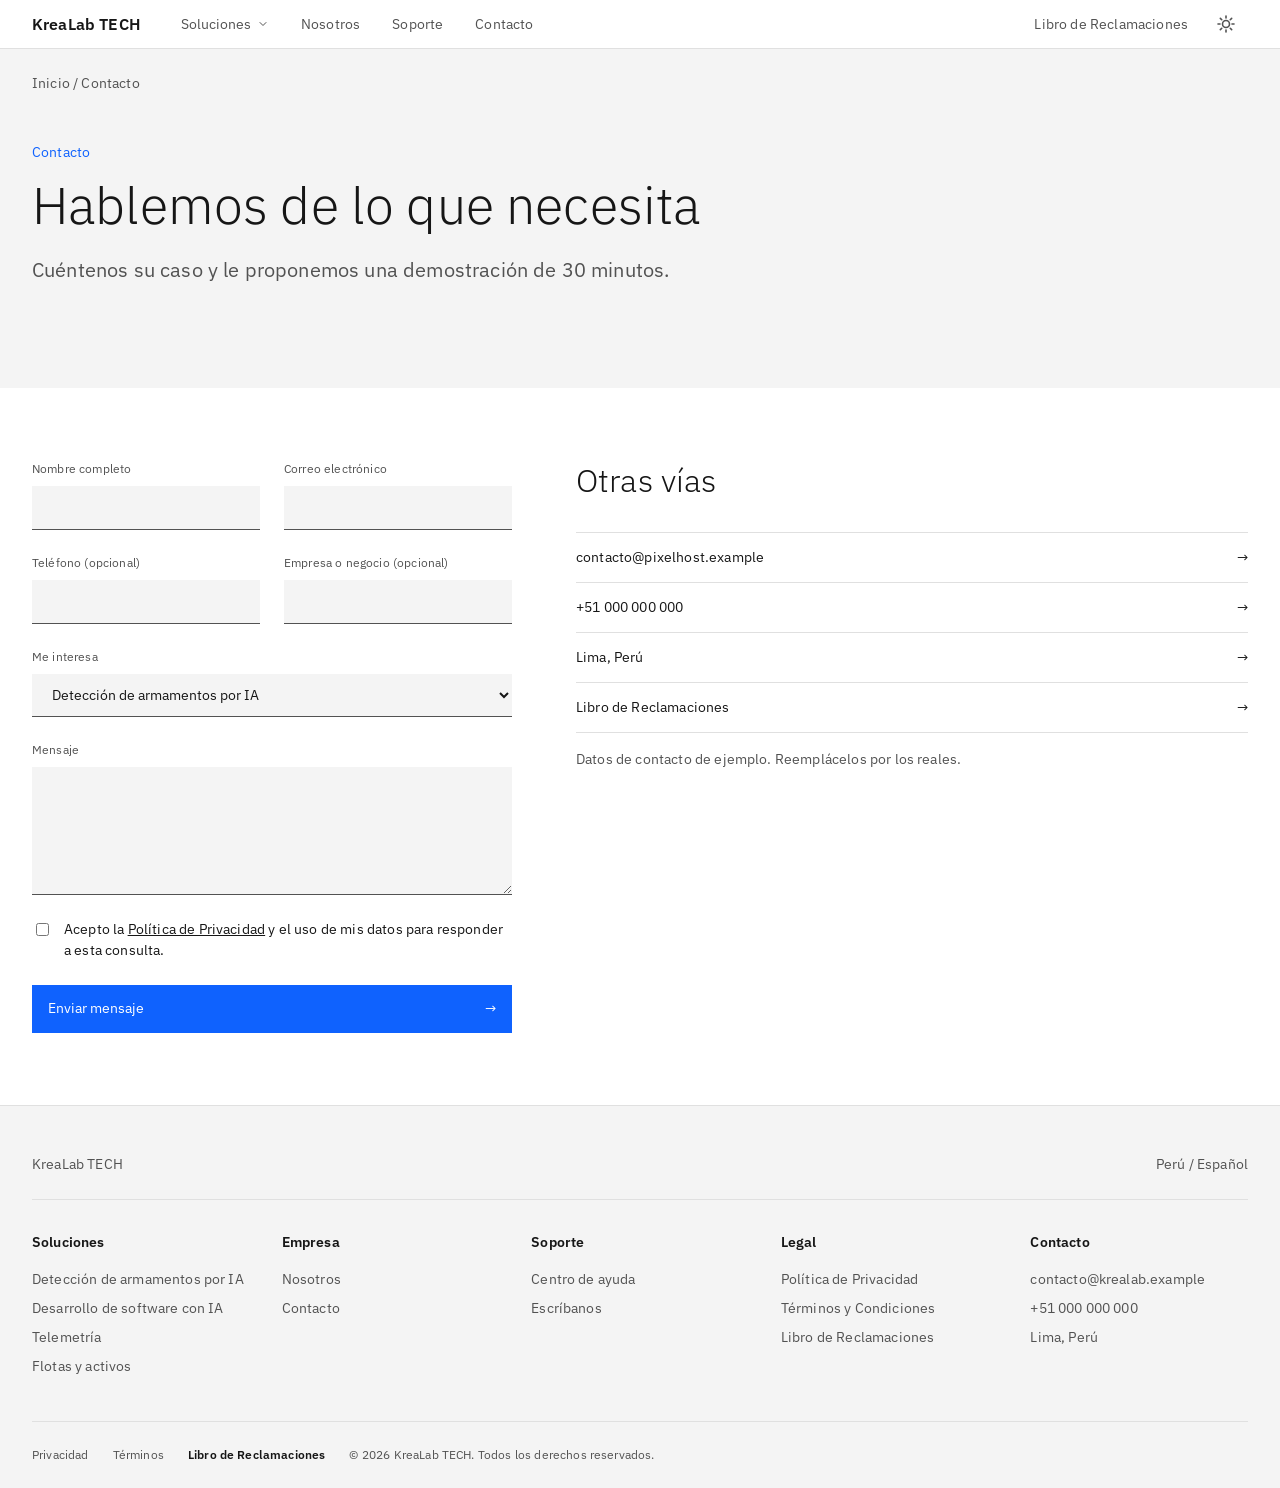
==== contacto.html @ 8b0cb99e "fix: mejorar visibilidad de flecha en menu movil" ====
<!DOCTYPE html>
<html lang="es">
<head>
<meta charset="utf-8">
<meta name="viewport" content="width=device-width, initial-scale=1, viewport-fit=cover">
<title>Contacto · KreaLab TECH</title>
<meta name="description" content="Contacte a KreaLab TECH y solicite una demostración.">
<link rel="icon" type="image/png" href="Media/PixelHost-Logo.png">
<link href="https://fonts.googleapis.com/css2?family=IBM+Plex+Sans:wght@300;400;600&display=swap" rel="stylesheet">
<script>(function(){try{var t=localStorage.getItem('pixelhost-theme');if(t==='light'||t==='dark'){document.documentElement.setAttribute('data-theme',t);}else{var d=(window.matchMedia&&window.matchMedia('(prefers-color-scheme: dark)').matches)?'dark':'light';document.documentElement.setAttribute('data-theme',d);}}catch(e){}})();</script>
<link rel="stylesheet" href="styles.css">
</head>
<body>
<header class="mast">
<div class="wrap"><div class="bar">
<button class="burger" aria-label="Abrir menú" aria-expanded="false" aria-controls="menu" id="bg"><svg class="icon-menu" width="20" height="20" viewBox="0 0 20 20" fill="currentColor" aria-hidden="true"><rect x="2" y="4" width="16" height="2"></rect><rect x="2" y="9" width="16" height="2"></rect><rect x="2" y="14" width="16" height="2"></rect></svg><svg class="icon-close" width="20" height="20" viewBox="0 0 20 20" fill="none" stroke="currentColor" stroke-width="2" stroke-linecap="round" aria-hidden="true"><line x1="4" y1="4" x2="16" y2="16"></line><line x1="16" y1="4" x2="4" y2="16"></line></svg></button>
<a class="logo" href="index.html">KreaLab TECH</a>
<nav class="menu" id="menu" aria-label="Principal">
<button aria-expanded="false" aria-controls="m1">Soluciones <svg class="chevron" width="20" height="20" viewBox="0 0 24 24" fill="none" stroke="currentColor" stroke-width="2" stroke-linecap="round" stroke-linejoin="round" aria-hidden="true"><polyline points="6 9 12 15 18 9"></polyline></svg></button>
<div class="mega" id="m1"><div class="wrap"><div><b>Seguridad con IA</b><a href="deteccion-armamentos.html">Resumen</a><a href="deteccion-armamentos.html#como-funciona">Cómo funciona</a><a href="deteccion-armamentos.html#preguntas">Preguntas frecuentes</a></div><div><b>Desarrollo con IA</b><a href="desarrollo-ia.html">Resumen</a><a href="desarrollo-ia.html#como-funciona">Cómo funciona</a><a href="desarrollo-ia.html#preguntas">Preguntas frecuentes</a></div><div><b>Telemetría</b><a href="telemetria.html">Resumen</a><a href="telemetria.html#como-funciona">Cómo funciona</a><a href="telemetria.html#preguntas">Preguntas frecuentes</a></div><div><b>Flotas y activos</b><a href="flotas-activos.html">Resumen</a><a href="flotas-activos.html#como-funciona">Cómo funciona</a><a href="flotas-activos.html#preguntas">Preguntas frecuentes</a></div></div></div>
<a href="nosotros.html">Nosotros</a><a href="soporte.html">Soporte</a><a href="contacto.html">Contacto</a>
</nav>
<div class="tools"><a class="hide" href="libro-de-reclamaciones.html">Libro de Reclamaciones</a><button type="button" class="theme-btn" id="theme-btn" aria-label="Activar modo oscuro" title="Activar modo oscuro"><svg class="theme-icon-sun" width="20" height="20" viewBox="0 0 20 20" fill="none" stroke="currentColor" stroke-width="1.6" stroke-linecap="round" stroke-linejoin="round" aria-hidden="true"><circle cx="10" cy="10" r="3.5"></circle><line x1="10" y1="2" x2="10" y2="4"></line><line x1="10" y1="16" x2="10" y2="18"></line><line x1="2" y1="10" x2="4" y2="10"></line><line x1="16" y1="10" x2="18" y2="10"></line><line x1="4.34" y1="4.34" x2="5.76" y2="5.76"></line><line x1="14.24" y1="14.24" x2="15.66" y2="15.66"></line><line x1="4.34" y1="15.66" x2="5.76" y2="14.24"></line><line x1="14.24" y1="5.76" x2="15.66" y2="4.34"></line></svg><svg class="theme-icon-moon" width="20" height="20" viewBox="0 0 20 20" fill="currentColor" aria-hidden="true"><path d="M17.293 13.293A8 8 0 016.707 2.707a8.001 8.001 0 1010.586 10.586z"></path></svg></button></div>
</div></div>
</header>
<main><div class="phero"><div class="wrap"><nav class="crumb" aria-label="Ruta"><a href="index.html">Inicio</a> / Contacto</nav><p class="kick">Contacto</p><h1>Hablemos de lo que necesita</h1><p>Cuéntenos su caso y le proponemos una demostración de 30 minutos.</p></div></div><section><div class="wrap two"><div>
<form class="form" data-form="contacto" novalidate><div class="fld"><label for="c-nombre">Nombre completo</label><input id="c-nombre" name="nombre" type="text" required></div><div class="fld"><label for="c-correo">Correo electrónico</label><input id="c-correo" name="correo" type="email" required></div><div class="fld"><label for="c-tel">Teléfono (opcional)</label><input id="c-tel" name="tel" type="tel"></div><div class="fld"><label for="c-empresa">Empresa o negocio (opcional)</label><input id="c-empresa" name="empresa" type="text"></div>
<div class="fld full"><label for="c-interes">Me interesa</label><select id="c-interes" name="interes" required><option>Detección de armamentos por IA</option><option>Desarrollo de software con IA</option><option>Telemetría</option><option>Flotas y activos</option><option>Otro</option></select></div>
<div class="fld full"><label for="c-msg">Mensaje</label><textarea id="c-msg" name="msg" required></textarea></div>
<div class="fld full chk"><input id="c-ok" name="ok" type="checkbox" required><label for="c-ok">Acepto la <a href="privacidad.html" style="text-decoration:underline">Política de Privacidad</a> y el uso de mis datos para responder a esta consulta.</label></div>
<div class="fld full"><button class="btn" type="submit">Enviar mensaje <span>→</span></button></div>
</form>
<div class="box result" id="cres"><b>Mensaje listo.</b> Este formulario de demostración no guarda datos en un servidor. Pulse el enlace para enviarlo desde su correo: <a id="cmail" href="#" style="text-decoration:underline;color:var(--blue)">Abrir mi correo</a></div>
</div><aside><h2>Otras vías</h2><div class="links"><a href="mailto:contacto@pixelhost.example">contacto@pixelhost.example <span>→</span></a><a href="#">+51 000 000 000 <span>→</span></a><a href="#">Lima, Perú <span>→</span></a><a href="libro-de-reclamaciones.html">Libro de Reclamaciones <span>→</span></a></div><p style="color:var(--ink2);font-size:14px;margin-top:16px">Datos de contacto de ejemplo. Reemplácelos por los reales.</p></aside></div></section></main>
<footer><div class="wrap">
<div class="loc"><span>KreaLab TECH</span><a href="#" style="padding:0">Perú / Español</a></div>
<div class="cols">
<div><b>Soluciones</b><a href="deteccion-armamentos.html">Detección de armamentos por IA</a><a href="desarrollo-ia.html">Desarrollo de software con IA</a><a href="telemetria.html">Telemetría</a><a href="flotas-activos.html">Flotas y activos</a></div>
<div><b>Empresa</b><a href="nosotros.html">Nosotros</a><a href="contacto.html">Contacto</a></div>
<div><b>Soporte</b><a href="soporte.html">Centro de ayuda</a><a href="contacto.html">Escríbanos</a></div>
<div><b>Legal</b><a href="privacidad.html">Política de Privacidad</a><a href="terminos.html">Términos y Condiciones</a><a href="libro-de-reclamaciones.html">Libro de Reclamaciones</a></div>
<div><b>Contacto</b><a href="mailto:contacto@krealab.example">contacto@krealab.example</a><a href="#">+51 000 000 000</a><a href="#">Lima, Perú</a></div>
</div>
<div class="legal"><a href="privacidad.html">Privacidad</a><a href="terminos.html">Términos</a><a class="libro" href="libro-de-reclamaciones.html">Libro de Reclamaciones</a><span>© 2026 KreaLab TECH. Todos los derechos reservados.</span></div>
</div></footer>
<button type="button" class="scroll-top" id="scroll-top" aria-label="Volver al principio" title="Volver arriba" tabindex="-1" aria-hidden="true">
<svg width="20" height="20" viewBox="0 0 24 24" fill="none" stroke="currentColor" stroke-width="2.5" stroke-linecap="round" stroke-linejoin="round" aria-hidden="true"><path d="M12 19V5M5 12l7-7 7 7"/></svg>
</button>
<script src="script.js"></script>
</body>
</html>
---- styles.css ----
:root,
:root[data-theme="light"]{
  --bg:#fff;
  --layer:#f4f4f4;
  --layer-2:#e0e0e0;
  --ink:#161616;
  --ink2:#525252;
  --ink3:#6f6f6f;
  --line:#e0e0e0;
  --line-strong:#8d8d8d;
  --blue:#0f62fe;
  --blue-h:#0050e6;
  --dk:#ffffff;
  --ph:#e0e0e0;
  --btn-bg:#0f62fe;
  --btn-bg-h:#0050e6;
  --btn-ink:#fff;

  /* Encabezado */
  --mast-bg:#ffffff;
  --mast-color:#161616;
  --mast-line:#e0e0e0;
  --mast-hover:#f4f4f4;
  --mast-active:#e8e8e8;
  --mast-nav-ink:#525252;

  /* Menú y Mega menú */
  --menu-bg:#ffffff;
  --menu-sub-bg:#f4f4f4;
  --menu-line:#e0e0e0;
  --menu-category:#0f62fe;
  --menu-ink:#161616;
  --menu-ink2:#525252;

  /* Selector de tema */
  --theme-menu-bg:#ffffff;
  --theme-menu-line:#e0e0e0;
  --theme-menu-hover:#f4f4f4;
  --theme-menu-ink:#161616;
  --theme-menu-active:#0f62fe;

  /* Portadas .hero y .phero */
  --hero-bg:#f4f4f4;
  --hero-ink:#161616;
  --hero-ink2:#525252;
  --hero-eyebrow:#0f62fe;
  --hero-line:#e0e0e0;
  --hero-btn-alt-color:#0f62fe;
  --hero-btn-alt-border:#0f62fe;
  --hero-btn-alt-hover-bg:#0f62fe;
  --hero-btn-alt-hover-ink:#ffffff;

  /* Sección Impacto y bloques */
  --impact-bg:#f4f4f4;
  --impact-card-bg:#ffffff;
  --impact-line:#e0e0e0;
  --impact-ink:#161616;
  --impact-ink2:#525252;
  --impact-num:#0f62fe;

  /* Pie de página */
  --footer-bg:#f4f4f4;
  --footer-ink:#525252;
  --footer-heading:#161616;
  --footer-line:#e0e0e0;
  --footer-hover:#0f62fe;

  color-scheme:light;
  box-sizing:border-box;
  padding-top:env(safe-area-inset-top,0px);
  padding-bottom:env(safe-area-inset-bottom,0px)
}
@media (prefers-color-scheme:dark){
  :root:not([data-theme="light"]){
    --bg:#161616;
    --layer:#262626;
    --layer-2:#353535;
    --ink:#f4f4f4;
    --ink2:#c6c6c6;
    --ink3:#8d8d8d;
    --line:#393939;
    --line-strong:#525252;
    --blue:#78a9ff;
    --blue-h:#a6c8ff;
    --dk:#0b0b0b;
    --ph:#393939;
    --btn-bg:#0f62fe;
    --btn-bg-h:#0050e6;
    --btn-ink:#fff;

    /* Encabezado */
    --mast-bg:#161616;
    --mast-color:#f4f4f4;
    --mast-line:#262626;
    --mast-hover:#353535;
    --mast-active:#222222;
    --mast-nav-ink:#c6c6c6;

    /* Menú y Mega menú */
    --menu-bg:#161616;
    --menu-sub-bg:#1c1c1c;
    --menu-line:#393939;
    --menu-category:#78a9ff;
    --menu-ink:#f4f4f4;
    --menu-ink2:#c6c6c6;

    /* Selector de tema */
    --theme-menu-bg:#262626;
    --theme-menu-line:#393939;
    --theme-menu-hover:#353535;
    --theme-menu-ink:#f4f4f4;
    --theme-menu-active:#78a9ff;

    /* Portadas .hero y .phero */
    --hero-bg:#161616;
    --hero-ink:#ffffff;
    --hero-ink2:#c6c6c6;
    --hero-eyebrow:#78a9ff;
    --hero-line:#393939;
    --hero-btn-alt-color:#78a9ff;
    --hero-btn-alt-border:#78a9ff;
    --hero-btn-alt-hover-bg:#78a9ff;
    --hero-btn-alt-hover-ink:#161616;

    /* Sección Impacto y bloques */
    --impact-bg:#161616;
    --impact-card-bg:#161616;
    --impact-line:#393939;
    --impact-ink:#ffffff;
    --impact-ink2:#c6c6c6;
    --impact-num:#78a9ff;

    /* Pie de página */
    --footer-bg:#161616;
    --footer-ink:#c6c6c6;
    --footer-heading:#ffffff;
    --footer-line:#393939;
    --footer-hover:#ffffff;

    color-scheme:dark;
  }
}
:root[data-theme="dark"]{
  --bg:#161616;
  --layer:#262626;
  --layer-2:#353535;
  --ink:#f4f4f4;
  --ink2:#c6c6c6;
  --ink3:#8d8d8d;
  --line:#393939;
  --line-strong:#525252;
  --blue:#78a9ff;
  --blue-h:#a6c8ff;
  --dk:#0b0b0b;
  --ph:#393939;
  --btn-bg:#0f62fe;
  --btn-bg-h:#0050e6;
  --btn-ink:#fff;

  /* Encabezado */
  --mast-bg:#161616;
  --mast-color:#f4f4f4;
  --mast-line:#262626;
  --mast-hover:#353535;
  --mast-active:#222222;
  --mast-nav-ink:#c6c6c6;

  /* Menú y Mega menú */
  --menu-bg:#161616;
  --menu-sub-bg:#1c1c1c;
  --menu-line:#393939;
  --menu-category:#78a9ff;
  --menu-ink:#f4f4f4;
  --menu-ink2:#c6c6c6;

  /* Selector de tema */
  --theme-menu-bg:#262626;
  --theme-menu-line:#393939;
  --theme-menu-hover:#353535;
  --theme-menu-ink:#f4f4f4;
  --theme-menu-active:#78a9ff;

  /* Portadas .hero y .phero */
  --hero-bg:#161616;
  --hero-ink:#ffffff;
  --hero-ink2:#c6c6c6;
  --hero-eyebrow:#78a9ff;
  --hero-line:#393939;
  --hero-btn-alt-color:#78a9ff;
  --hero-btn-alt-border:#78a9ff;
  --hero-btn-alt-hover-bg:#78a9ff;
  --hero-btn-alt-hover-ink:#161616;

  /* Sección Impacto y bloques */
  --impact-bg:#161616;
  --impact-card-bg:#161616;
  --impact-line:#393939;
  --impact-ink:#ffffff;
  --impact-ink2:#c6c6c6;
  --impact-num:#78a9ff;

  /* Pie de página */
  --footer-bg:#161616;
  --footer-ink:#c6c6c6;
  --footer-heading:#ffffff;
  --footer-line:#393939;
  --footer-hover:#ffffff;

  color-scheme:dark;
}
html{scroll-padding-top:env(safe-area-inset-top,0px);overflow-x:hidden;color-scheme:light dark}
html[data-theme="light"]{color-scheme:light}
html[data-theme="dark"]{color-scheme:dark}
*{box-sizing:border-box}
body{margin:0;background:var(--bg);color:var(--ink);font:400 16px/1.5 "IBM Plex Sans","Helvetica Neue",Arial,sans-serif;letter-spacing:.16px;overflow-x:hidden}
body.menu-open{overflow:hidden;touch-action:none}
a{color:inherit;text-decoration:none}
button{font:inherit;color:inherit;background:none;border:0;cursor:pointer}
a:focus-visible,button:focus-visible{outline:2px solid var(--blue);outline-offset:-2px}
.wrap{max-width:1584px;margin:0 auto;padding:0 32px}
/* masthead */
.mast{background:var(--mast-bg);color:var(--mast-color);position:sticky;top:env(safe-area-inset-top,0px);z-index:100;border-bottom:1px solid var(--mast-line);transition:background .2s ease,color .2s ease,border-color .2s ease}
.bar{display:flex;align-items:stretch;height:48px}
.logo{font-weight:600;display:flex;align-items:center;padding-right:24px;color:var(--mast-color)}
.menu{display:flex;flex:1}
.menu>button,.menu>a{padding:0 16px;font-size:14px;color:var(--mast-nav-ink);display:flex;align-items:center;gap:6px;transition:background .15s ease,color .15s ease}
.menu>button:hover,.menu>a:hover,.menu>button[aria-expanded=true]{background:var(--mast-hover);color:var(--mast-color)}
.menu>button .chevron{display:inline-block;width:12px;height:12px;color:inherit;flex-shrink:0;transition:transform .2s ease}
.menu>button[aria-expanded=true] .chevron{transform:rotate(180deg)}
.tools{display:flex;align-items:stretch;margin-left:auto}
.tools a,.tools button{padding:0 16px;font-size:14px;color:var(--mast-nav-ink);display:flex;align-items:center;transition:background .15s ease,color .15s ease}
.tools a:hover,.tools button:hover{background:var(--mast-hover);color:var(--mast-color)}
.tools .theme-btn{padding:0;width:48px;height:48px;justify-content:center;color:var(--mast-nav-ink)}
.mega{display:none;position:absolute;left:0;right:0;top:48px;background:var(--menu-bg);border-top:1px solid var(--menu-line);border-bottom:1px solid var(--menu-line);box-shadow:0 12px 28px rgba(0,0,0,.1);z-index:50}
.mega.open{display:block}
.mega .wrap{display:grid;grid-template-columns:repeat(4,1fr);gap:32px;padding-top:32px;padding-bottom:40px}
.mega b{display:block;color:var(--menu-category);font-weight:600;font-size:14px;border-bottom:1px solid var(--menu-line);padding-bottom:8px;margin-bottom:8px}
.mega a{display:block;color:var(--menu-ink2);font-size:14px;padding:6px 0;transition:color .15s ease}
.mega a:hover{color:var(--menu-ink);text-decoration:underline}
.burger{display:none}
/* hero */
.hero{background:var(--hero-bg);color:var(--hero-ink);transition:background .2s ease,color .2s ease}
.hero .wrap{display:grid;grid-template-columns:minmax(0,1fr) minmax(0,1fr);min-height:480px;align-items:center;gap:48px}
.hero h1{font-weight:300;font-size:clamp(34px,4.6vw,56px);line-height:1.17;margin:0 0 24px;color:var(--hero-ink)}
.hero p{color:var(--hero-ink2);font-size:20px;line-height:1.4;max-width:520px;margin:0 0 40px}
.btn{display:inline-flex;align-items:center;justify-content:space-between;min-width:240px;height:48px;padding:0 16px;background:var(--btn-bg,#0f62fe);color:var(--btn-ink,#fff);font-size:14px}
.btn:hover{background:var(--btn-bg-h,#0050e6)}
.art{height:340px;background:linear-gradient(135deg,#0043ce 0 40%,#0f62fe 40% 70%,#4589ff 70%);position:relative}
.art:after{content:"";position:absolute;inset:48px;border:1px solid rgba(255,255,255,.5)}
.dots{display:flex;gap:8px;padding:0 0 24px}
.dots i{width:24px;height:2px;background:#525252}.dots i:first-child{background:#fff}
/* generic */
section{padding:72px 0}
h2{font-weight:300;font-size:32px;line-height:1.25;margin:0 0 32px}
.layer{background:var(--layer)}
.feat{display:grid;grid-template-columns:repeat(3,1fr);gap:1px;background:var(--line);border-block:1px solid var(--line)}
.feat a{background:var(--bg);padding:24px;display:flex;justify-content:space-between;gap:16px;min-height:144px}
.feat a:hover{background:var(--layer)}
.feat h3{margin:0 0 8px;font-weight:400;font-size:20px;line-height:1.4}
.feat p{margin:0;color:var(--ink2);font-size:14px}
.arrow{color:var(--blue);align-self:flex-end}
/* tabs */
.tabs{display:flex;border-bottom:1px solid var(--line);overflow-x:auto;margin-bottom:32px}
.tabs button{padding:12px 24px;font-size:14px;color:var(--ink2);border-bottom:3px solid transparent;white-space:nowrap}
.tabs button[aria-selected=true]{color:var(--ink);border-color:var(--blue)}
.panel{display:none;grid-template-columns:5fr 7fr;gap:48px}
.panel.on{display:grid}
.panel h3{font-weight:300;font-size:28px;line-height:1.3;margin:0 0 16px}
.panel p{color:var(--ink2);margin:0 0 24px}
.links a{display:flex;justify-content:space-between;padding:14px 0;border-top:1px solid var(--line);font-size:14px}
.links a:last-child{border-bottom:1px solid var(--line)}
.links a:hover{color:var(--blue)}
/* cards */
.cards{display:grid;grid-template-columns:repeat(4,1fr);gap:16px}
.card{background:var(--bg);display:flex;flex-direction:column;min-height:340px}
.card .img{height:160px;background:var(--ph)}
.card .b{padding:16px;display:flex;flex-direction:column;flex:1;justify-content:space-between}
.card small{color:var(--ink2);font-size:12px}
.card h3{margin:8px 0 0;font-weight:400;font-size:18px;line-height:1.4}
.card:hover h3{color:var(--blue)}
/* split */
.split{display:grid;grid-template-columns:1fr 1fr}
.split .t{background:var(--hero-bg);color:var(--hero-ink);padding:72px 48px;transition:background .2s ease,color .2s ease}
.split .t h2{color:var(--hero-ink)}.split .t p{color:var(--hero-ink2);max-width:480px}
.split .i{background:var(--ph);min-height:320px;background-image:repeating-linear-gradient(45deg,transparent 0 24px,rgba(255,255,255,.35) 24px 25px)}
/* 3 col */
.three{display:grid;grid-template-columns:repeat(3,1fr);gap:48px}
.three h3{font-weight:400;font-size:20px;margin:0 0 16px}
.cta{background:#0f62fe;color:#fff;padding:56px 0}
.cta .wrap{display:flex;justify-content:space-between;align-items:center;gap:24px;flex-wrap:wrap}
.cta h2{margin:0;color:#fff}
.cta .btn{background:#fff;color:#0f62fe}
.cta .btn:hover{background:#f4f4f4}
/* footer */
footer{background:var(--footer-bg);color:var(--footer-ink);font-size:14px;padding:48px 0 24px;border-top:1px solid var(--footer-line);transition:background .2s ease,color .2s ease}
footer .loc{display:flex;justify-content:space-between;gap:16px;border-bottom:1px solid var(--footer-line);padding-bottom:24px;margin-bottom:32px;flex-wrap:wrap}
footer .cols{display:grid;grid-template-columns:repeat(5,1fr);gap:32px;margin-bottom:40px}
footer b{display:block;color:var(--footer-heading);font-weight:600;margin-bottom:12px}
footer a{display:block;padding:4px 0;color:var(--footer-ink)}footer a:hover{color:var(--footer-heading);text-decoration:underline}
footer .legal{display:flex;gap:24px;flex-wrap:wrap;border-top:1px solid var(--footer-line);padding-top:24px;font-size:12px;color:var(--footer-ink)}
footer .legal a{display:inline;padding:0;color:var(--footer-ink)}
footer a.libro{display:inline;font-weight:600;color:var(--footer-heading)}
@media(max-width:960px){
  .hero .wrap,.panel.on,.split{grid-template-columns:1fr}
  .hero .wrap{padding-top:48px;padding-bottom:48px;min-height:0}
  .art{height:220px}
  .feat,.three{grid-template-columns:1fr}
  .cards{grid-template-columns:1fr 1fr}
  footer .cols{grid-template-columns:1fr 1fr}
  .split .t{padding:48px 24px}

  /* Botón de menú móvil / cerrar */
  .burger{
    display:flex;
    align-items:center;
    justify-content:center;
    width:48px;
    height:48px;
    padding:0;
    margin-left:-12px;
    margin-right:8px;
    background:transparent;
    border:0;
    color:var(--mast-color);
    cursor:pointer;
    flex-shrink:0;
    transition:background .15s ease,color .15s ease
  }
  .burger:hover{background:var(--mast-hover);color:var(--mast-color)}
  .burger:focus-visible{outline:2px solid var(--blue);outline-offset:-2px}
  .burger .icon-close{display:none}
  .burger .icon-menu{display:block}
  .burger[aria-expanded="true"] .icon-close{display:block}
  .burger[aria-expanded="true"] .icon-menu{display:none}

  /* Panel del menú móvil debajo del encabezado */
  .menu{display:none}
  .menu.show{
    display:flex;
    flex-direction:column;
    position:fixed;
    top:calc(48px + env(safe-area-inset-top,0px));
    left:0;
    right:0;
    bottom:0;
    height:calc(100dvh - 48px - env(safe-area-inset-top,0px));
    max-height:calc(100dvh - 48px - env(safe-area-inset-top,0px));
    background:var(--menu-bg);
    border-top:1px solid var(--menu-line);
    overflow-y:auto;
    -webkit-overflow-scrolling:touch;
    z-index:99;
    padding:0 0 40px;
    box-shadow:0 16px 32px rgba(0,0,0,.15);
    transition:background .2s ease,border-color .2s ease
  }

  /* Elementos de primer nivel del menú */
  .menu>button,.menu>a{
    min-height:48px;
    display:flex;
    align-items:center;
    padding:12px 24px;
    font-size:15px;
    font-weight:500;
    color:var(--menu-ink);
    border-bottom:1px solid var(--menu-line);
    background:transparent;
    text-decoration:none;
    transition:background .15s ease,color .15s ease
  }
  .menu>button{
    width:100%;
    justify-content:space-between;
    cursor:pointer;
    text-align:left
  }
  .menu>button:hover,.menu>a:hover{background:var(--mast-hover);color:var(--menu-ink)}
  .menu>button[aria-expanded="true"]{background:var(--mast-active);color:var(--menu-ink);border-bottom-color:var(--menu-line)}
  .menu>button .chevron{
    width:20px;
    height:20px;
    min-width:20px;
    min-height:20px;
    display:block;
    flex-shrink:0;
    margin-left:auto;
    color:currentColor;
    transform-origin:center;
    transition:transform .2s ease
  }
  .menu>button[aria-expanded="true"] .chevron{
    transform:rotate(180deg)
  }

  /* Submenú desplegable de Soluciones dentro del panel */
  .mega{
    display:none;
    position:static;
    background:var(--menu-sub-bg);
    border-top:0;
    border-bottom:1px solid var(--menu-line);
    padding:0;
    width:100%;
    box-shadow:inset 0 2px 4px rgba(0,0,0,.08);
    transition:background .2s ease
  }
  .mega.open{display:block}
  .mega .wrap{
    display:block;
    padding:0;
    max-width:100%
  }
  .mega .wrap>div{
    padding:6px 0;
    border-bottom:1px solid var(--menu-line)
  }
  .mega .wrap>div:last-child{border-bottom:0}
  .mega b{
    display:block;
    color:var(--menu-category);
    font-size:12px;
    font-weight:600;
    letter-spacing:.6px;
    text-transform:uppercase;
    padding:10px 24px 4px 28px;
    margin:0;
    border-bottom:0
  }
  .mega a{
    display:flex;
    align-items:center;
    min-height:40px;
    color:var(--menu-ink2);
    font-size:14px;
    padding:6px 24px 6px 36px;
    text-decoration:none;
    transition:background .15s ease,color .15s ease
  }
  .mega a:hover{
    color:var(--menu-ink);
    background:var(--mast-hover);
    text-decoration:none
  }
}
/* ---- Selector de tema (botón único alternable Sol / Luna) ---- */
.tools .theme-btn{
  display:inline-flex;
  align-items:center;
  justify-content:center;
  width:44px;
  height:44px;
  min-width:44px;
  padding:0;
  background:transparent;
  border:1px solid transparent;
  border-radius:4px;
  color:var(--mast-nav-ink);
  cursor:pointer;
  flex-shrink:0;
  align-self:center;
  transition:background .15s ease,color .15s ease,border-color .15s ease;
}
.tools .theme-btn:hover{
  background:var(--mast-hover);
  color:var(--mast-color);
}
.tools .theme-btn:focus-visible{
  outline:2px solid var(--blue);
  outline-offset:1px;
}
.theme-icon-sun,
.theme-icon-moon{
  display:none;
  width:20px;
  height:20px;
  flex-shrink:0;
}
html[data-theme="light"] .theme-icon-sun{display:block}
html[data-theme="dark"] .theme-icon-moon{display:block}
@media (prefers-color-scheme:dark){
  html:not([data-theme="light"]) .theme-icon-sun{display:none}
  html:not([data-theme="light"]) .theme-icon-moon{display:block}
}
@media (prefers-color-scheme:light), (prefers-color-scheme:no-preference){
  html:not([data-theme="dark"]) .theme-icon-sun{display:block}
  html:not([data-theme="dark"]) .theme-icon-moon{display:none}
}

@media(max-width:560px){.wrap{padding:0 16px}.cards{grid-template-columns:1fr}.btn{min-width:100%}.tools .hide{display:none}}

.lead{color:var(--ink2);font-size:20px;line-height:1.4;max-width:720px;margin:-8px 0 40px}
.pts{display:grid;grid-template-columns:repeat(4,1fr);gap:1px;background:var(--line);border:1px solid var(--line)}
.pts.c3{grid-template-columns:repeat(3,1fr)}
.pts>div{background:var(--bg);padding:24px 24px 32px;min-height:180px}
.pts h3{margin:0 0 12px;font-weight:400;font-size:20px;line-height:1.4}
.pts p{margin:0;color:var(--ink2);font-size:14px}
.pts>div::before{content:"";display:block;width:32px;height:4px;background:var(--blue);margin-bottom:20px}
@media(max-width:960px){.pts,.pts.c3{grid-template-columns:1fr 1fr}}
@media(max-width:560px){.pts,.pts.c3{grid-template-columns:1fr}}

/* ---- páginas internas ---- */
[hidden]{display:none!important}
.crumb{font-size:14px;color:var(--hero-ink2);padding-top:16px}
.crumb a:hover{text-decoration:underline}
.phero{background:var(--hero-bg);color:var(--hero-ink);transition:background .2s ease,color .2s ease}
.phero .wrap{padding-top:8px;padding-bottom:72px}
.phero .kick{color:var(--hero-eyebrow);font-size:14px;margin:48px 0 0}
.phero h1{font-weight:300;font-size:clamp(32px,4.4vw,52px);line-height:1.17;margin:12px 0 20px;max-width:880px;color:var(--hero-ink)}
.phero p:not(.kick){color:var(--hero-ink2);font-size:20px;line-height:1.4;max-width:680px;margin:0 0 32px}
.lead2{color:var(--ink2);font-size:20px;line-height:1.4;margin:0 0 32px}
.two{display:grid;grid-template-columns:minmax(0,5fr) minmax(0,7fr);gap:64px}
.pts.steps{counter-reset:s}
.pts.steps>div::before{counter-increment:s;content:counter(s,decimal-leading-zero);width:auto;height:auto;background:none;color:var(--blue);font-size:32px;font-weight:300;margin-bottom:12px}
ul.tick{list-style:none;padding:0;margin:0;columns:2;column-gap:48px}
ul.tick li{padding:14px 0;border-top:1px solid var(--line);break-inside:avoid}
details{border-top:1px solid var(--line)}
details:last-of-type{border-bottom:1px solid var(--line)}
summary{cursor:pointer;padding:20px 0;font-size:18px;list-style:none;display:flex;justify-content:space-between;gap:16px}
summary::-webkit-details-marker{display:none}
summary::after{content:"+";color:var(--blue)}
details[open] summary::after{content:"−"}
details p{color:var(--ink2);margin:0 0 20px;max-width:720px}
.box{border-left:4px solid var(--blue);background:var(--layer);padding:16px 24px;font-size:14px;color:var(--ink2);margin:0}
.prose{max-width:760px;margin-top:32px}
.prose h2{font-size:24px;margin:40px 0 12px}
.prose p{color:var(--ink2);margin:0}
/* formularios */
.form{display:grid;grid-template-columns:1fr 1fr;gap:24px}
.sec{grid-column:1/-1;display:grid;grid-template-columns:1fr 1fr;gap:24px}
.sec h3{grid-column:1/-1;margin:24px 0 0;font-weight:300;font-size:20px}
.fld{display:flex;flex-direction:column;gap:8px}
.fld.full{grid-column:1/-1}
label{font-size:12px;color:var(--ink2)}
input,select,textarea{font:inherit;font-size:14px;color:var(--ink);background:var(--layer);border:0;border-bottom:1px solid var(--ink2);border-radius:0;padding:11px 16px;min-height:40px;width:100%}
textarea{min-height:128px;resize:vertical}
input:focus,select:focus,textarea:focus{outline:2px solid var(--blue);outline-offset:-2px}
input:user-invalid,select:user-invalid,textarea:user-invalid{outline:2px solid #da1e28;outline-offset:-2px}
.chk{flex-direction:row;align-items:flex-start;gap:12px}
.chk input{width:auto;min-height:0;margin-top:4px}
.chk label{font-size:14px;color:var(--ink)}
.result{display:none;margin-top:24px}
.result.on{display:block}
.dl{display:grid;grid-template-columns:200px 1fr;gap:0;margin:24px 0}
.dl dt,.dl dd{margin:0;padding:12px 0;border-top:1px solid var(--line);font-size:14px}
.dl dt{color:var(--ink2)}
.btn.alt{background:transparent;color:var(--blue);border:1px solid var(--blue);min-width:0;margin-left:8px;padding:0 24px}
footer a.libro{display:inline;font-weight:600;color:var(--footer-heading)}
aside .links a span:empty{display:none}
@media(max-width:960px){.two{grid-template-columns:1fr;gap:24px}.form,.sec{grid-template-columns:1fr}ul.tick{columns:1}.dl{grid-template-columns:1fr}.dl dt{border-bottom:0;padding-bottom:0}.dl dd{border-top:0;padding-top:4px}}
@media print{.mast,footer,.form,.cta,.phero,.box:not(.keep),aside,#lprint,#lmail{display:none!important}.result{display:block!important}body{background:#fff;color:#000}}

/* ---- portada: tipografía propia, imágenes y secciones de impacto ---- */
main.home{font-family:"Inter","Helvetica Neue",Arial,sans-serif;letter-spacing:0}
main.home h1,main.home h2,main.home h3,main.home .big,main.home .eyebrow,main.home .chips a,main.home .next b{font-family:"Space Grotesk","Inter",Arial,sans-serif}
main.home h1,main.home h2{font-weight:500;letter-spacing:-.02em}
main.home h3{font-weight:500}
.eyebrow{color:var(--blue);font-size:13px;font-weight:700;letter-spacing:1.2px;text-transform:uppercase;margin:0 0 16px}
.hero p.eyebrow{font-size:13px;margin:0 0 16px;color:var(--hero-eyebrow);max-width:none}
.hero .btn.alt{color:var(--hero-btn-alt-color);border-color:var(--hero-btn-alt-border)}
.hero .btn.alt:hover{background:var(--hero-btn-alt-hover-bg);color:var(--hero-btn-alt-hover-ink)}
.pic img{display:block;width:100%;height:auto;border:1px solid var(--line)}
.hero .pic img{border-color:var(--hero-line)}
.chips{background:var(--bg);border-bottom:1px solid var(--line);position:sticky;top:calc(48px + env(safe-area-inset-top,0px));z-index:4}
.chips .wrap{display:flex;overflow-x:auto}
.chips a{padding:16px 20px;font-size:14px;white-space:nowrap;color:var(--ink2);border-bottom:3px solid transparent}
.chips a:hover{color:var(--ink);border-color:var(--blue)}
section[id]{scroll-margin-top:110px}
.svc{padding:96px 0}
.sp{display:grid;grid-template-columns:minmax(0,1fr) minmax(0,1fr);gap:64px;align-items:center}
.sp.rev .pic{order:-1}
.svc h2{font-size:clamp(30px,3.6vw,44px);line-height:1.12;margin:0 0 20px}
.svc p.t{color:var(--ink2);font-size:18px;line-height:1.55;margin:0}
ul.ck{list-style:none;padding:0;margin:28px 0 36px}
ul.ck li{padding:12px 0 12px 36px;position:relative;border-top:1px solid var(--line)}
ul.ck li:last-child{border-bottom:1px solid var(--line)}
ul.ck li::before{content:"";position:absolute;left:6px;top:16px;width:13px;height:7px;border-left:2px solid var(--blue);border-bottom:2px solid var(--blue);transform:rotate(-45deg)}
.impact{background:var(--impact-bg);color:var(--impact-ink);padding:72px 0;transition:background .2s ease,color .2s ease}
.impact h2{color:var(--impact-ink);font-size:clamp(26px,3vw,36px);margin:0 0 40px}
.g3{display:grid;grid-template-columns:repeat(3,1fr);gap:1px;background:var(--impact-line);border:1px solid var(--impact-line)}
.g3>div{background:var(--impact-card-bg);padding:32px 28px 36px;transition:background .2s ease}
.g3 .n{color:var(--impact-num);font-size:14px;font-weight:600}
.g3 .big{color:var(--impact-ink);font-size:clamp(28px,3vw,40px);line-height:1.1;margin:12px 0 14px;font-weight:500}
.g3 p:not(.big){color:var(--impact-ink2);margin:0}
.impact .fine{color:var(--ink3);font-size:13px;margin:20px 0 0}
a.next{display:block;background:#0f62fe;color:#fff;padding:22px 0}
a.next:hover{background:#0050e6}
a.next .wrap{display:flex;justify-content:space-between;align-items:center;gap:16px;flex-wrap:wrap}
a.next span{font-size:14px;opacity:.85}
a.next b{font-size:clamp(18px,2vw,24px);font-weight:500}
@media(max-width:960px){.sp{grid-template-columns:1fr;gap:32px}.sp.rev .pic{order:0}.svc{padding:64px 0}.g3{grid-template-columns:1fr}}

/* ---- ajuste de imágenes grandes (PNG) ---- */
img{max-width:100%}
.pic{min-width:0}
.pic img{height:auto;aspect-ratio:25/16;object-fit:cover}
.hero .wrap>*,.sp>*,.two>*{min-width:0}

/* ---- logotipo ---- */
.logo{display:flex;align-items:center;gap:10px}
.logo img{display:block;width:32px;height:32px}
footer .flogo{display:inline-block;background:#fff;padding:10px 16px;border:1px solid var(--footer-line)}
footer .flogo img{display:block;height:44px;width:auto}

/* ---- Páginas de servicios (detección de armamentos, telemetría, flotas y activos) ---- */
.service-page #resumen,
.service-page #como-funciona,
.service-page #preguntas {
  scroll-margin-top: 72px;
}

.service-nav,
.service-page .service-nav {
  display: flex;
  flex-wrap: wrap;
  gap: 12px 24px;
  margin-top: 32px;
  font-size: 14px;
}

.service-page .service-nav a {
  color: var(--hero-ink2);
  padding-bottom: 6px;
  border-bottom: 1px solid var(--hero-line);
  transition: color .15s ease, border-color .15s ease;
}

.service-page .service-nav a:hover {
  color: var(--hero-ink);
  border-color: var(--blue);
}

.service-page .btn {
  background: #0f62fe;
  color: #fff;
}

.service-page .btn:hover {
  background: #0050e6;
}

.service-page .cta .btn {
  background: #fff;
  color: #0043ce;
}

.service-page .cta .btn:hover {
  background: #e8e8e8;
}

/* Portada de servicios con estructura preparada para imagen */
.service-hero-grid,
.service-page .service-hero-grid {
  display: grid;
  grid-template-columns: 1fr;
  gap: 48px;
  align-items: center;
  margin-top: 8px;
}

.service-hero-grid.has-media,
.service-page .service-hero-grid.has-media {
  grid-template-columns: minmax(0, 1.15fr) minmax(0, 0.85fr);
}

.service-page .service-hero-grid:has(.service-hero-media img) {
  grid-template-columns: minmax(0, 1.15fr) minmax(0, 0.85fr);
}

.service-page .service-hero-content {
  min-width: 0;
}

.service-page .service-hero-content .kick {
  margin-top: 24px;
}

.service-page .service-hero-content h1 {
  max-width: 100%;
}

.service-page .service-hero-content p:not(.kick) {
  max-width: 680px;
}

.service-page .service-hero-grid.has-media .service-hero-content p:not(.kick) {
  max-width: 100%;
}

.service-page .service-hero-grid:has(.service-hero-media img) .service-hero-content p:not(.kick) {
  max-width: 100%;
}

.service-page .service-hero-media {
  min-width: 0;
  display: flex;
  justify-content: center;
  align-items: center;
}

.service-page .service-hero-media:empty,
.service-page .service-hero-media:not(:has(img)) {
  display: none;
}

.service-page .service-hero-media img {
  display: block;
  width: 100%;
  height: auto;
  aspect-ratio: 1536 / 1024;
  object-fit: contain;
  border: 1px solid var(--hero-line);
}

@media (max-width: 960px) {
  .service-page .service-hero-grid,
  .service-page .service-hero-grid.has-media {
    grid-template-columns: 1fr;
    gap: 32px;
  }

  .service-page .service-hero-grid:has(.service-hero-media img) {
    grid-template-columns: 1fr;
    gap: 32px;
  }
}

/* Retira la barra decorativa superior solo de las tarjetas con icono */
.service-page #funciones .pts > div::before {
  display: none;
}

/* Iconos SVG de las tarjetas de servicios */
.service-card-icon,
.service-page .service-card-icon {
  display: block;
  width: 32px;
  height: 32px;
  color: var(--blue);
  margin-bottom: 20px;
  flex-shrink: 0;
}

/* ---- página Detección de armamentos: más contenido ---- */
.phero.psplit .wrap{display:grid;grid-template-columns:minmax(0,1fr) minmax(0,1fr);gap:48px;align-items:center}
.phero.psplit .crumb{grid-column:1/-1}
.phero.psplit .pic img{border-color:var(--hero-line)}
.phero .btn.alt{color:var(--hero-btn-alt-color);border-color:var(--hero-btn-alt-border)}
.phero .btn.alt:hover{background:var(--hero-btn-alt-hover-bg);color:var(--hero-btn-alt-hover-ink)}
ul.pills{list-style:none;display:flex;flex-wrap:wrap;gap:8px;padding:0;margin:32px 0 0}
ul.pills li{border:1px solid var(--hero-line);color:var(--hero-ink2);font-size:13px;padding:6px 14px}
.ic{width:32px;height:32px;color:var(--blue);display:block;margin-bottom:16px}
.ft{display:grid;grid-template-columns:repeat(3,1fr);gap:1px;background:var(--line);border:1px solid var(--line)}
.ft.c4{grid-template-columns:repeat(4,1fr)}
.ft>div{background:var(--bg);padding:28px 24px 32px}
.layer .ft>div{background:var(--layer)}
.ft h3{margin:0 0 10px;font-weight:400;font-size:20px;line-height:1.4}
.ft p{margin:0;color:var(--ink2);font-size:14px}
.flow{display:grid;grid-template-columns:repeat(4,1fr);gap:24px}
.flow>div{border-top:2px solid var(--blue);padding-top:20px}
.flow .n{display:block;font-size:13px;color:var(--ink2);margin-bottom:16px}
.flow .ic{width:36px;height:36px}
.flow h3{margin:0 0 8px;font-weight:400;font-size:22px}
.flow p{margin:0;color:var(--ink2);font-size:14px}
.ucards{display:grid;grid-template-columns:repeat(3,1fr);gap:24px}
.ucard img{display:block;width:100%;height:auto;aspect-ratio:3/2;object-fit:cover;border:1px solid var(--line)}
.ucard h3{margin:20px 0 8px;font-weight:400;font-size:22px}
.ucard p{margin:0;color:var(--ink2);font-size:14px}
.tscroll{overflow-x:auto}
.cmp{width:100%;min-width:560px;border-collapse:collapse}
.cmp th,.cmp td{text-align:left;padding:16px;border-top:1px solid var(--line);vertical-align:top;font-size:15px}
.cmp thead th{border-top:0;font-size:14px;font-weight:600}
.cmp thead th:last-child{color:var(--blue)}
.cmp td:nth-child(2){color:var(--ink2)}
.cmp tbody th{font-weight:600;width:20%}
ol.tl{list-style:none;padding:0;margin:24px 0 0;counter-reset:t}
ol.tl li{counter-increment:t;display:grid;grid-template-columns:56px 1fr;gap:16px;padding:18px 0;border-top:1px solid var(--line)}
ol.tl li:last-child{border-bottom:1px solid var(--line)}
ol.tl li::before{content:counter(t,decimal-leading-zero);color:var(--blue);font-size:24px;font-weight:300}
ol.tl b{display:block;font-weight:600}
ol.tl span{color:var(--ink2);font-size:14px}
.impact a{color:var(--impact-num);text-decoration:underline}
@media(max-width:960px){.phero.psplit .wrap{grid-template-columns:1fr;gap:32px}.ft,.ft.c4{grid-template-columns:1fr 1fr}.flow{grid-template-columns:1fr 1fr}.ucards{grid-template-columns:1fr}}
@media(max-width:560px){.ft,.ft.c4,.flow{grid-template-columns:1fr}}
p.t{color:var(--ink2);font-size:18px;line-height:1.55;margin:0}
@media(max-width:560px){.btn.alt{margin:8px 0 0;width:100%;justify-content:center}}

/* ---- Portada móvil (hero de la página principal) ---- */
@media(max-width:640px){
  main.home .hero .wrap{
    padding-top:36px;
    padding-bottom:44px;
    gap:32px;
  }
  main.home .hero h1{
    font-size:clamp(28px,7.5vw,32px);
    line-height:1.24;
    letter-spacing:-.01em;
    font-weight:500;
    margin:0 0 16px;
  }
  main.home .hero p:not(.eyebrow){
    font-size:16px;
    line-height:1.5;
    margin:0 0 28px;
    max-width:100%;
  }
  main.home .hero .btn{
    width:100%;
    min-width:100%;
  }
  main.home .hero .btn.alt{
    margin-top:10px;
    margin-left:0;
    width:100%;
    justify-content:center;
  }
  main.home .hero .pic{
    width:100%;
  }
  main.home .hero .pic img{
    width:100%;
    height:auto;
    display:block;
  }
}

/* ---- Botón "Volver arriba" ---- */
.scroll-top{
  position:fixed;
  bottom:calc(24px + env(safe-area-inset-bottom, 0px));
  right:calc(24px + env(safe-area-inset-right, 0px));
  width:44px;
  height:44px;
  min-width:44px;
  min-height:44px;
  padding:0;
  display:inline-flex;
  align-items:center;
  justify-content:center;
  background:var(--layer);
  color:var(--ink);
  border:1px solid var(--line-strong);
  border-radius:50%;
  box-shadow:0 4px 14px rgba(0,0,0,.16);
  cursor:pointer;
  z-index:90;
  opacity:0;
  visibility:hidden;
  pointer-events:none;
  transform:translateY(12px);
  transition:opacity .2s ease,transform .2s ease,visibility .2s,background .15s ease,color .15s ease,border-color .15s ease,box-shadow .15s ease;
}
.scroll-top.visible{
  opacity:1;
  visibility:visible;
  pointer-events:auto;
  transform:translateY(0);
}
.scroll-top:hover{
  background:var(--btn-bg,#0f62fe);
  color:var(--btn-ink,#fff);
  border-color:var(--btn-bg,#0f62fe);
  box-shadow:0 6px 18px rgba(0,0,0,.25);
}
.scroll-top:active{
  transform:translateY(2px);
}
.scroll-top:focus-visible{
  outline:2px solid var(--blue);
  outline-offset:2px;
}
.scroll-top svg{
  width:20px;
  height:20px;
  display:block;
  flex-shrink:0;
}
@media(max-width:560px){
  .scroll-top{
    bottom:calc(16px + env(safe-area-inset-bottom, 0px));
    right:calc(16px + env(safe-area-inset-right, 0px));
  }
}
body.menu-open .scroll-top{
  opacity:0 !important;
  visibility:hidden !important;
  pointer-events:none !important;
  transform:translateY(12px) !important;
}
@media print{
  .scroll-top{
    display:none !important;
  }
}
@media (prefers-reduced-motion: reduce){
  .scroll-top{
    transition:none !important;
  }
  html{
    scroll-behavior:auto !important;
  }
}
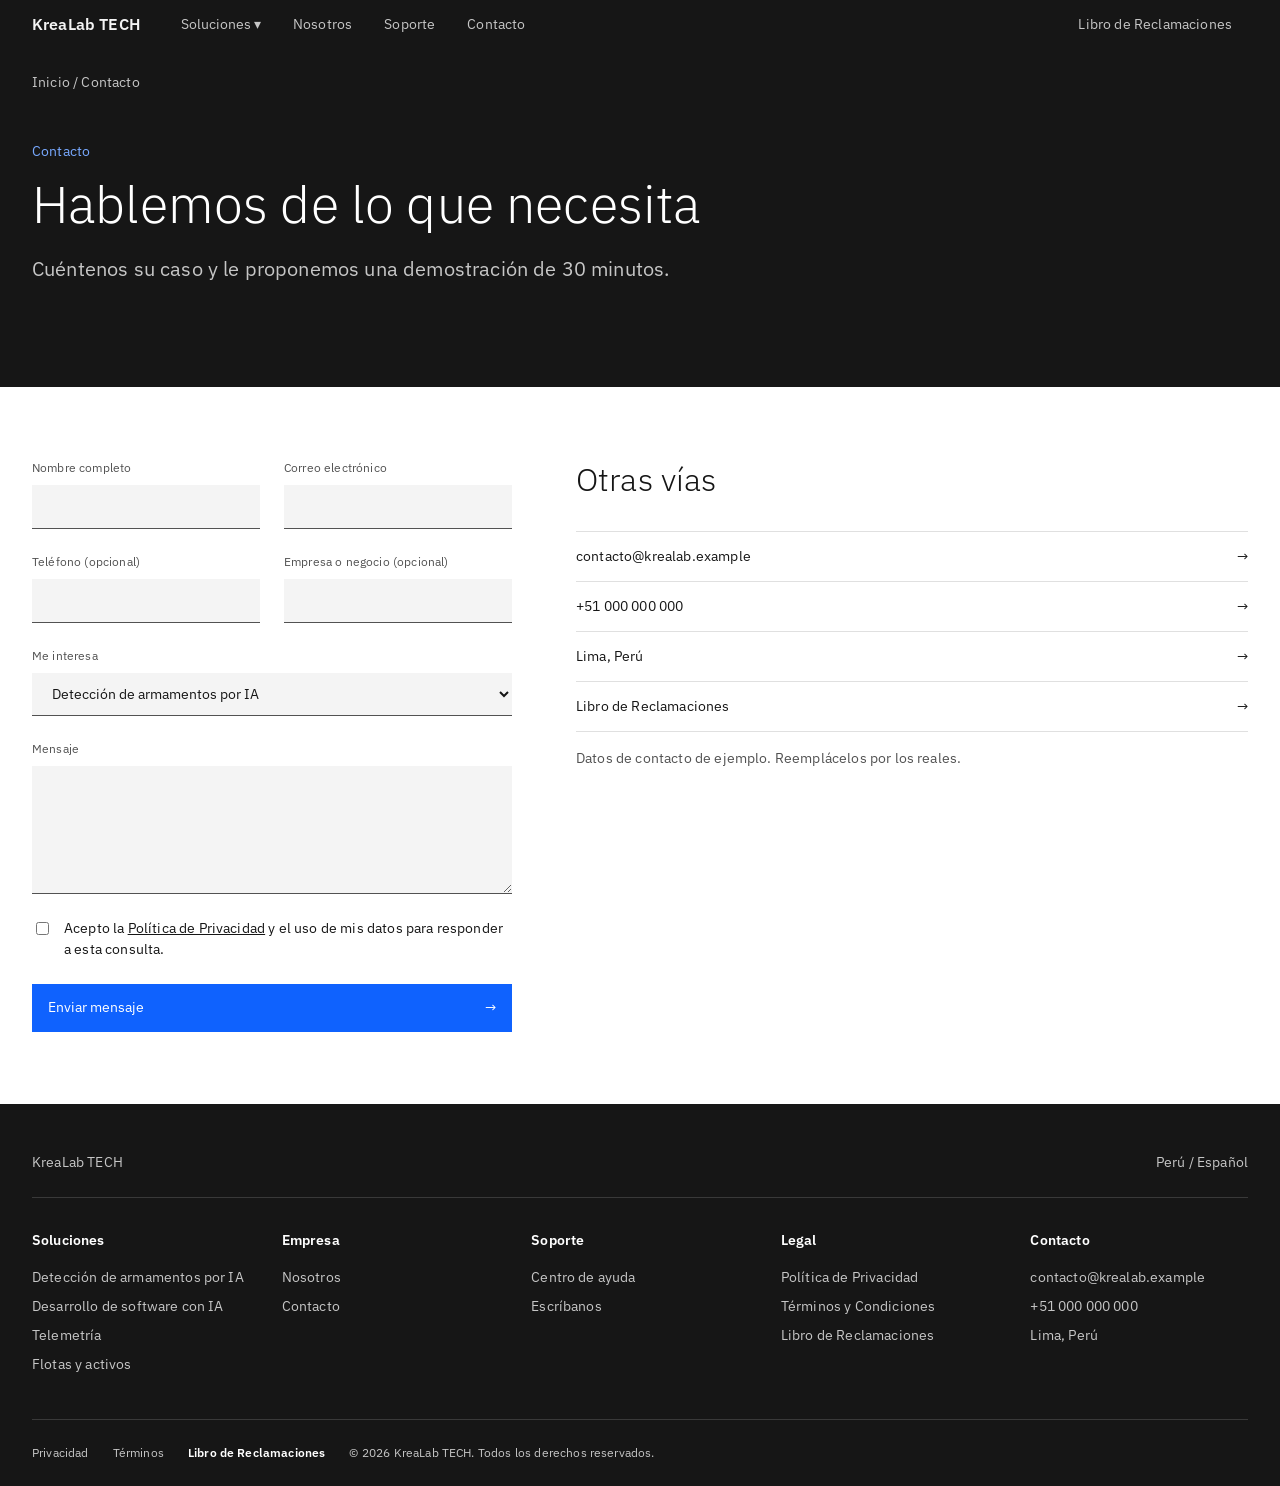
==== commit 20a8b12a: "Actualización de Imagenes y contenido" ====
--- a/contacto.html
+++ b/contacto.html
@@ -5,23 +5,21 @@
 <meta name="viewport" content="width=device-width, initial-scale=1, viewport-fit=cover">
 <title>Contacto · KreaLab TECH</title>
 <meta name="description" content="Contacte a KreaLab TECH y solicite una demostración.">
-<link rel="icon" type="image/png" href="Media/PixelHost-Logo.png">
 <link href="https://fonts.googleapis.com/css2?family=IBM+Plex+Sans:wght@300;400;600&display=swap" rel="stylesheet">
-<script>(function(){try{var t=localStorage.getItem('pixelhost-theme');if(t==='light'||t==='dark'){document.documentElement.setAttribute('data-theme',t);}else{var d=(window.matchMedia&&window.matchMedia('(prefers-color-scheme: dark)').matches)?'dark':'light';document.documentElement.setAttribute('data-theme',d);}}catch(e){}})();</script>
 <link rel="stylesheet" href="styles.css">
 </head>
 <body>
 <header class="mast">
 <div class="wrap"><div class="bar">
-<button class="burger" aria-label="Abrir menú" aria-expanded="false" aria-controls="menu" id="bg"><svg class="icon-menu" width="20" height="20" viewBox="0 0 20 20" fill="currentColor" aria-hidden="true"><rect x="2" y="4" width="16" height="2"></rect><rect x="2" y="9" width="16" height="2"></rect><rect x="2" y="14" width="16" height="2"></rect></svg><svg class="icon-close" width="20" height="20" viewBox="0 0 20 20" fill="none" stroke="currentColor" stroke-width="2" stroke-linecap="round" aria-hidden="true"><line x1="4" y1="4" x2="16" y2="16"></line><line x1="16" y1="4" x2="4" y2="16"></line></svg></button>
+<button class="burger" aria-label="Abrir menú" id="bg">Menú</button>
 <a class="logo" href="index.html">KreaLab TECH</a>
 <nav class="menu" id="menu" aria-label="Principal">
-<button aria-expanded="false" aria-controls="m1">Soluciones <svg class="chevron" width="20" height="20" viewBox="0 0 24 24" fill="none" stroke="currentColor" stroke-width="2" stroke-linecap="round" stroke-linejoin="round" aria-hidden="true"><polyline points="6 9 12 15 18 9"></polyline></svg></button>
-<div class="mega" id="m1"><div class="wrap"><div><b>Seguridad con IA</b><a href="deteccion-armamentos.html">Resumen</a><a href="deteccion-armamentos.html#como-funciona">Cómo funciona</a><a href="deteccion-armamentos.html#preguntas">Preguntas frecuentes</a></div><div><b>Desarrollo con IA</b><a href="desarrollo-ia.html">Resumen</a><a href="desarrollo-ia.html#como-funciona">Cómo funciona</a><a href="desarrollo-ia.html#preguntas">Preguntas frecuentes</a></div><div><b>Telemetría</b><a href="telemetria.html">Resumen</a><a href="telemetria.html#como-funciona">Cómo funciona</a><a href="telemetria.html#preguntas">Preguntas frecuentes</a></div><div><b>Flotas y activos</b><a href="flotas-activos.html">Resumen</a><a href="flotas-activos.html#como-funciona">Cómo funciona</a><a href="flotas-activos.html#preguntas">Preguntas frecuentes</a></div></div></div>
+<button aria-expanded="false" aria-controls="m1">Soluciones ▾</button>
 <a href="nosotros.html">Nosotros</a><a href="soporte.html">Soporte</a><a href="contacto.html">Contacto</a>
 </nav>
-<div class="tools"><a class="hide" href="libro-de-reclamaciones.html">Libro de Reclamaciones</a><button type="button" class="theme-btn" id="theme-btn" aria-label="Activar modo oscuro" title="Activar modo oscuro"><svg class="theme-icon-sun" width="20" height="20" viewBox="0 0 20 20" fill="none" stroke="currentColor" stroke-width="1.6" stroke-linecap="round" stroke-linejoin="round" aria-hidden="true"><circle cx="10" cy="10" r="3.5"></circle><line x1="10" y1="2" x2="10" y2="4"></line><line x1="10" y1="16" x2="10" y2="18"></line><line x1="2" y1="10" x2="4" y2="10"></line><line x1="16" y1="10" x2="18" y2="10"></line><line x1="4.34" y1="4.34" x2="5.76" y2="5.76"></line><line x1="14.24" y1="14.24" x2="15.66" y2="15.66"></line><line x1="4.34" y1="15.66" x2="5.76" y2="14.24"></line><line x1="14.24" y1="5.76" x2="15.66" y2="4.34"></line></svg><svg class="theme-icon-moon" width="20" height="20" viewBox="0 0 20 20" fill="currentColor" aria-hidden="true"><path d="M17.293 13.293A8 8 0 016.707 2.707a8.001 8.001 0 1010.586 10.586z"></path></svg></button></div>
+<div class="tools"><a class="hide" href="libro-de-reclamaciones.html">Libro de Reclamaciones</a></div>
 </div></div>
+<div class="mega" id="m1"><div class="wrap"><div><b>Seguridad con IA</b><a href="deteccion-armamentos.html">Resumen</a><a href="deteccion-armamentos.html#como-funciona">Cómo funciona</a><a href="deteccion-armamentos.html#preguntas">Preguntas frecuentes</a></div><div><b>Desarrollo con IA</b><a href="desarrollo-ia.html">Resumen</a><a href="desarrollo-ia.html#como-funciona">Cómo funciona</a><a href="desarrollo-ia.html#preguntas">Preguntas frecuentes</a></div><div><b>Telemetría</b><a href="telemetria.html">Resumen</a><a href="telemetria.html#como-funciona">Cómo funciona</a><a href="telemetria.html#preguntas">Preguntas frecuentes</a></div><div><b>Flotas y activos</b><a href="flotas-activos.html">Resumen</a><a href="flotas-activos.html#como-funciona">Cómo funciona</a><a href="flotas-activos.html#preguntas">Preguntas frecuentes</a></div></div></div>
 </header>
 <main><div class="phero"><div class="wrap"><nav class="crumb" aria-label="Ruta"><a href="index.html">Inicio</a> / Contacto</nav><p class="kick">Contacto</p><h1>Hablemos de lo que necesita</h1><p>Cuéntenos su caso y le proponemos una demostración de 30 minutos.</p></div></div><section><div class="wrap two"><div>
 <form class="form" data-form="contacto" novalidate><div class="fld"><label for="c-nombre">Nombre completo</label><input id="c-nombre" name="nombre" type="text" required></div><div class="fld"><label for="c-correo">Correo electrónico</label><input id="c-correo" name="correo" type="email" required></div><div class="fld"><label for="c-tel">Teléfono (opcional)</label><input id="c-tel" name="tel" type="tel"></div><div class="fld"><label for="c-empresa">Empresa o negocio (opcional)</label><input id="c-empresa" name="empresa" type="text"></div>
@@ -31,7 +29,7 @@
 <div class="fld full"><button class="btn" type="submit">Enviar mensaje <span>→</span></button></div>
 </form>
 <div class="box result" id="cres"><b>Mensaje listo.</b> Este formulario de demostración no guarda datos en un servidor. Pulse el enlace para enviarlo desde su correo: <a id="cmail" href="#" style="text-decoration:underline;color:var(--blue)">Abrir mi correo</a></div>
-</div><aside><h2>Otras vías</h2><div class="links"><a href="mailto:contacto@pixelhost.example">contacto@pixelhost.example <span>→</span></a><a href="#">+51 000 000 000 <span>→</span></a><a href="#">Lima, Perú <span>→</span></a><a href="libro-de-reclamaciones.html">Libro de Reclamaciones <span>→</span></a></div><p style="color:var(--ink2);font-size:14px;margin-top:16px">Datos de contacto de ejemplo. Reemplácelos por los reales.</p></aside></div></section></main>
+</div><aside><h2>Otras vías</h2><div class="links"><a href="mailto:contacto@krealab.example">contacto@krealab.example <span>→</span></a><a href="#">+51 000 000 000 <span>→</span></a><a href="#">Lima, Perú <span>→</span></a><a href="libro-de-reclamaciones.html">Libro de Reclamaciones <span>→</span></a></div><p style="color:var(--ink2);font-size:14px;margin-top:16px">Datos de contacto de ejemplo. Reemplácelos por los reales.</p></aside></div></section></main>
 <footer><div class="wrap">
 <div class="loc"><span>KreaLab TECH</span><a href="#" style="padding:0">Perú / Español</a></div>
 <div class="cols">
@@ -43,9 +41,6 @@
 </div>
 <div class="legal"><a href="privacidad.html">Privacidad</a><a href="terminos.html">Términos</a><a class="libro" href="libro-de-reclamaciones.html">Libro de Reclamaciones</a><span>© 2026 KreaLab TECH. Todos los derechos reservados.</span></div>
 </div></footer>
-<button type="button" class="scroll-top" id="scroll-top" aria-label="Volver al principio" title="Volver arriba" tabindex="-1" aria-hidden="true">
-<svg width="20" height="20" viewBox="0 0 24 24" fill="none" stroke="currentColor" stroke-width="2.5" stroke-linecap="round" stroke-linejoin="round" aria-hidden="true"><path d="M12 19V5M5 12l7-7 7 7"/></svg>
-</button>
 <script src="script.js"></script>
 </body>
 </html>
--- a/styles.css
+++ b/styles.css
@@ -1,250 +1,38 @@
-:root,
-:root[data-theme="light"]{
-  --bg:#fff;
-  --layer:#f4f4f4;
-  --layer-2:#e0e0e0;
-  --ink:#161616;
-  --ink2:#525252;
-  --ink3:#6f6f6f;
-  --line:#e0e0e0;
-  --line-strong:#8d8d8d;
-  --blue:#0f62fe;
-  --blue-h:#0050e6;
-  --dk:#ffffff;
-  --ph:#e0e0e0;
-  --btn-bg:#0f62fe;
-  --btn-bg-h:#0050e6;
-  --btn-ink:#fff;
-
-  /* Encabezado */
-  --mast-bg:#ffffff;
-  --mast-color:#161616;
-  --mast-line:#e0e0e0;
-  --mast-hover:#f4f4f4;
-  --mast-active:#e8e8e8;
-  --mast-nav-ink:#525252;
-
-  /* Menú y Mega menú */
-  --menu-bg:#ffffff;
-  --menu-sub-bg:#f4f4f4;
-  --menu-line:#e0e0e0;
-  --menu-category:#0f62fe;
-  --menu-ink:#161616;
-  --menu-ink2:#525252;
-
-  /* Selector de tema */
-  --theme-menu-bg:#ffffff;
-  --theme-menu-line:#e0e0e0;
-  --theme-menu-hover:#f4f4f4;
-  --theme-menu-ink:#161616;
-  --theme-menu-active:#0f62fe;
-
-  /* Portadas .hero y .phero */
-  --hero-bg:#f4f4f4;
-  --hero-ink:#161616;
-  --hero-ink2:#525252;
-  --hero-eyebrow:#0f62fe;
-  --hero-line:#e0e0e0;
-  --hero-btn-alt-color:#0f62fe;
-  --hero-btn-alt-border:#0f62fe;
-  --hero-btn-alt-hover-bg:#0f62fe;
-  --hero-btn-alt-hover-ink:#ffffff;
-
-  /* Sección Impacto y bloques */
-  --impact-bg:#f4f4f4;
-  --impact-card-bg:#ffffff;
-  --impact-line:#e0e0e0;
-  --impact-ink:#161616;
-  --impact-ink2:#525252;
-  --impact-num:#0f62fe;
-
-  /* Pie de página */
-  --footer-bg:#f4f4f4;
-  --footer-ink:#525252;
-  --footer-heading:#161616;
-  --footer-line:#e0e0e0;
-  --footer-hover:#0f62fe;
-
-  color-scheme:light;
-  box-sizing:border-box;
-  padding-top:env(safe-area-inset-top,0px);
-  padding-bottom:env(safe-area-inset-bottom,0px)
-}
-@media (prefers-color-scheme:dark){
-  :root:not([data-theme="light"]){
-    --bg:#161616;
-    --layer:#262626;
-    --layer-2:#353535;
-    --ink:#f4f4f4;
-    --ink2:#c6c6c6;
-    --ink3:#8d8d8d;
-    --line:#393939;
-    --line-strong:#525252;
-    --blue:#78a9ff;
-    --blue-h:#a6c8ff;
-    --dk:#0b0b0b;
-    --ph:#393939;
-    --btn-bg:#0f62fe;
-    --btn-bg-h:#0050e6;
-    --btn-ink:#fff;
-
-    /* Encabezado */
-    --mast-bg:#161616;
-    --mast-color:#f4f4f4;
-    --mast-line:#262626;
-    --mast-hover:#353535;
-    --mast-active:#222222;
-    --mast-nav-ink:#c6c6c6;
-
-    /* Menú y Mega menú */
-    --menu-bg:#161616;
-    --menu-sub-bg:#1c1c1c;
-    --menu-line:#393939;
-    --menu-category:#78a9ff;
-    --menu-ink:#f4f4f4;
-    --menu-ink2:#c6c6c6;
-
-    /* Selector de tema */
-    --theme-menu-bg:#262626;
-    --theme-menu-line:#393939;
-    --theme-menu-hover:#353535;
-    --theme-menu-ink:#f4f4f4;
-    --theme-menu-active:#78a9ff;
-
-    /* Portadas .hero y .phero */
-    --hero-bg:#161616;
-    --hero-ink:#ffffff;
-    --hero-ink2:#c6c6c6;
-    --hero-eyebrow:#78a9ff;
-    --hero-line:#393939;
-    --hero-btn-alt-color:#78a9ff;
-    --hero-btn-alt-border:#78a9ff;
-    --hero-btn-alt-hover-bg:#78a9ff;
-    --hero-btn-alt-hover-ink:#161616;
-
-    /* Sección Impacto y bloques */
-    --impact-bg:#161616;
-    --impact-card-bg:#161616;
-    --impact-line:#393939;
-    --impact-ink:#ffffff;
-    --impact-ink2:#c6c6c6;
-    --impact-num:#78a9ff;
-
-    /* Pie de página */
-    --footer-bg:#161616;
-    --footer-ink:#c6c6c6;
-    --footer-heading:#ffffff;
-    --footer-line:#393939;
-    --footer-hover:#ffffff;
-
-    color-scheme:dark;
-  }
-}
-:root[data-theme="dark"]{
-  --bg:#161616;
-  --layer:#262626;
-  --layer-2:#353535;
-  --ink:#f4f4f4;
-  --ink2:#c6c6c6;
-  --ink3:#8d8d8d;
-  --line:#393939;
-  --line-strong:#525252;
-  --blue:#78a9ff;
-  --blue-h:#a6c8ff;
-  --dk:#0b0b0b;
-  --ph:#393939;
-  --btn-bg:#0f62fe;
-  --btn-bg-h:#0050e6;
-  --btn-ink:#fff;
-
-  /* Encabezado */
-  --mast-bg:#161616;
-  --mast-color:#f4f4f4;
-  --mast-line:#262626;
-  --mast-hover:#353535;
-  --mast-active:#222222;
-  --mast-nav-ink:#c6c6c6;
-
-  /* Menú y Mega menú */
-  --menu-bg:#161616;
-  --menu-sub-bg:#1c1c1c;
-  --menu-line:#393939;
-  --menu-category:#78a9ff;
-  --menu-ink:#f4f4f4;
-  --menu-ink2:#c6c6c6;
-
-  /* Selector de tema */
-  --theme-menu-bg:#262626;
-  --theme-menu-line:#393939;
-  --theme-menu-hover:#353535;
-  --theme-menu-ink:#f4f4f4;
-  --theme-menu-active:#78a9ff;
-
-  /* Portadas .hero y .phero */
-  --hero-bg:#161616;
-  --hero-ink:#ffffff;
-  --hero-ink2:#c6c6c6;
-  --hero-eyebrow:#78a9ff;
-  --hero-line:#393939;
-  --hero-btn-alt-color:#78a9ff;
-  --hero-btn-alt-border:#78a9ff;
-  --hero-btn-alt-hover-bg:#78a9ff;
-  --hero-btn-alt-hover-ink:#161616;
-
-  /* Sección Impacto y bloques */
-  --impact-bg:#161616;
-  --impact-card-bg:#161616;
-  --impact-line:#393939;
-  --impact-ink:#ffffff;
-  --impact-ink2:#c6c6c6;
-  --impact-num:#78a9ff;
-
-  /* Pie de página */
-  --footer-bg:#161616;
-  --footer-ink:#c6c6c6;
-  --footer-heading:#ffffff;
-  --footer-line:#393939;
-  --footer-hover:#ffffff;
-
-  color-scheme:dark;
-}
-html{scroll-padding-top:env(safe-area-inset-top,0px);overflow-x:hidden;color-scheme:light dark}
-html[data-theme="light"]{color-scheme:light}
-html[data-theme="dark"]{color-scheme:dark}
+:root{--bg:#fff;--layer:#f4f4f4;--ink:#161616;--ink2:#525252;--line:#e0e0e0;--blue:#0f62fe;--blue-h:#0050e6;--dk:#161616;--ph:#c6c6c6;
+box-sizing:border-box;padding-top:env(safe-area-inset-top,0px);padding-bottom:env(safe-area-inset-bottom,0px)}
+@media (prefers-color-scheme:dark){:root:not([data-theme="light"]){--bg:#161616;--layer:#262626;--ink:#f4f4f4;--ink2:#c6c6c6;--line:#393939;--blue:#78a9ff;--blue-h:#a6c8ff;--dk:#0b0b0b;--ph:#393939}}
+:root[data-theme="dark"]{--bg:#161616;--layer:#262626;--ink:#f4f4f4;--ink2:#c6c6c6;--line:#393939;--blue:#78a9ff;--blue-h:#a6c8ff;--dk:#0b0b0b;--ph:#393939}
+html{scroll-padding-top:env(safe-area-inset-top,0px)}
 *{box-sizing:border-box}
-body{margin:0;background:var(--bg);color:var(--ink);font:400 16px/1.5 "IBM Plex Sans","Helvetica Neue",Arial,sans-serif;letter-spacing:.16px;overflow-x:hidden}
-body.menu-open{overflow:hidden;touch-action:none}
+body{margin:0;background:var(--bg);color:var(--ink);font:400 16px/1.5 "IBM Plex Sans","Helvetica Neue",Arial,sans-serif;letter-spacing:.16px}
 a{color:inherit;text-decoration:none}
 button{font:inherit;color:inherit;background:none;border:0;cursor:pointer}
 a:focus-visible,button:focus-visible{outline:2px solid var(--blue);outline-offset:-2px}
 .wrap{max-width:1584px;margin:0 auto;padding:0 32px}
 /* masthead */
-.mast{background:var(--mast-bg);color:var(--mast-color);position:sticky;top:env(safe-area-inset-top,0px);z-index:100;border-bottom:1px solid var(--mast-line);transition:background .2s ease,color .2s ease,border-color .2s ease}
+.mast{background:#161616;color:#f4f4f4;position:sticky;top:env(safe-area-inset-top,0px);z-index:10}
 .bar{display:flex;align-items:stretch;height:48px}
-.logo{font-weight:600;display:flex;align-items:center;padding-right:24px;color:var(--mast-color)}
+.logo{font-weight:600;display:flex;align-items:center;padding-right:24px}
 .menu{display:flex;flex:1}
-.menu>button,.menu>a{padding:0 16px;font-size:14px;color:var(--mast-nav-ink);display:flex;align-items:center;gap:6px;transition:background .15s ease,color .15s ease}
-.menu>button:hover,.menu>a:hover,.menu>button[aria-expanded=true]{background:var(--mast-hover);color:var(--mast-color)}
-.menu>button .chevron{display:inline-block;width:12px;height:12px;color:inherit;flex-shrink:0;transition:transform .2s ease}
-.menu>button[aria-expanded=true] .chevron{transform:rotate(180deg)}
-.tools{display:flex;align-items:stretch;margin-left:auto}
-.tools a,.tools button{padding:0 16px;font-size:14px;color:var(--mast-nav-ink);display:flex;align-items:center;transition:background .15s ease,color .15s ease}
-.tools a:hover,.tools button:hover{background:var(--mast-hover);color:var(--mast-color)}
-.tools .theme-btn{padding:0;width:48px;height:48px;justify-content:center;color:var(--mast-nav-ink)}
-.mega{display:none;position:absolute;left:0;right:0;top:48px;background:var(--menu-bg);border-top:1px solid var(--menu-line);border-bottom:1px solid var(--menu-line);box-shadow:0 12px 28px rgba(0,0,0,.1);z-index:50}
+.menu>button,.menu>a{padding:0 16px;font-size:14px;color:#c6c6c6;display:flex;align-items:center;gap:6px}
+.menu>button:hover,.menu>a:hover,.menu>button[aria-expanded=true]{background:#353535;color:#fff}
+.tools{display:flex}
+.tools a,.tools button{padding:0 16px;font-size:14px;color:#c6c6c6;display:flex;align-items:center}
+.tools a:hover,.tools button:hover{background:#353535;color:#fff}
+.mega{display:none;position:absolute;left:0;right:0;top:48px;background:#262626;border-top:1px solid #393939}
 .mega.open{display:block}
 .mega .wrap{display:grid;grid-template-columns:repeat(4,1fr);gap:32px;padding-top:32px;padding-bottom:40px}
-.mega b{display:block;color:var(--menu-category);font-weight:600;font-size:14px;border-bottom:1px solid var(--menu-line);padding-bottom:8px;margin-bottom:8px}
-.mega a{display:block;color:var(--menu-ink2);font-size:14px;padding:6px 0;transition:color .15s ease}
-.mega a:hover{color:var(--menu-ink);text-decoration:underline}
+.mega b{display:block;color:#fff;font-weight:400;font-size:14px;border-bottom:1px solid #525252;padding-bottom:8px;margin-bottom:8px}
+.mega a{display:block;color:#c6c6c6;font-size:14px;padding:6px 0}
+.mega a:hover{color:#fff;text-decoration:underline}
 .burger{display:none}
 /* hero */
-.hero{background:var(--hero-bg);color:var(--hero-ink);transition:background .2s ease,color .2s ease}
+.hero{background:var(--dk);color:#fff}
 .hero .wrap{display:grid;grid-template-columns:minmax(0,1fr) minmax(0,1fr);min-height:480px;align-items:center;gap:48px}
-.hero h1{font-weight:300;font-size:clamp(34px,4.6vw,56px);line-height:1.17;margin:0 0 24px;color:var(--hero-ink)}
-.hero p{color:var(--hero-ink2);font-size:20px;line-height:1.4;max-width:520px;margin:0 0 40px}
-.btn{display:inline-flex;align-items:center;justify-content:space-between;min-width:240px;height:48px;padding:0 16px;background:var(--btn-bg,#0f62fe);color:var(--btn-ink,#fff);font-size:14px}
-.btn:hover{background:var(--btn-bg-h,#0050e6)}
+.hero h1{font-weight:300;font-size:clamp(34px,4.6vw,56px);line-height:1.17;margin:0 0 24px}
+.hero p{color:#c6c6c6;font-size:20px;line-height:1.4;max-width:520px;margin:0 0 40px}
+.btn{display:inline-flex;align-items:center;justify-content:space-between;min-width:240px;height:48px;padding:0 16px;background:var(--blue);color:#fff;font-size:14px}
+.btn:hover{background:var(--blue-h)}
 .art{height:340px;background:linear-gradient(135deg,#0043ce 0 40%,#0f62fe 40% 70%,#4589ff 70%);position:relative}
 .art:after{content:"";position:absolute;inset:48px;border:1px solid rgba(255,255,255,.5)}
 .dots{display:flex;gap:8px;padding:0 0 24px}
@@ -280,213 +68,25 @@
 .card:hover h3{color:var(--blue)}
 /* split */
 .split{display:grid;grid-template-columns:1fr 1fr}
-.split .t{background:var(--hero-bg);color:var(--hero-ink);padding:72px 48px;transition:background .2s ease,color .2s ease}
-.split .t h2{color:var(--hero-ink)}.split .t p{color:var(--hero-ink2);max-width:480px}
+.split .t{background:var(--dk);color:#fff;padding:72px 48px}
+.split .t h2{color:#fff}.split .t p{color:#c6c6c6;max-width:480px}
 .split .i{background:var(--ph);min-height:320px;background-image:repeating-linear-gradient(45deg,transparent 0 24px,rgba(255,255,255,.35) 24px 25px)}
 /* 3 col */
 .three{display:grid;grid-template-columns:repeat(3,1fr);gap:48px}
 .three h3{font-weight:400;font-size:20px;margin:0 0 16px}
-.cta{background:#0f62fe;color:#fff;padding:56px 0}
+.cta{background:var(--blue);color:#fff;padding:56px 0}
 .cta .wrap{display:flex;justify-content:space-between;align-items:center;gap:24px;flex-wrap:wrap}
 .cta h2{margin:0;color:#fff}
 .cta .btn{background:#fff;color:#0f62fe}
-.cta .btn:hover{background:#f4f4f4}
 /* footer */
-footer{background:var(--footer-bg);color:var(--footer-ink);font-size:14px;padding:48px 0 24px;border-top:1px solid var(--footer-line);transition:background .2s ease,color .2s ease}
-footer .loc{display:flex;justify-content:space-between;gap:16px;border-bottom:1px solid var(--footer-line);padding-bottom:24px;margin-bottom:32px;flex-wrap:wrap}
+footer{background:#161616;color:#c6c6c6;font-size:14px;padding:48px 0 24px}
+footer .loc{display:flex;justify-content:space-between;gap:16px;border-bottom:1px solid #393939;padding-bottom:24px;margin-bottom:32px;flex-wrap:wrap}
 footer .cols{display:grid;grid-template-columns:repeat(5,1fr);gap:32px;margin-bottom:40px}
-footer b{display:block;color:var(--footer-heading);font-weight:600;margin-bottom:12px}
-footer a{display:block;padding:4px 0;color:var(--footer-ink)}footer a:hover{color:var(--footer-heading);text-decoration:underline}
-footer .legal{display:flex;gap:24px;flex-wrap:wrap;border-top:1px solid var(--footer-line);padding-top:24px;font-size:12px;color:var(--footer-ink)}
-footer .legal a{display:inline;padding:0;color:var(--footer-ink)}
-footer a.libro{display:inline;font-weight:600;color:var(--footer-heading)}
-@media(max-width:960px){
-  .hero .wrap,.panel.on,.split{grid-template-columns:1fr}
-  .hero .wrap{padding-top:48px;padding-bottom:48px;min-height:0}
-  .art{height:220px}
-  .feat,.three{grid-template-columns:1fr}
-  .cards{grid-template-columns:1fr 1fr}
-  footer .cols{grid-template-columns:1fr 1fr}
-  .split .t{padding:48px 24px}
-
-  /* Botón de menú móvil / cerrar */
-  .burger{
-    display:flex;
-    align-items:center;
-    justify-content:center;
-    width:48px;
-    height:48px;
-    padding:0;
-    margin-left:-12px;
-    margin-right:8px;
-    background:transparent;
-    border:0;
-    color:var(--mast-color);
-    cursor:pointer;
-    flex-shrink:0;
-    transition:background .15s ease,color .15s ease
-  }
-  .burger:hover{background:var(--mast-hover);color:var(--mast-color)}
-  .burger:focus-visible{outline:2px solid var(--blue);outline-offset:-2px}
-  .burger .icon-close{display:none}
-  .burger .icon-menu{display:block}
-  .burger[aria-expanded="true"] .icon-close{display:block}
-  .burger[aria-expanded="true"] .icon-menu{display:none}
-
-  /* Panel del menú móvil debajo del encabezado */
-  .menu{display:none}
-  .menu.show{
-    display:flex;
-    flex-direction:column;
-    position:fixed;
-    top:calc(48px + env(safe-area-inset-top,0px));
-    left:0;
-    right:0;
-    bottom:0;
-    height:calc(100dvh - 48px - env(safe-area-inset-top,0px));
-    max-height:calc(100dvh - 48px - env(safe-area-inset-top,0px));
-    background:var(--menu-bg);
-    border-top:1px solid var(--menu-line);
-    overflow-y:auto;
-    -webkit-overflow-scrolling:touch;
-    z-index:99;
-    padding:0 0 40px;
-    box-shadow:0 16px 32px rgba(0,0,0,.15);
-    transition:background .2s ease,border-color .2s ease
-  }
-
-  /* Elementos de primer nivel del menú */
-  .menu>button,.menu>a{
-    min-height:48px;
-    display:flex;
-    align-items:center;
-    padding:12px 24px;
-    font-size:15px;
-    font-weight:500;
-    color:var(--menu-ink);
-    border-bottom:1px solid var(--menu-line);
-    background:transparent;
-    text-decoration:none;
-    transition:background .15s ease,color .15s ease
-  }
-  .menu>button{
-    width:100%;
-    justify-content:space-between;
-    cursor:pointer;
-    text-align:left
-  }
-  .menu>button:hover,.menu>a:hover{background:var(--mast-hover);color:var(--menu-ink)}
-  .menu>button[aria-expanded="true"]{background:var(--mast-active);color:var(--menu-ink);border-bottom-color:var(--menu-line)}
-  .menu>button .chevron{
-    width:20px;
-    height:20px;
-    min-width:20px;
-    min-height:20px;
-    display:block;
-    flex-shrink:0;
-    margin-left:auto;
-    color:currentColor;
-    transform-origin:center;
-    transition:transform .2s ease
-  }
-  .menu>button[aria-expanded="true"] .chevron{
-    transform:rotate(180deg)
-  }
-
-  /* Submenú desplegable de Soluciones dentro del panel */
-  .mega{
-    display:none;
-    position:static;
-    background:var(--menu-sub-bg);
-    border-top:0;
-    border-bottom:1px solid var(--menu-line);
-    padding:0;
-    width:100%;
-    box-shadow:inset 0 2px 4px rgba(0,0,0,.08);
-    transition:background .2s ease
-  }
-  .mega.open{display:block}
-  .mega .wrap{
-    display:block;
-    padding:0;
-    max-width:100%
-  }
-  .mega .wrap>div{
-    padding:6px 0;
-    border-bottom:1px solid var(--menu-line)
-  }
-  .mega .wrap>div:last-child{border-bottom:0}
-  .mega b{
-    display:block;
-    color:var(--menu-category);
-    font-size:12px;
-    font-weight:600;
-    letter-spacing:.6px;
-    text-transform:uppercase;
-    padding:10px 24px 4px 28px;
-    margin:0;
-    border-bottom:0
-  }
-  .mega a{
-    display:flex;
-    align-items:center;
-    min-height:40px;
-    color:var(--menu-ink2);
-    font-size:14px;
-    padding:6px 24px 6px 36px;
-    text-decoration:none;
-    transition:background .15s ease,color .15s ease
-  }
-  .mega a:hover{
-    color:var(--menu-ink);
-    background:var(--mast-hover);
-    text-decoration:none
-  }
-}
-/* ---- Selector de tema (botón único alternable Sol / Luna) ---- */
-.tools .theme-btn{
-  display:inline-flex;
-  align-items:center;
-  justify-content:center;
-  width:44px;
-  height:44px;
-  min-width:44px;
-  padding:0;
-  background:transparent;
-  border:1px solid transparent;
-  border-radius:4px;
-  color:var(--mast-nav-ink);
-  cursor:pointer;
-  flex-shrink:0;
-  align-self:center;
-  transition:background .15s ease,color .15s ease,border-color .15s ease;
-}
-.tools .theme-btn:hover{
-  background:var(--mast-hover);
-  color:var(--mast-color);
-}
-.tools .theme-btn:focus-visible{
-  outline:2px solid var(--blue);
-  outline-offset:1px;
-}
-.theme-icon-sun,
-.theme-icon-moon{
-  display:none;
-  width:20px;
-  height:20px;
-  flex-shrink:0;
-}
-html[data-theme="light"] .theme-icon-sun{display:block}
-html[data-theme="dark"] .theme-icon-moon{display:block}
-@media (prefers-color-scheme:dark){
-  html:not([data-theme="light"]) .theme-icon-sun{display:none}
-  html:not([data-theme="light"]) .theme-icon-moon{display:block}
-}
-@media (prefers-color-scheme:light), (prefers-color-scheme:no-preference){
-  html:not([data-theme="dark"]) .theme-icon-sun{display:block}
-  html:not([data-theme="dark"]) .theme-icon-moon{display:none}
-}
-
+footer b{display:block;color:#fff;font-weight:600;margin-bottom:12px}
+footer a{display:block;padding:4px 0}footer a:hover{color:#fff;text-decoration:underline}
+footer .legal{display:flex;gap:24px;flex-wrap:wrap;border-top:1px solid #393939;padding-top:24px;font-size:12px}
+footer .legal a{display:inline;padding:0}
+@media(max-width:960px){.hero .wrap,.panel.on,.split{grid-template-columns:1fr}.hero .wrap{padding-top:48px;padding-bottom:48px;min-height:0}.art{height:220px}.feat,.three{grid-template-columns:1fr}.cards{grid-template-columns:1fr 1fr}footer .cols{grid-template-columns:1fr 1fr}.menu{display:none}.menu.show{display:flex;flex-direction:column;position:absolute;top:48px;left:0;right:0;background:#262626}.menu.show>*{height:48px}.burger{display:flex;align-items:center;padding:0 16px;color:#c6c6c6}.mega .wrap{grid-template-columns:1fr 1fr}.split .t{padding:48px 24px}}
 @media(max-width:560px){.wrap{padding:0 16px}.cards{grid-template-columns:1fr}.btn{min-width:100%}.tools .hide{display:none}}
 
 .lead{color:var(--ink2);font-size:20px;line-height:1.4;max-width:720px;margin:-8px 0 40px}
@@ -501,13 +101,13 @@
 
 /* ---- páginas internas ---- */
 [hidden]{display:none!important}
-.crumb{font-size:14px;color:var(--hero-ink2);padding-top:16px}
+.crumb{font-size:14px;color:#c6c6c6;padding-top:16px}
 .crumb a:hover{text-decoration:underline}
-.phero{background:var(--hero-bg);color:var(--hero-ink);transition:background .2s ease,color .2s ease}
+.phero{background:var(--dk);color:#fff}
 .phero .wrap{padding-top:8px;padding-bottom:72px}
-.phero .kick{color:var(--hero-eyebrow);font-size:14px;margin:48px 0 0}
-.phero h1{font-weight:300;font-size:clamp(32px,4.4vw,52px);line-height:1.17;margin:12px 0 20px;max-width:880px;color:var(--hero-ink)}
-.phero p:not(.kick){color:var(--hero-ink2);font-size:20px;line-height:1.4;max-width:680px;margin:0 0 32px}
+.phero .kick{color:#78a9ff;font-size:14px;margin:48px 0 0}
+.phero h1{font-weight:300;font-size:clamp(32px,4.4vw,52px);line-height:1.17;margin:12px 0 20px;max-width:880px}
+.phero p:not(.kick){color:#c6c6c6;font-size:20px;line-height:1.4;max-width:680px;margin:0 0 32px}
 .lead2{color:var(--ink2);font-size:20px;line-height:1.4;margin:0 0 32px}
 .two{display:grid;grid-template-columns:minmax(0,5fr) minmax(0,7fr);gap:64px}
 .pts.steps{counter-reset:s}
@@ -545,7 +145,7 @@
 .dl dt,.dl dd{margin:0;padding:12px 0;border-top:1px solid var(--line);font-size:14px}
 .dl dt{color:var(--ink2)}
 .btn.alt{background:transparent;color:var(--blue);border:1px solid var(--blue);min-width:0;margin-left:8px;padding:0 24px}
-footer a.libro{display:inline;font-weight:600;color:var(--footer-heading)}
+footer a.libro{display:inline;font-weight:600;color:#fff}
 aside .links a span:empty{display:none}
 @media(max-width:960px){.two{grid-template-columns:1fr;gap:24px}.form,.sec{grid-template-columns:1fr}ul.tick{columns:1}.dl{grid-template-columns:1fr}.dl dt{border-bottom:0;padding-bottom:0}.dl dd{border-top:0;padding-top:4px}}
 @media print{.mast,footer,.form,.cta,.phero,.box:not(.keep),aside,#lprint,#lmail{display:none!important}.result{display:block!important}body{background:#fff;color:#000}}
@@ -556,11 +156,11 @@
 main.home h1,main.home h2{font-weight:500;letter-spacing:-.02em}
 main.home h3{font-weight:500}
 .eyebrow{color:var(--blue);font-size:13px;font-weight:700;letter-spacing:1.2px;text-transform:uppercase;margin:0 0 16px}
-.hero p.eyebrow{font-size:13px;margin:0 0 16px;color:var(--hero-eyebrow);max-width:none}
-.hero .btn.alt{color:var(--hero-btn-alt-color);border-color:var(--hero-btn-alt-border)}
-.hero .btn.alt:hover{background:var(--hero-btn-alt-hover-bg);color:var(--hero-btn-alt-hover-ink)}
+.hero p.eyebrow{font-size:13px;margin:0 0 16px;color:#78a9ff;max-width:none}
+.hero .btn.alt{color:#78a9ff;border-color:#78a9ff}
+.hero .btn.alt:hover{background:#78a9ff;color:#161616}
 .pic img{display:block;width:100%;height:auto;border:1px solid var(--line)}
-.hero .pic img{border-color:var(--hero-line)}
+.hero .pic img{border-color:#393939}
 .chips{background:var(--bg);border-bottom:1px solid var(--line);position:sticky;top:calc(48px + env(safe-area-inset-top,0px));z-index:4}
 .chips .wrap{display:flex;overflow-x:auto}
 .chips a{padding:16px 20px;font-size:14px;white-space:nowrap;color:var(--ink2);border-bottom:3px solid transparent}
@@ -575,16 +175,16 @@
 ul.ck li{padding:12px 0 12px 36px;position:relative;border-top:1px solid var(--line)}
 ul.ck li:last-child{border-bottom:1px solid var(--line)}
 ul.ck li::before{content:"";position:absolute;left:6px;top:16px;width:13px;height:7px;border-left:2px solid var(--blue);border-bottom:2px solid var(--blue);transform:rotate(-45deg)}
-.impact{background:var(--impact-bg);color:var(--impact-ink);padding:72px 0;transition:background .2s ease,color .2s ease}
-.impact h2{color:var(--impact-ink);font-size:clamp(26px,3vw,36px);margin:0 0 40px}
-.g3{display:grid;grid-template-columns:repeat(3,1fr);gap:1px;background:var(--impact-line);border:1px solid var(--impact-line)}
-.g3>div{background:var(--impact-card-bg);padding:32px 28px 36px;transition:background .2s ease}
-.g3 .n{color:var(--impact-num);font-size:14px;font-weight:600}
-.g3 .big{color:var(--impact-ink);font-size:clamp(28px,3vw,40px);line-height:1.1;margin:12px 0 14px;font-weight:500}
-.g3 p:not(.big){color:var(--impact-ink2);margin:0}
-.impact .fine{color:var(--ink3);font-size:13px;margin:20px 0 0}
-a.next{display:block;background:#0f62fe;color:#fff;padding:22px 0}
-a.next:hover{background:#0050e6}
+.impact{background:var(--dk);color:#fff;padding:72px 0}
+.impact h2{color:#fff;font-size:clamp(26px,3vw,36px);margin:0 0 40px}
+.g3{display:grid;grid-template-columns:repeat(3,1fr);gap:1px;background:#393939;border:1px solid #393939}
+.g3>div{background:var(--dk);padding:32px 28px 36px}
+.g3 .n{color:#78a9ff;font-size:14px;font-weight:600}
+.g3 .big{color:#fff;font-size:clamp(28px,3vw,40px);line-height:1.1;margin:12px 0 14px;font-weight:500}
+.g3 p:not(.big){color:#c6c6c6;margin:0}
+.impact .fine{color:#a8a8a8;font-size:13px;margin:20px 0 0}
+a.next{display:block;background:var(--blue);color:#fff;padding:22px 0}
+a.next:hover{background:var(--blue-h)}
 a.next .wrap{display:flex;justify-content:space-between;align-items:center;gap:16px;flex-wrap:wrap}
 a.next span{font-size:14px;opacity:.85}
 a.next b{font-size:clamp(18px,2vw,24px);font-weight:500}
@@ -598,157 +198,15 @@
 
 /* ---- logotipo ---- */
 .logo{display:flex;align-items:center;gap:10px}
-.logo img{display:block;width:32px;height:32px}
-footer .flogo{display:inline-block;background:#fff;padding:10px 16px;border:1px solid var(--footer-line)}
-footer .flogo img{display:block;height:44px;width:auto}
-
-/* ---- Páginas de servicios (detección de armamentos, telemetría, flotas y activos) ---- */
-.service-page #resumen,
-.service-page #como-funciona,
-.service-page #preguntas {
-  scroll-margin-top: 72px;
-}
-
-.service-nav,
-.service-page .service-nav {
-  display: flex;
-  flex-wrap: wrap;
-  gap: 12px 24px;
-  margin-top: 32px;
-  font-size: 14px;
-}
-
-.service-page .service-nav a {
-  color: var(--hero-ink2);
-  padding-bottom: 6px;
-  border-bottom: 1px solid var(--hero-line);
-  transition: color .15s ease, border-color .15s ease;
-}
-
-.service-page .service-nav a:hover {
-  color: var(--hero-ink);
-  border-color: var(--blue);
-}
-
-.service-page .btn {
-  background: #0f62fe;
-  color: #fff;
-}
-
-.service-page .btn:hover {
-  background: #0050e6;
-}
-
-.service-page .cta .btn {
-  background: #fff;
-  color: #0043ce;
-}
-
-.service-page .cta .btn:hover {
-  background: #e8e8e8;
-}
-
-/* Portada de servicios con estructura preparada para imagen */
-.service-hero-grid,
-.service-page .service-hero-grid {
-  display: grid;
-  grid-template-columns: 1fr;
-  gap: 48px;
-  align-items: center;
-  margin-top: 8px;
-}
-
-.service-hero-grid.has-media,
-.service-page .service-hero-grid.has-media {
-  grid-template-columns: minmax(0, 1.15fr) minmax(0, 0.85fr);
-}
-
-.service-page .service-hero-grid:has(.service-hero-media img) {
-  grid-template-columns: minmax(0, 1.15fr) minmax(0, 0.85fr);
-}
-
-.service-page .service-hero-content {
-  min-width: 0;
-}
-
-.service-page .service-hero-content .kick {
-  margin-top: 24px;
-}
-
-.service-page .service-hero-content h1 {
-  max-width: 100%;
-}
-
-.service-page .service-hero-content p:not(.kick) {
-  max-width: 680px;
-}
-
-.service-page .service-hero-grid.has-media .service-hero-content p:not(.kick) {
-  max-width: 100%;
-}
-
-.service-page .service-hero-grid:has(.service-hero-media img) .service-hero-content p:not(.kick) {
-  max-width: 100%;
-}
-
-.service-page .service-hero-media {
-  min-width: 0;
-  display: flex;
-  justify-content: center;
-  align-items: center;
-}
-
-.service-page .service-hero-media:empty,
-.service-page .service-hero-media:not(:has(img)) {
-  display: none;
-}
-
-.service-page .service-hero-media img {
-  display: block;
-  width: 100%;
-  height: auto;
-  aspect-ratio: 1536 / 1024;
-  object-fit: contain;
-  border: 1px solid var(--hero-line);
-}
-
-@media (max-width: 960px) {
-  .service-page .service-hero-grid,
-  .service-page .service-hero-grid.has-media {
-    grid-template-columns: 1fr;
-    gap: 32px;
-  }
-
-  .service-page .service-hero-grid:has(.service-hero-media img) {
-    grid-template-columns: 1fr;
-    gap: 32px;
-  }
-}
-
-/* Retira la barra decorativa superior solo de las tarjetas con icono */
-.service-page #funciones .pts > div::before {
-  display: none;
-}
-
-/* Iconos SVG de las tarjetas de servicios */
-.service-card-icon,
-.service-page .service-card-icon {
-  display: block;
-  width: 32px;
-  height: 32px;
-  color: var(--blue);
-  margin-bottom: 20px;
-  flex-shrink: 0;
-}
 
 /* ---- página Detección de armamentos: más contenido ---- */
 .phero.psplit .wrap{display:grid;grid-template-columns:minmax(0,1fr) minmax(0,1fr);gap:48px;align-items:center}
 .phero.psplit .crumb{grid-column:1/-1}
-.phero.psplit .pic img{border-color:var(--hero-line)}
-.phero .btn.alt{color:var(--hero-btn-alt-color);border-color:var(--hero-btn-alt-border)}
-.phero .btn.alt:hover{background:var(--hero-btn-alt-hover-bg);color:var(--hero-btn-alt-hover-ink)}
+.phero.psplit .pic img{border-color:#393939}
+.phero .btn.alt{color:#78a9ff;border-color:#78a9ff}
+.phero .btn.alt:hover{background:#78a9ff;color:#161616}
 ul.pills{list-style:none;display:flex;flex-wrap:wrap;gap:8px;padding:0;margin:32px 0 0}
-ul.pills li{border:1px solid var(--hero-line);color:var(--hero-ink2);font-size:13px;padding:6px 14px}
+ul.pills li{border:1px solid #525252;color:#c6c6c6;font-size:13px;padding:6px 14px}
 .ic{width:32px;height:32px;color:var(--blue);display:block;margin-bottom:16px}
 .ft{display:grid;grid-template-columns:repeat(3,1fr);gap:1px;background:var(--line);border:1px solid var(--line)}
 .ft.c4{grid-template-columns:repeat(4,1fr)}
@@ -779,125 +237,23 @@
 ol.tl li::before{content:counter(t,decimal-leading-zero);color:var(--blue);font-size:24px;font-weight:300}
 ol.tl b{display:block;font-weight:600}
 ol.tl span{color:var(--ink2);font-size:14px}
-.impact a{color:var(--impact-num);text-decoration:underline}
+.impact a{color:#fff}
 @media(max-width:960px){.phero.psplit .wrap{grid-template-columns:1fr;gap:32px}.ft,.ft.c4{grid-template-columns:1fr 1fr}.flow{grid-template-columns:1fr 1fr}.ucards{grid-template-columns:1fr}}
 @media(max-width:560px){.ft,.ft.c4,.flow{grid-template-columns:1fr}}
 p.t{color:var(--ink2);font-size:18px;line-height:1.55;margin:0}
 @media(max-width:560px){.btn.alt{margin:8px 0 0;width:100%;justify-content:center}}
 
-/* ---- Portada móvil (hero de la página principal) ---- */
-@media(max-width:640px){
-  main.home .hero .wrap{
-    padding-top:36px;
-    padding-bottom:44px;
-    gap:32px;
-  }
-  main.home .hero h1{
-    font-size:clamp(28px,7.5vw,32px);
-    line-height:1.24;
-    letter-spacing:-.01em;
-    font-weight:500;
-    margin:0 0 16px;
-  }
-  main.home .hero p:not(.eyebrow){
-    font-size:16px;
-    line-height:1.5;
-    margin:0 0 28px;
-    max-width:100%;
-  }
-  main.home .hero .btn{
-    width:100%;
-    min-width:100%;
-  }
-  main.home .hero .btn.alt{
-    margin-top:10px;
-    margin-left:0;
-    width:100%;
-    justify-content:center;
-  }
-  main.home .hero .pic{
-    width:100%;
-  }
-  main.home .hero .pic img{
-    width:100%;
-    height:auto;
-    display:block;
-  }
-}
-
-/* ---- Botón "Volver arriba" ---- */
-.scroll-top{
-  position:fixed;
-  bottom:calc(24px + env(safe-area-inset-bottom, 0px));
-  right:calc(24px + env(safe-area-inset-right, 0px));
-  width:44px;
-  height:44px;
-  min-width:44px;
-  min-height:44px;
-  padding:0;
-  display:inline-flex;
-  align-items:center;
-  justify-content:center;
-  background:var(--layer);
-  color:var(--ink);
-  border:1px solid var(--line-strong);
-  border-radius:50%;
-  box-shadow:0 4px 14px rgba(0,0,0,.16);
-  cursor:pointer;
-  z-index:90;
-  opacity:0;
-  visibility:hidden;
-  pointer-events:none;
-  transform:translateY(12px);
-  transition:opacity .2s ease,transform .2s ease,visibility .2s,background .15s ease,color .15s ease,border-color .15s ease,box-shadow .15s ease;
-}
-.scroll-top.visible{
-  opacity:1;
-  visibility:visible;
-  pointer-events:auto;
-  transform:translateY(0);
-}
-.scroll-top:hover{
-  background:var(--btn-bg,#0f62fe);
-  color:var(--btn-ink,#fff);
-  border-color:var(--btn-bg,#0f62fe);
-  box-shadow:0 6px 18px rgba(0,0,0,.25);
-}
-.scroll-top:active{
-  transform:translateY(2px);
-}
-.scroll-top:focus-visible{
-  outline:2px solid var(--blue);
-  outline-offset:2px;
-}
-.scroll-top svg{
-  width:20px;
-  height:20px;
-  display:block;
-  flex-shrink:0;
-}
-@media(max-width:560px){
-  .scroll-top{
-    bottom:calc(16px + env(safe-area-inset-bottom, 0px));
-    right:calc(16px + env(safe-area-inset-right, 0px));
-  }
-}
-body.menu-open .scroll-top{
-  opacity:0 !important;
-  visibility:hidden !important;
-  pointer-events:none !important;
-  transform:translateY(12px) !important;
-}
-@media print{
-  .scroll-top{
-    display:none !important;
-  }
-}
-@media (prefers-reduced-motion: reduce){
-  .scroll-top{
-    transition:none !important;
-  }
-  html{
-    scroll-behavior:auto !important;
-  }
-}
+/* ---- páginas de servicios con imagen de portada e íconos ---- */
+#resumen,#funciones,#como-funciona,#preguntas{scroll-margin-top:72px}
+.service-hero-grid{display:grid;grid-template-columns:minmax(0,1.15fr) minmax(0,.85fr);gap:48px;align-items:center;margin-top:8px}
+.service-hero-content{min-width:0}
+.service-hero-content .kick{margin-top:24px}
+.service-hero-content h1,.service-hero-content p:not(.kick){max-width:100%}
+.service-hero-media{min-width:0;display:flex;justify-content:center;align-items:center}
+.service-hero-media img{display:block;width:100%;height:auto;aspect-ratio:1536/1024;object-fit:contain;border:1px solid #393939}
+.service-nav{display:flex;flex-wrap:wrap;gap:12px 24px;margin-top:32px;font-size:14px}
+.service-nav a{color:#c6c6c6;padding-bottom:6px;border-bottom:1px solid #525252}
+.service-nav a:hover{color:#fff;border-color:#78a9ff}
+.service-page #funciones .pts>div::before{display:none}
+.service-card-icon{display:block;width:32px;height:32px;color:var(--blue);margin-bottom:20px;flex-shrink:0}
+@media(max-width:960px){.service-hero-grid{grid-template-columns:1fr;gap:32px}}
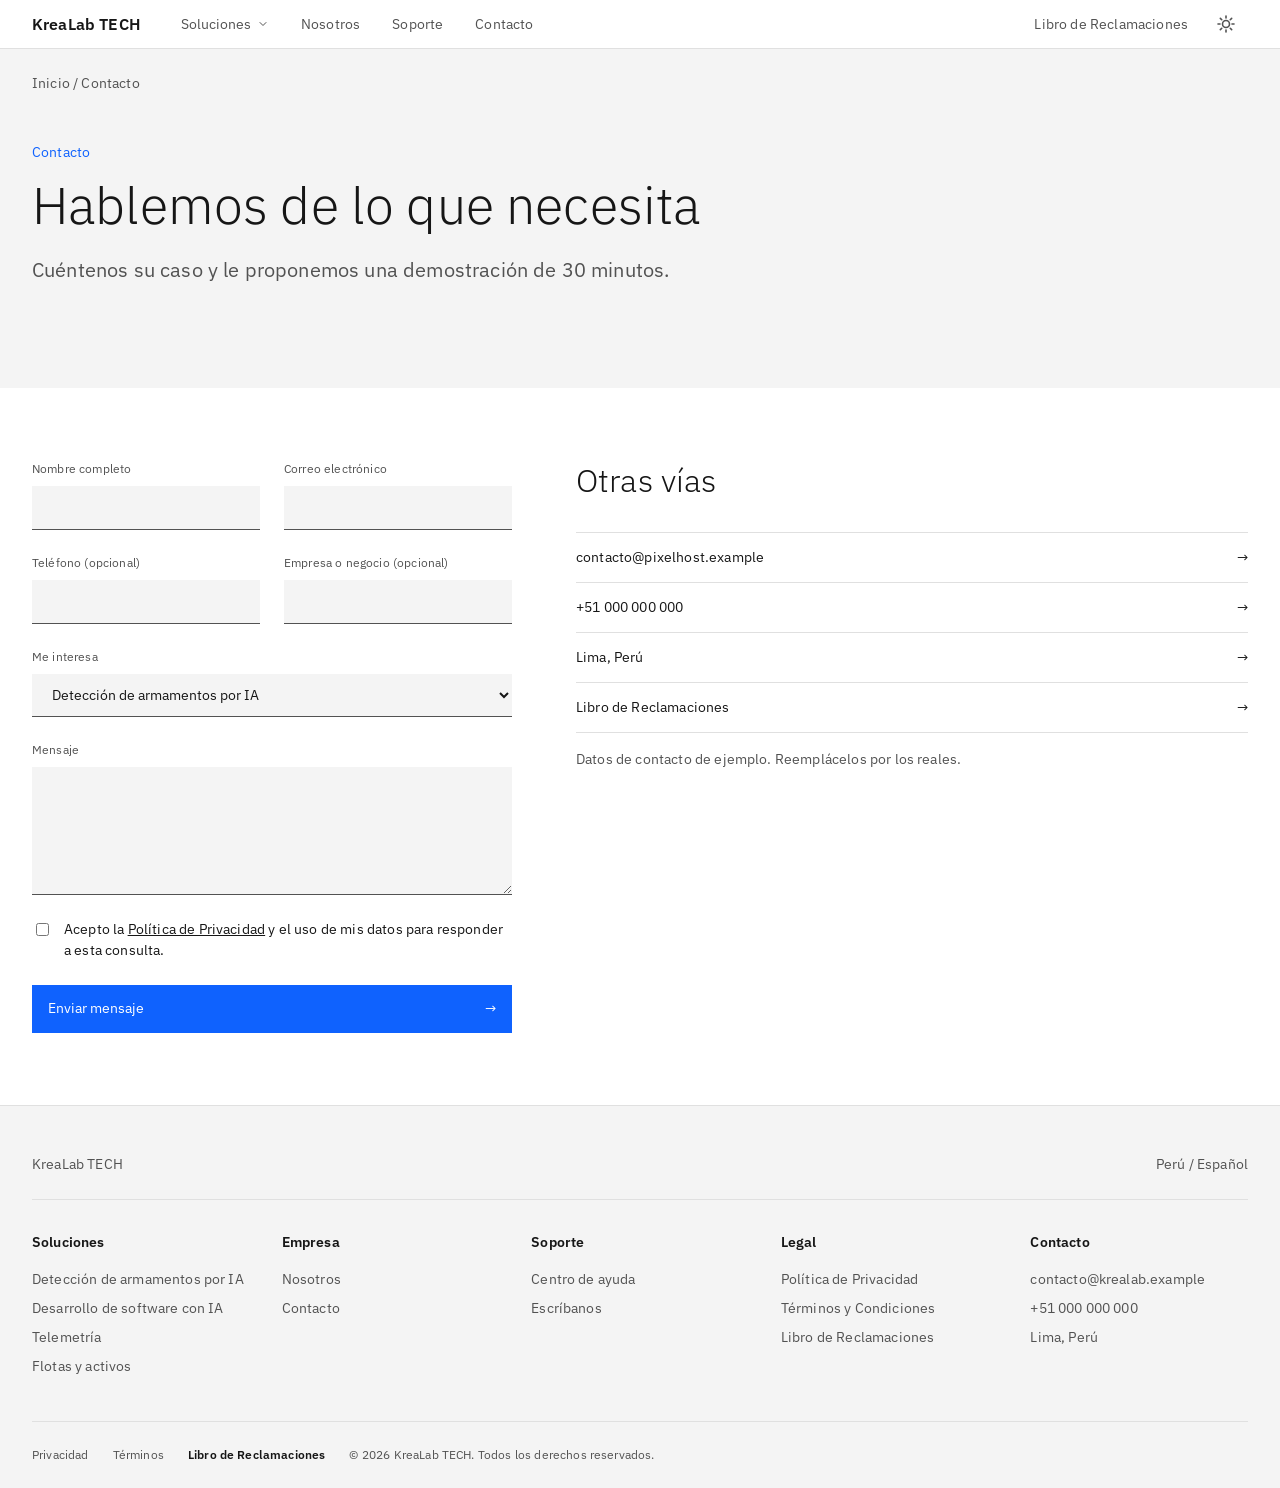
==== commit dcc1848e: "Merge pull request #11 from Pixel-host1/integracion/main-recuperado Integracion/main recuperado" ====
--- a/contacto.html
+++ b/contacto.html
@@ -5,21 +5,23 @@
 <meta name="viewport" content="width=device-width, initial-scale=1, viewport-fit=cover">
 <title>Contacto · KreaLab TECH</title>
 <meta name="description" content="Contacte a KreaLab TECH y solicite una demostración.">
+<link rel="icon" type="image/png" href="Media/PixelHost-Logo.png">
 <link href="https://fonts.googleapis.com/css2?family=IBM+Plex+Sans:wght@300;400;600&display=swap" rel="stylesheet">
+<script>(function(){try{var t=localStorage.getItem('pixelhost-theme');if(t==='light'||t==='dark'){document.documentElement.setAttribute('data-theme',t);}else{var d=(window.matchMedia&&window.matchMedia('(prefers-color-scheme: dark)').matches)?'dark':'light';document.documentElement.setAttribute('data-theme',d);}}catch(e){}})();</script>
 <link rel="stylesheet" href="styles.css">
 </head>
 <body>
 <header class="mast">
 <div class="wrap"><div class="bar">
-<button class="burger" aria-label="Abrir menú" id="bg">Menú</button>
+<button class="burger" aria-label="Abrir menú" aria-expanded="false" aria-controls="menu" id="bg"><svg class="icon-menu" width="20" height="20" viewBox="0 0 20 20" fill="currentColor" aria-hidden="true"><rect x="2" y="4" width="16" height="2"></rect><rect x="2" y="9" width="16" height="2"></rect><rect x="2" y="14" width="16" height="2"></rect></svg><svg class="icon-close" width="20" height="20" viewBox="0 0 20 20" fill="none" stroke="currentColor" stroke-width="2" stroke-linecap="round" aria-hidden="true"><line x1="4" y1="4" x2="16" y2="16"></line><line x1="16" y1="4" x2="4" y2="16"></line></svg></button>
 <a class="logo" href="index.html">KreaLab TECH</a>
 <nav class="menu" id="menu" aria-label="Principal">
-<button aria-expanded="false" aria-controls="m1">Soluciones ▾</button>
+<button aria-expanded="false" aria-controls="m1">Soluciones <svg class="chevron" width="20" height="20" viewBox="0 0 24 24" fill="none" stroke="currentColor" stroke-width="2" stroke-linecap="round" stroke-linejoin="round" aria-hidden="true"><polyline points="6 9 12 15 18 9"></polyline></svg></button>
+<div class="mega" id="m1"><div class="wrap"><div><b>Seguridad con IA</b><a href="deteccion-armamentos.html">Resumen</a><a href="deteccion-armamentos.html#como-funciona">Cómo funciona</a><a href="deteccion-armamentos.html#preguntas">Preguntas frecuentes</a></div><div><b>Desarrollo con IA</b><a href="desarrollo-ia.html">Resumen</a><a href="desarrollo-ia.html#como-funciona">Cómo funciona</a><a href="desarrollo-ia.html#preguntas">Preguntas frecuentes</a></div><div><b>Telemetría</b><a href="telemetria.html">Resumen</a><a href="telemetria.html#como-funciona">Cómo funciona</a><a href="telemetria.html#preguntas">Preguntas frecuentes</a></div><div><b>Flotas y activos</b><a href="flotas-activos.html">Resumen</a><a href="flotas-activos.html#como-funciona">Cómo funciona</a><a href="flotas-activos.html#preguntas">Preguntas frecuentes</a></div></div></div>
 <a href="nosotros.html">Nosotros</a><a href="soporte.html">Soporte</a><a href="contacto.html">Contacto</a>
 </nav>
-<div class="tools"><a class="hide" href="libro-de-reclamaciones.html">Libro de Reclamaciones</a></div>
+<div class="tools"><a class="hide" href="libro-de-reclamaciones.html">Libro de Reclamaciones</a><button type="button" class="theme-btn" id="theme-btn" aria-label="Activar modo oscuro" title="Activar modo oscuro"><svg class="theme-icon-sun" width="20" height="20" viewBox="0 0 20 20" fill="none" stroke="currentColor" stroke-width="1.6" stroke-linecap="round" stroke-linejoin="round" aria-hidden="true"><circle cx="10" cy="10" r="3.5"></circle><line x1="10" y1="2" x2="10" y2="4"></line><line x1="10" y1="16" x2="10" y2="18"></line><line x1="2" y1="10" x2="4" y2="10"></line><line x1="16" y1="10" x2="18" y2="10"></line><line x1="4.34" y1="4.34" x2="5.76" y2="5.76"></line><line x1="14.24" y1="14.24" x2="15.66" y2="15.66"></line><line x1="4.34" y1="15.66" x2="5.76" y2="14.24"></line><line x1="14.24" y1="5.76" x2="15.66" y2="4.34"></line></svg><svg class="theme-icon-moon" width="20" height="20" viewBox="0 0 20 20" fill="currentColor" aria-hidden="true"><path d="M17.293 13.293A8 8 0 016.707 2.707a8.001 8.001 0 1010.586 10.586z"></path></svg></button></div>
 </div></div>
-<div class="mega" id="m1"><div class="wrap"><div><b>Seguridad con IA</b><a href="deteccion-armamentos.html">Resumen</a><a href="deteccion-armamentos.html#como-funciona">Cómo funciona</a><a href="deteccion-armamentos.html#preguntas">Preguntas frecuentes</a></div><div><b>Desarrollo con IA</b><a href="desarrollo-ia.html">Resumen</a><a href="desarrollo-ia.html#como-funciona">Cómo funciona</a><a href="desarrollo-ia.html#preguntas">Preguntas frecuentes</a></div><div><b>Telemetría</b><a href="telemetria.html">Resumen</a><a href="telemetria.html#como-funciona">Cómo funciona</a><a href="telemetria.html#preguntas">Preguntas frecuentes</a></div><div><b>Flotas y activos</b><a href="flotas-activos.html">Resumen</a><a href="flotas-activos.html#como-funciona">Cómo funciona</a><a href="flotas-activos.html#preguntas">Preguntas frecuentes</a></div></div></div>
 </header>
 <main><div class="phero"><div class="wrap"><nav class="crumb" aria-label="Ruta"><a href="index.html">Inicio</a> / Contacto</nav><p class="kick">Contacto</p><h1>Hablemos de lo que necesita</h1><p>Cuéntenos su caso y le proponemos una demostración de 30 minutos.</p></div></div><section><div class="wrap two"><div>
 <form class="form" data-form="contacto" novalidate><div class="fld"><label for="c-nombre">Nombre completo</label><input id="c-nombre" name="nombre" type="text" required></div><div class="fld"><label for="c-correo">Correo electrónico</label><input id="c-correo" name="correo" type="email" required></div><div class="fld"><label for="c-tel">Teléfono (opcional)</label><input id="c-tel" name="tel" type="tel"></div><div class="fld"><label for="c-empresa">Empresa o negocio (opcional)</label><input id="c-empresa" name="empresa" type="text"></div>
@@ -29,7 +31,7 @@
 <div class="fld full"><button class="btn" type="submit">Enviar mensaje <span>→</span></button></div>
 </form>
 <div class="box result" id="cres"><b>Mensaje listo.</b> Este formulario de demostración no guarda datos en un servidor. Pulse el enlace para enviarlo desde su correo: <a id="cmail" href="#" style="text-decoration:underline;color:var(--blue)">Abrir mi correo</a></div>
-</div><aside><h2>Otras vías</h2><div class="links"><a href="mailto:contacto@krealab.example">contacto@krealab.example <span>→</span></a><a href="#">+51 000 000 000 <span>→</span></a><a href="#">Lima, Perú <span>→</span></a><a href="libro-de-reclamaciones.html">Libro de Reclamaciones <span>→</span></a></div><p style="color:var(--ink2);font-size:14px;margin-top:16px">Datos de contacto de ejemplo. Reemplácelos por los reales.</p></aside></div></section></main>
+</div><aside><h2>Otras vías</h2><div class="links"><a href="mailto:contacto@pixelhost.example">contacto@pixelhost.example <span>→</span></a><a href="#">+51 000 000 000 <span>→</span></a><a href="#">Lima, Perú <span>→</span></a><a href="libro-de-reclamaciones.html">Libro de Reclamaciones <span>→</span></a></div><p style="color:var(--ink2);font-size:14px;margin-top:16px">Datos de contacto de ejemplo. Reemplácelos por los reales.</p></aside></div></section></main>
 <footer><div class="wrap">
 <div class="loc"><span>KreaLab TECH</span><a href="#" style="padding:0">Perú / Español</a></div>
 <div class="cols">
@@ -41,6 +43,9 @@
 </div>
 <div class="legal"><a href="privacidad.html">Privacidad</a><a href="terminos.html">Términos</a><a class="libro" href="libro-de-reclamaciones.html">Libro de Reclamaciones</a><span>© 2026 KreaLab TECH. Todos los derechos reservados.</span></div>
 </div></footer>
+<button type="button" class="scroll-top" id="scroll-top" aria-label="Volver al principio" title="Volver arriba" tabindex="-1" aria-hidden="true">
+<svg width="20" height="20" viewBox="0 0 24 24" fill="none" stroke="currentColor" stroke-width="2.5" stroke-linecap="round" stroke-linejoin="round" aria-hidden="true"><path d="M12 19V5M5 12l7-7 7 7"/></svg>
+</button>
 <script src="script.js"></script>
 </body>
 </html>
--- a/styles.css
+++ b/styles.css
@@ -1,38 +1,250 @@
-:root{--bg:#fff;--layer:#f4f4f4;--ink:#161616;--ink2:#525252;--line:#e0e0e0;--blue:#0f62fe;--blue-h:#0050e6;--dk:#161616;--ph:#c6c6c6;
-box-sizing:border-box;padding-top:env(safe-area-inset-top,0px);padding-bottom:env(safe-area-inset-bottom,0px)}
-@media (prefers-color-scheme:dark){:root:not([data-theme="light"]){--bg:#161616;--layer:#262626;--ink:#f4f4f4;--ink2:#c6c6c6;--line:#393939;--blue:#78a9ff;--blue-h:#a6c8ff;--dk:#0b0b0b;--ph:#393939}}
-:root[data-theme="dark"]{--bg:#161616;--layer:#262626;--ink:#f4f4f4;--ink2:#c6c6c6;--line:#393939;--blue:#78a9ff;--blue-h:#a6c8ff;--dk:#0b0b0b;--ph:#393939}
-html{scroll-padding-top:env(safe-area-inset-top,0px)}
+:root,
+:root[data-theme="light"]{
+  --bg:#fff;
+  --layer:#f4f4f4;
+  --layer-2:#e0e0e0;
+  --ink:#161616;
+  --ink2:#525252;
+  --ink3:#6f6f6f;
+  --line:#e0e0e0;
+  --line-strong:#8d8d8d;
+  --blue:#0f62fe;
+  --blue-h:#0050e6;
+  --dk:#ffffff;
+  --ph:#e0e0e0;
+  --btn-bg:#0f62fe;
+  --btn-bg-h:#0050e6;
+  --btn-ink:#fff;
+
+  /* Encabezado */
+  --mast-bg:#ffffff;
+  --mast-color:#161616;
+  --mast-line:#e0e0e0;
+  --mast-hover:#f4f4f4;
+  --mast-active:#e8e8e8;
+  --mast-nav-ink:#525252;
+
+  /* Menú y Mega menú */
+  --menu-bg:#ffffff;
+  --menu-sub-bg:#f4f4f4;
+  --menu-line:#e0e0e0;
+  --menu-category:#0f62fe;
+  --menu-ink:#161616;
+  --menu-ink2:#525252;
+
+  /* Selector de tema */
+  --theme-menu-bg:#ffffff;
+  --theme-menu-line:#e0e0e0;
+  --theme-menu-hover:#f4f4f4;
+  --theme-menu-ink:#161616;
+  --theme-menu-active:#0f62fe;
+
+  /* Portadas .hero y .phero */
+  --hero-bg:#f4f4f4;
+  --hero-ink:#161616;
+  --hero-ink2:#525252;
+  --hero-eyebrow:#0f62fe;
+  --hero-line:#e0e0e0;
+  --hero-btn-alt-color:#0f62fe;
+  --hero-btn-alt-border:#0f62fe;
+  --hero-btn-alt-hover-bg:#0f62fe;
+  --hero-btn-alt-hover-ink:#ffffff;
+
+  /* Sección Impacto y bloques */
+  --impact-bg:#f4f4f4;
+  --impact-card-bg:#ffffff;
+  --impact-line:#e0e0e0;
+  --impact-ink:#161616;
+  --impact-ink2:#525252;
+  --impact-num:#0f62fe;
+
+  /* Pie de página */
+  --footer-bg:#f4f4f4;
+  --footer-ink:#525252;
+  --footer-heading:#161616;
+  --footer-line:#e0e0e0;
+  --footer-hover:#0f62fe;
+
+  color-scheme:light;
+  box-sizing:border-box;
+  padding-top:env(safe-area-inset-top,0px);
+  padding-bottom:env(safe-area-inset-bottom,0px)
+}
+@media (prefers-color-scheme:dark){
+  :root:not([data-theme="light"]){
+    --bg:#161616;
+    --layer:#262626;
+    --layer-2:#353535;
+    --ink:#f4f4f4;
+    --ink2:#c6c6c6;
+    --ink3:#8d8d8d;
+    --line:#393939;
+    --line-strong:#525252;
+    --blue:#78a9ff;
+    --blue-h:#a6c8ff;
+    --dk:#0b0b0b;
+    --ph:#393939;
+    --btn-bg:#0f62fe;
+    --btn-bg-h:#0050e6;
+    --btn-ink:#fff;
+
+    /* Encabezado */
+    --mast-bg:#161616;
+    --mast-color:#f4f4f4;
+    --mast-line:#262626;
+    --mast-hover:#353535;
+    --mast-active:#222222;
+    --mast-nav-ink:#c6c6c6;
+
+    /* Menú y Mega menú */
+    --menu-bg:#161616;
+    --menu-sub-bg:#1c1c1c;
+    --menu-line:#393939;
+    --menu-category:#78a9ff;
+    --menu-ink:#f4f4f4;
+    --menu-ink2:#c6c6c6;
+
+    /* Selector de tema */
+    --theme-menu-bg:#262626;
+    --theme-menu-line:#393939;
+    --theme-menu-hover:#353535;
+    --theme-menu-ink:#f4f4f4;
+    --theme-menu-active:#78a9ff;
+
+    /* Portadas .hero y .phero */
+    --hero-bg:#161616;
+    --hero-ink:#ffffff;
+    --hero-ink2:#c6c6c6;
+    --hero-eyebrow:#78a9ff;
+    --hero-line:#393939;
+    --hero-btn-alt-color:#78a9ff;
+    --hero-btn-alt-border:#78a9ff;
+    --hero-btn-alt-hover-bg:#78a9ff;
+    --hero-btn-alt-hover-ink:#161616;
+
+    /* Sección Impacto y bloques */
+    --impact-bg:#161616;
+    --impact-card-bg:#161616;
+    --impact-line:#393939;
+    --impact-ink:#ffffff;
+    --impact-ink2:#c6c6c6;
+    --impact-num:#78a9ff;
+
+    /* Pie de página */
+    --footer-bg:#161616;
+    --footer-ink:#c6c6c6;
+    --footer-heading:#ffffff;
+    --footer-line:#393939;
+    --footer-hover:#ffffff;
+
+    color-scheme:dark;
+  }
+}
+:root[data-theme="dark"]{
+  --bg:#161616;
+  --layer:#262626;
+  --layer-2:#353535;
+  --ink:#f4f4f4;
+  --ink2:#c6c6c6;
+  --ink3:#8d8d8d;
+  --line:#393939;
+  --line-strong:#525252;
+  --blue:#78a9ff;
+  --blue-h:#a6c8ff;
+  --dk:#0b0b0b;
+  --ph:#393939;
+  --btn-bg:#0f62fe;
+  --btn-bg-h:#0050e6;
+  --btn-ink:#fff;
+
+  /* Encabezado */
+  --mast-bg:#161616;
+  --mast-color:#f4f4f4;
+  --mast-line:#262626;
+  --mast-hover:#353535;
+  --mast-active:#222222;
+  --mast-nav-ink:#c6c6c6;
+
+  /* Menú y Mega menú */
+  --menu-bg:#161616;
+  --menu-sub-bg:#1c1c1c;
+  --menu-line:#393939;
+  --menu-category:#78a9ff;
+  --menu-ink:#f4f4f4;
+  --menu-ink2:#c6c6c6;
+
+  /* Selector de tema */
+  --theme-menu-bg:#262626;
+  --theme-menu-line:#393939;
+  --theme-menu-hover:#353535;
+  --theme-menu-ink:#f4f4f4;
+  --theme-menu-active:#78a9ff;
+
+  /* Portadas .hero y .phero */
+  --hero-bg:#161616;
+  --hero-ink:#ffffff;
+  --hero-ink2:#c6c6c6;
+  --hero-eyebrow:#78a9ff;
+  --hero-line:#393939;
+  --hero-btn-alt-color:#78a9ff;
+  --hero-btn-alt-border:#78a9ff;
+  --hero-btn-alt-hover-bg:#78a9ff;
+  --hero-btn-alt-hover-ink:#161616;
+
+  /* Sección Impacto y bloques */
+  --impact-bg:#161616;
+  --impact-card-bg:#161616;
+  --impact-line:#393939;
+  --impact-ink:#ffffff;
+  --impact-ink2:#c6c6c6;
+  --impact-num:#78a9ff;
+
+  /* Pie de página */
+  --footer-bg:#161616;
+  --footer-ink:#c6c6c6;
+  --footer-heading:#ffffff;
+  --footer-line:#393939;
+  --footer-hover:#ffffff;
+
+  color-scheme:dark;
+}
+html{scroll-padding-top:env(safe-area-inset-top,0px);overflow-x:hidden;color-scheme:light dark}
+html[data-theme="light"]{color-scheme:light}
+html[data-theme="dark"]{color-scheme:dark}
 *{box-sizing:border-box}
-body{margin:0;background:var(--bg);color:var(--ink);font:400 16px/1.5 "IBM Plex Sans","Helvetica Neue",Arial,sans-serif;letter-spacing:.16px}
+body{margin:0;background:var(--bg);color:var(--ink);font:400 16px/1.5 "IBM Plex Sans","Helvetica Neue",Arial,sans-serif;letter-spacing:.16px;overflow-x:hidden}
+body.menu-open{overflow:hidden;touch-action:none}
 a{color:inherit;text-decoration:none}
 button{font:inherit;color:inherit;background:none;border:0;cursor:pointer}
 a:focus-visible,button:focus-visible{outline:2px solid var(--blue);outline-offset:-2px}
 .wrap{max-width:1584px;margin:0 auto;padding:0 32px}
 /* masthead */
-.mast{background:#161616;color:#f4f4f4;position:sticky;top:env(safe-area-inset-top,0px);z-index:10}
+.mast{background:var(--mast-bg);color:var(--mast-color);position:sticky;top:env(safe-area-inset-top,0px);z-index:100;border-bottom:1px solid var(--mast-line);transition:background .2s ease,color .2s ease,border-color .2s ease}
 .bar{display:flex;align-items:stretch;height:48px}
-.logo{font-weight:600;display:flex;align-items:center;padding-right:24px}
+.logo{font-weight:600;display:flex;align-items:center;padding-right:24px;color:var(--mast-color)}
 .menu{display:flex;flex:1}
-.menu>button,.menu>a{padding:0 16px;font-size:14px;color:#c6c6c6;display:flex;align-items:center;gap:6px}
-.menu>button:hover,.menu>a:hover,.menu>button[aria-expanded=true]{background:#353535;color:#fff}
-.tools{display:flex}
-.tools a,.tools button{padding:0 16px;font-size:14px;color:#c6c6c6;display:flex;align-items:center}
-.tools a:hover,.tools button:hover{background:#353535;color:#fff}
-.mega{display:none;position:absolute;left:0;right:0;top:48px;background:#262626;border-top:1px solid #393939}
+.menu>button,.menu>a{padding:0 16px;font-size:14px;color:var(--mast-nav-ink);display:flex;align-items:center;gap:6px;transition:background .15s ease,color .15s ease}
+.menu>button:hover,.menu>a:hover,.menu>button[aria-expanded=true]{background:var(--mast-hover);color:var(--mast-color)}
+.menu>button .chevron{display:inline-block;width:12px;height:12px;color:inherit;flex-shrink:0;transition:transform .2s ease}
+.menu>button[aria-expanded=true] .chevron{transform:rotate(180deg)}
+.tools{display:flex;align-items:stretch;margin-left:auto}
+.tools a,.tools button{padding:0 16px;font-size:14px;color:var(--mast-nav-ink);display:flex;align-items:center;transition:background .15s ease,color .15s ease}
+.tools a:hover,.tools button:hover{background:var(--mast-hover);color:var(--mast-color)}
+.tools .theme-btn{padding:0;width:48px;height:48px;justify-content:center;color:var(--mast-nav-ink)}
+.mega{display:none;position:absolute;left:0;right:0;top:48px;background:var(--menu-bg);border-top:1px solid var(--menu-line);border-bottom:1px solid var(--menu-line);box-shadow:0 12px 28px rgba(0,0,0,.1);z-index:50}
 .mega.open{display:block}
 .mega .wrap{display:grid;grid-template-columns:repeat(4,1fr);gap:32px;padding-top:32px;padding-bottom:40px}
-.mega b{display:block;color:#fff;font-weight:400;font-size:14px;border-bottom:1px solid #525252;padding-bottom:8px;margin-bottom:8px}
-.mega a{display:block;color:#c6c6c6;font-size:14px;padding:6px 0}
-.mega a:hover{color:#fff;text-decoration:underline}
+.mega b{display:block;color:var(--menu-category);font-weight:600;font-size:14px;border-bottom:1px solid var(--menu-line);padding-bottom:8px;margin-bottom:8px}
+.mega a{display:block;color:var(--menu-ink2);font-size:14px;padding:6px 0;transition:color .15s ease}
+.mega a:hover{color:var(--menu-ink);text-decoration:underline}
 .burger{display:none}
 /* hero */
-.hero{background:var(--dk);color:#fff}
+.hero{background:var(--hero-bg);color:var(--hero-ink);transition:background .2s ease,color .2s ease}
 .hero .wrap{display:grid;grid-template-columns:minmax(0,1fr) minmax(0,1fr);min-height:480px;align-items:center;gap:48px}
-.hero h1{font-weight:300;font-size:clamp(34px,4.6vw,56px);line-height:1.17;margin:0 0 24px}
-.hero p{color:#c6c6c6;font-size:20px;line-height:1.4;max-width:520px;margin:0 0 40px}
-.btn{display:inline-flex;align-items:center;justify-content:space-between;min-width:240px;height:48px;padding:0 16px;background:var(--blue);color:#fff;font-size:14px}
-.btn:hover{background:var(--blue-h)}
+.hero h1{font-weight:300;font-size:clamp(34px,4.6vw,56px);line-height:1.17;margin:0 0 24px;color:var(--hero-ink)}
+.hero p{color:var(--hero-ink2);font-size:20px;line-height:1.4;max-width:520px;margin:0 0 40px}
+.btn{display:inline-flex;align-items:center;justify-content:space-between;min-width:240px;height:48px;padding:0 16px;background:var(--btn-bg,#0f62fe);color:var(--btn-ink,#fff);font-size:14px}
+.btn:hover{background:var(--btn-bg-h,#0050e6)}
 .art{height:340px;background:linear-gradient(135deg,#0043ce 0 40%,#0f62fe 40% 70%,#4589ff 70%);position:relative}
 .art:after{content:"";position:absolute;inset:48px;border:1px solid rgba(255,255,255,.5)}
 .dots{display:flex;gap:8px;padding:0 0 24px}
@@ -68,25 +280,213 @@
 .card:hover h3{color:var(--blue)}
 /* split */
 .split{display:grid;grid-template-columns:1fr 1fr}
-.split .t{background:var(--dk);color:#fff;padding:72px 48px}
-.split .t h2{color:#fff}.split .t p{color:#c6c6c6;max-width:480px}
+.split .t{background:var(--hero-bg);color:var(--hero-ink);padding:72px 48px;transition:background .2s ease,color .2s ease}
+.split .t h2{color:var(--hero-ink)}.split .t p{color:var(--hero-ink2);max-width:480px}
 .split .i{background:var(--ph);min-height:320px;background-image:repeating-linear-gradient(45deg,transparent 0 24px,rgba(255,255,255,.35) 24px 25px)}
 /* 3 col */
 .three{display:grid;grid-template-columns:repeat(3,1fr);gap:48px}
 .three h3{font-weight:400;font-size:20px;margin:0 0 16px}
-.cta{background:var(--blue);color:#fff;padding:56px 0}
+.cta{background:#0f62fe;color:#fff;padding:56px 0}
 .cta .wrap{display:flex;justify-content:space-between;align-items:center;gap:24px;flex-wrap:wrap}
 .cta h2{margin:0;color:#fff}
 .cta .btn{background:#fff;color:#0f62fe}
+.cta .btn:hover{background:#f4f4f4}
 /* footer */
-footer{background:#161616;color:#c6c6c6;font-size:14px;padding:48px 0 24px}
-footer .loc{display:flex;justify-content:space-between;gap:16px;border-bottom:1px solid #393939;padding-bottom:24px;margin-bottom:32px;flex-wrap:wrap}
+footer{background:var(--footer-bg);color:var(--footer-ink);font-size:14px;padding:48px 0 24px;border-top:1px solid var(--footer-line);transition:background .2s ease,color .2s ease}
+footer .loc{display:flex;justify-content:space-between;gap:16px;border-bottom:1px solid var(--footer-line);padding-bottom:24px;margin-bottom:32px;flex-wrap:wrap}
 footer .cols{display:grid;grid-template-columns:repeat(5,1fr);gap:32px;margin-bottom:40px}
-footer b{display:block;color:#fff;font-weight:600;margin-bottom:12px}
-footer a{display:block;padding:4px 0}footer a:hover{color:#fff;text-decoration:underline}
-footer .legal{display:flex;gap:24px;flex-wrap:wrap;border-top:1px solid #393939;padding-top:24px;font-size:12px}
-footer .legal a{display:inline;padding:0}
-@media(max-width:960px){.hero .wrap,.panel.on,.split{grid-template-columns:1fr}.hero .wrap{padding-top:48px;padding-bottom:48px;min-height:0}.art{height:220px}.feat,.three{grid-template-columns:1fr}.cards{grid-template-columns:1fr 1fr}footer .cols{grid-template-columns:1fr 1fr}.menu{display:none}.menu.show{display:flex;flex-direction:column;position:absolute;top:48px;left:0;right:0;background:#262626}.menu.show>*{height:48px}.burger{display:flex;align-items:center;padding:0 16px;color:#c6c6c6}.mega .wrap{grid-template-columns:1fr 1fr}.split .t{padding:48px 24px}}
+footer b{display:block;color:var(--footer-heading);font-weight:600;margin-bottom:12px}
+footer a{display:block;padding:4px 0;color:var(--footer-ink)}footer a:hover{color:var(--footer-heading);text-decoration:underline}
+footer .legal{display:flex;gap:24px;flex-wrap:wrap;border-top:1px solid var(--footer-line);padding-top:24px;font-size:12px;color:var(--footer-ink)}
+footer .legal a{display:inline;padding:0;color:var(--footer-ink)}
+footer a.libro{display:inline;font-weight:600;color:var(--footer-heading)}
+@media(max-width:960px){
+  .hero .wrap,.panel.on,.split{grid-template-columns:1fr}
+  .hero .wrap{padding-top:48px;padding-bottom:48px;min-height:0}
+  .art{height:220px}
+  .feat,.three{grid-template-columns:1fr}
+  .cards{grid-template-columns:1fr 1fr}
+  footer .cols{grid-template-columns:1fr 1fr}
+  .split .t{padding:48px 24px}
+
+  /* Botón de menú móvil / cerrar */
+  .burger{
+    display:flex;
+    align-items:center;
+    justify-content:center;
+    width:48px;
+    height:48px;
+    padding:0;
+    margin-left:-12px;
+    margin-right:8px;
+    background:transparent;
+    border:0;
+    color:var(--mast-color);
+    cursor:pointer;
+    flex-shrink:0;
+    transition:background .15s ease,color .15s ease
+  }
+  .burger:hover{background:var(--mast-hover);color:var(--mast-color)}
+  .burger:focus-visible{outline:2px solid var(--blue);outline-offset:-2px}
+  .burger .icon-close{display:none}
+  .burger .icon-menu{display:block}
+  .burger[aria-expanded="true"] .icon-close{display:block}
+  .burger[aria-expanded="true"] .icon-menu{display:none}
+
+  /* Panel del menú móvil debajo del encabezado */
+  .menu{display:none}
+  .menu.show{
+    display:flex;
+    flex-direction:column;
+    position:fixed;
+    top:calc(48px + env(safe-area-inset-top,0px));
+    left:0;
+    right:0;
+    bottom:0;
+    height:calc(100dvh - 48px - env(safe-area-inset-top,0px));
+    max-height:calc(100dvh - 48px - env(safe-area-inset-top,0px));
+    background:var(--menu-bg);
+    border-top:1px solid var(--menu-line);
+    overflow-y:auto;
+    -webkit-overflow-scrolling:touch;
+    z-index:99;
+    padding:0 0 40px;
+    box-shadow:0 16px 32px rgba(0,0,0,.15);
+    transition:background .2s ease,border-color .2s ease
+  }
+
+  /* Elementos de primer nivel del menú */
+  .menu>button,.menu>a{
+    min-height:48px;
+    display:flex;
+    align-items:center;
+    padding:12px 24px;
+    font-size:15px;
+    font-weight:500;
+    color:var(--menu-ink);
+    border-bottom:1px solid var(--menu-line);
+    background:transparent;
+    text-decoration:none;
+    transition:background .15s ease,color .15s ease
+  }
+  .menu>button{
+    width:100%;
+    justify-content:space-between;
+    cursor:pointer;
+    text-align:left
+  }
+  .menu>button:hover,.menu>a:hover{background:var(--mast-hover);color:var(--menu-ink)}
+  .menu>button[aria-expanded="true"]{background:var(--mast-active);color:var(--menu-ink);border-bottom-color:var(--menu-line)}
+  .menu>button .chevron{
+    width:20px;
+    height:20px;
+    min-width:20px;
+    min-height:20px;
+    display:block;
+    flex-shrink:0;
+    margin-left:auto;
+    color:currentColor;
+    transform-origin:center;
+    transition:transform .2s ease
+  }
+  .menu>button[aria-expanded="true"] .chevron{
+    transform:rotate(180deg)
+  }
+
+  /* Submenú desplegable de Soluciones dentro del panel */
+  .mega{
+    display:none;
+    position:static;
+    background:var(--menu-sub-bg);
+    border-top:0;
+    border-bottom:1px solid var(--menu-line);
+    padding:0;
+    width:100%;
+    box-shadow:inset 0 2px 4px rgba(0,0,0,.08);
+    transition:background .2s ease
+  }
+  .mega.open{display:block}
+  .mega .wrap{
+    display:block;
+    padding:0;
+    max-width:100%
+  }
+  .mega .wrap>div{
+    padding:6px 0;
+    border-bottom:1px solid var(--menu-line)
+  }
+  .mega .wrap>div:last-child{border-bottom:0}
+  .mega b{
+    display:block;
+    color:var(--menu-category);
+    font-size:12px;
+    font-weight:600;
+    letter-spacing:.6px;
+    text-transform:uppercase;
+    padding:10px 24px 4px 28px;
+    margin:0;
+    border-bottom:0
+  }
+  .mega a{
+    display:flex;
+    align-items:center;
+    min-height:40px;
+    color:var(--menu-ink2);
+    font-size:14px;
+    padding:6px 24px 6px 36px;
+    text-decoration:none;
+    transition:background .15s ease,color .15s ease
+  }
+  .mega a:hover{
+    color:var(--menu-ink);
+    background:var(--mast-hover);
+    text-decoration:none
+  }
+}
+/* ---- Selector de tema (botón único alternable Sol / Luna) ---- */
+.tools .theme-btn{
+  display:inline-flex;
+  align-items:center;
+  justify-content:center;
+  width:44px;
+  height:44px;
+  min-width:44px;
+  padding:0;
+  background:transparent;
+  border:1px solid transparent;
+  border-radius:4px;
+  color:var(--mast-nav-ink);
+  cursor:pointer;
+  flex-shrink:0;
+  align-self:center;
+  transition:background .15s ease,color .15s ease,border-color .15s ease;
+}
+.tools .theme-btn:hover{
+  background:var(--mast-hover);
+  color:var(--mast-color);
+}
+.tools .theme-btn:focus-visible{
+  outline:2px solid var(--blue);
+  outline-offset:1px;
+}
+.theme-icon-sun,
+.theme-icon-moon{
+  display:none;
+  width:20px;
+  height:20px;
+  flex-shrink:0;
+}
+html[data-theme="light"] .theme-icon-sun{display:block}
+html[data-theme="dark"] .theme-icon-moon{display:block}
+@media (prefers-color-scheme:dark){
+  html:not([data-theme="light"]) .theme-icon-sun{display:none}
+  html:not([data-theme="light"]) .theme-icon-moon{display:block}
+}
+@media (prefers-color-scheme:light), (prefers-color-scheme:no-preference){
+  html:not([data-theme="dark"]) .theme-icon-sun{display:block}
+  html:not([data-theme="dark"]) .theme-icon-moon{display:none}
+}
+
 @media(max-width:560px){.wrap{padding:0 16px}.cards{grid-template-columns:1fr}.btn{min-width:100%}.tools .hide{display:none}}
 
 .lead{color:var(--ink2);font-size:20px;line-height:1.4;max-width:720px;margin:-8px 0 40px}
@@ -101,13 +501,13 @@
 
 /* ---- páginas internas ---- */
 [hidden]{display:none!important}
-.crumb{font-size:14px;color:#c6c6c6;padding-top:16px}
+.crumb{font-size:14px;color:var(--hero-ink2);padding-top:16px}
 .crumb a:hover{text-decoration:underline}
-.phero{background:var(--dk);color:#fff}
+.phero{background:var(--hero-bg);color:var(--hero-ink);transition:background .2s ease,color .2s ease}
 .phero .wrap{padding-top:8px;padding-bottom:72px}
-.phero .kick{color:#78a9ff;font-size:14px;margin:48px 0 0}
-.phero h1{font-weight:300;font-size:clamp(32px,4.4vw,52px);line-height:1.17;margin:12px 0 20px;max-width:880px}
-.phero p:not(.kick){color:#c6c6c6;font-size:20px;line-height:1.4;max-width:680px;margin:0 0 32px}
+.phero .kick{color:var(--hero-eyebrow);font-size:14px;margin:48px 0 0}
+.phero h1{font-weight:300;font-size:clamp(32px,4.4vw,52px);line-height:1.17;margin:12px 0 20px;max-width:880px;color:var(--hero-ink)}
+.phero p:not(.kick){color:var(--hero-ink2);font-size:20px;line-height:1.4;max-width:680px;margin:0 0 32px}
 .lead2{color:var(--ink2);font-size:20px;line-height:1.4;margin:0 0 32px}
 .two{display:grid;grid-template-columns:minmax(0,5fr) minmax(0,7fr);gap:64px}
 .pts.steps{counter-reset:s}
@@ -145,7 +545,7 @@
 .dl dt,.dl dd{margin:0;padding:12px 0;border-top:1px solid var(--line);font-size:14px}
 .dl dt{color:var(--ink2)}
 .btn.alt{background:transparent;color:var(--blue);border:1px solid var(--blue);min-width:0;margin-left:8px;padding:0 24px}
-footer a.libro{display:inline;font-weight:600;color:#fff}
+footer a.libro{display:inline;font-weight:600;color:var(--footer-heading)}
 aside .links a span:empty{display:none}
 @media(max-width:960px){.two{grid-template-columns:1fr;gap:24px}.form,.sec{grid-template-columns:1fr}ul.tick{columns:1}.dl{grid-template-columns:1fr}.dl dt{border-bottom:0;padding-bottom:0}.dl dd{border-top:0;padding-top:4px}}
 @media print{.mast,footer,.form,.cta,.phero,.box:not(.keep),aside,#lprint,#lmail{display:none!important}.result{display:block!important}body{background:#fff;color:#000}}
@@ -156,11 +556,11 @@
 main.home h1,main.home h2{font-weight:500;letter-spacing:-.02em}
 main.home h3{font-weight:500}
 .eyebrow{color:var(--blue);font-size:13px;font-weight:700;letter-spacing:1.2px;text-transform:uppercase;margin:0 0 16px}
-.hero p.eyebrow{font-size:13px;margin:0 0 16px;color:#78a9ff;max-width:none}
-.hero .btn.alt{color:#78a9ff;border-color:#78a9ff}
-.hero .btn.alt:hover{background:#78a9ff;color:#161616}
+.hero p.eyebrow{font-size:13px;margin:0 0 16px;color:var(--hero-eyebrow);max-width:none}
+.hero .btn.alt{color:var(--hero-btn-alt-color);border-color:var(--hero-btn-alt-border)}
+.hero .btn.alt:hover{background:var(--hero-btn-alt-hover-bg);color:var(--hero-btn-alt-hover-ink)}
 .pic img{display:block;width:100%;height:auto;border:1px solid var(--line)}
-.hero .pic img{border-color:#393939}
+.hero .pic img{border-color:var(--hero-line)}
 .chips{background:var(--bg);border-bottom:1px solid var(--line);position:sticky;top:calc(48px + env(safe-area-inset-top,0px));z-index:4}
 .chips .wrap{display:flex;overflow-x:auto}
 .chips a{padding:16px 20px;font-size:14px;white-space:nowrap;color:var(--ink2);border-bottom:3px solid transparent}
@@ -175,16 +575,16 @@
 ul.ck li{padding:12px 0 12px 36px;position:relative;border-top:1px solid var(--line)}
 ul.ck li:last-child{border-bottom:1px solid var(--line)}
 ul.ck li::before{content:"";position:absolute;left:6px;top:16px;width:13px;height:7px;border-left:2px solid var(--blue);border-bottom:2px solid var(--blue);transform:rotate(-45deg)}
-.impact{background:var(--dk);color:#fff;padding:72px 0}
-.impact h2{color:#fff;font-size:clamp(26px,3vw,36px);margin:0 0 40px}
-.g3{display:grid;grid-template-columns:repeat(3,1fr);gap:1px;background:#393939;border:1px solid #393939}
-.g3>div{background:var(--dk);padding:32px 28px 36px}
-.g3 .n{color:#78a9ff;font-size:14px;font-weight:600}
-.g3 .big{color:#fff;font-size:clamp(28px,3vw,40px);line-height:1.1;margin:12px 0 14px;font-weight:500}
-.g3 p:not(.big){color:#c6c6c6;margin:0}
-.impact .fine{color:#a8a8a8;font-size:13px;margin:20px 0 0}
-a.next{display:block;background:var(--blue);color:#fff;padding:22px 0}
-a.next:hover{background:var(--blue-h)}
+.impact{background:var(--impact-bg);color:var(--impact-ink);padding:72px 0;transition:background .2s ease,color .2s ease}
+.impact h2{color:var(--impact-ink);font-size:clamp(26px,3vw,36px);margin:0 0 40px}
+.g3{display:grid;grid-template-columns:repeat(3,1fr);gap:1px;background:var(--impact-line);border:1px solid var(--impact-line)}
+.g3>div{background:var(--impact-card-bg);padding:32px 28px 36px;transition:background .2s ease}
+.g3 .n{color:var(--impact-num);font-size:14px;font-weight:600}
+.g3 .big{color:var(--impact-ink);font-size:clamp(28px,3vw,40px);line-height:1.1;margin:12px 0 14px;font-weight:500}
+.g3 p:not(.big){color:var(--impact-ink2);margin:0}
+.impact .fine{color:var(--ink3);font-size:13px;margin:20px 0 0}
+a.next{display:block;background:#0f62fe;color:#fff;padding:22px 0}
+a.next:hover{background:#0050e6}
 a.next .wrap{display:flex;justify-content:space-between;align-items:center;gap:16px;flex-wrap:wrap}
 a.next span{font-size:14px;opacity:.85}
 a.next b{font-size:clamp(18px,2vw,24px);font-weight:500}
@@ -198,15 +598,166 @@
 
 /* ---- logotipo ---- */
 .logo{display:flex;align-items:center;gap:10px}
+.logo img{display:block;width:32px;height:32px}
+footer .flogo{display:inline-block;background:#fff;padding:10px 16px;border:1px solid var(--footer-line)}
+footer .flogo img{display:block;height:44px;width:auto}
+
+/* ---- Páginas de servicios (detección de armamentos, telemetría, flotas y activos) ---- */
+#resumen,
+#que-detecta,
+#funciones,
+#como-funciona,
+#preguntas,
+.service-page #resumen,
+.service-page #que-detecta,
+.service-page #funciones,
+.service-page #como-funciona,
+.service-page #preguntas {
+  scroll-margin-top: 72px;
+}
+
+.service-nav,
+.service-page .service-nav {
+  display: flex;
+  flex-wrap: wrap;
+  gap: 12px 24px;
+  margin-top: 32px;
+  font-size: 14px;
+}
+
+.service-page .service-nav a {
+  color: var(--hero-ink2);
+  padding-bottom: 6px;
+  border-bottom: 1px solid var(--hero-line);
+  transition: color .15s ease, border-color .15s ease;
+}
+
+.service-page .service-nav a:hover {
+  color: var(--hero-ink);
+  border-color: var(--blue);
+}
+
+.service-page .btn {
+  background: #0f62fe;
+  color: #fff;
+}
+
+.service-page .btn:hover {
+  background: #0050e6;
+}
+
+.service-page .cta .btn {
+  background: #fff;
+  color: #0043ce;
+}
+
+.service-page .cta .btn:hover {
+  background: #e8e8e8;
+}
+
+/* Portada de servicios con estructura preparada para imagen */
+.service-hero-grid,
+.service-page .service-hero-grid {
+  display: grid;
+  grid-template-columns: 1fr;
+  gap: 48px;
+  align-items: center;
+  margin-top: 8px;
+}
+
+.service-hero-grid.has-media,
+.service-page .service-hero-grid.has-media {
+  grid-template-columns: minmax(0, 1.15fr) minmax(0, 0.85fr);
+}
+
+.service-page .service-hero-grid:has(.service-hero-media img) {
+  grid-template-columns: minmax(0, 1.15fr) minmax(0, 0.85fr);
+}
+
+.service-page .service-hero-content {
+  min-width: 0;
+}
+
+.service-page .service-hero-content .kick {
+  margin-top: 24px;
+}
+
+.service-hero-content h1,
+.service-page .service-hero-content h1 {
+  max-width: 100%;
+}
+
+.service-page .service-hero-content p:not(.kick) {
+  max-width: 680px;
+}
+
+.service-hero-grid.has-media .service-hero-content p:not(.kick),
+.service-page .service-hero-grid.has-media .service-hero-content p:not(.kick) {
+  max-width: 100%;
+}
+
+.service-page .service-hero-grid:has(.service-hero-media img) .service-hero-content p:not(.kick) {
+  max-width: 100%;
+}
+
+.service-page .service-hero-media {
+  min-width: 0;
+  display: flex;
+  justify-content: center;
+  align-items: center;
+}
+
+.service-page .service-hero-media:empty,
+.service-page .service-hero-media:not(:has(img)) {
+  display: none;
+}
+
+.service-page .service-hero-media img {
+  display: block;
+  width: 100%;
+  height: auto;
+  aspect-ratio: 1536 / 1024;
+  object-fit: contain;
+  border: 1px solid var(--hero-line);
+}
+
+@media (max-width: 960px) {
+  .service-page .service-hero-grid,
+  .service-page .service-hero-grid.has-media {
+    grid-template-columns: 1fr;
+    gap: 32px;
+  }
+
+  .service-page .service-hero-grid:has(.service-hero-media img) {
+    grid-template-columns: 1fr;
+    gap: 32px;
+  }
+}
+
+/* Retira la barra decorativa superior solo de las tarjetas con icono */
+.service-page #funciones .pts > div::before {
+  display: none;
+}
+
+/* Iconos SVG de las tarjetas de servicios */
+.service-card-icon,
+.service-page .service-card-icon {
+  display: block;
+  width: 32px;
+  height: 32px;
+  color: var(--blue);
+  margin-bottom: 20px;
+  flex-shrink: 0;
+}
 
 /* ---- página Detección de armamentos: más contenido ---- */
 .phero.psplit .wrap{display:grid;grid-template-columns:minmax(0,1fr) minmax(0,1fr);gap:48px;align-items:center}
 .phero.psplit .crumb{grid-column:1/-1}
-.phero.psplit .pic img{border-color:#393939}
-.phero .btn.alt{color:#78a9ff;border-color:#78a9ff}
-.phero .btn.alt:hover{background:#78a9ff;color:#161616}
+.phero.psplit .pic img{border-color:var(--hero-line)}
+.phero .btn.alt{color:var(--hero-btn-alt-color);border-color:var(--hero-btn-alt-border)}
+.phero .btn.alt:hover{background:var(--hero-btn-alt-hover-bg);color:var(--hero-btn-alt-hover-ink)}
 ul.pills{list-style:none;display:flex;flex-wrap:wrap;gap:8px;padding:0;margin:32px 0 0}
-ul.pills li{border:1px solid #525252;color:#c6c6c6;font-size:13px;padding:6px 14px}
+ul.pills li{border:1px solid var(--hero-line);color:var(--hero-ink2);font-size:13px;padding:6px 14px}
 .ic{width:32px;height:32px;color:var(--blue);display:block;margin-bottom:16px}
 .ft{display:grid;grid-template-columns:repeat(3,1fr);gap:1px;background:var(--line);border:1px solid var(--line)}
 .ft.c4{grid-template-columns:repeat(4,1fr)}
@@ -237,23 +788,125 @@
 ol.tl li::before{content:counter(t,decimal-leading-zero);color:var(--blue);font-size:24px;font-weight:300}
 ol.tl b{display:block;font-weight:600}
 ol.tl span{color:var(--ink2);font-size:14px}
-.impact a{color:#fff}
+.impact a{color:var(--impact-num);text-decoration:underline}
 @media(max-width:960px){.phero.psplit .wrap{grid-template-columns:1fr;gap:32px}.ft,.ft.c4{grid-template-columns:1fr 1fr}.flow{grid-template-columns:1fr 1fr}.ucards{grid-template-columns:1fr}}
 @media(max-width:560px){.ft,.ft.c4,.flow{grid-template-columns:1fr}}
 p.t{color:var(--ink2);font-size:18px;line-height:1.55;margin:0}
 @media(max-width:560px){.btn.alt{margin:8px 0 0;width:100%;justify-content:center}}
 
-/* ---- páginas de servicios con imagen de portada e íconos ---- */
-#resumen,#funciones,#como-funciona,#preguntas{scroll-margin-top:72px}
-.service-hero-grid{display:grid;grid-template-columns:minmax(0,1.15fr) minmax(0,.85fr);gap:48px;align-items:center;margin-top:8px}
-.service-hero-content{min-width:0}
-.service-hero-content .kick{margin-top:24px}
-.service-hero-content h1,.service-hero-content p:not(.kick){max-width:100%}
-.service-hero-media{min-width:0;display:flex;justify-content:center;align-items:center}
-.service-hero-media img{display:block;width:100%;height:auto;aspect-ratio:1536/1024;object-fit:contain;border:1px solid #393939}
-.service-nav{display:flex;flex-wrap:wrap;gap:12px 24px;margin-top:32px;font-size:14px}
-.service-nav a{color:#c6c6c6;padding-bottom:6px;border-bottom:1px solid #525252}
-.service-nav a:hover{color:#fff;border-color:#78a9ff}
-.service-page #funciones .pts>div::before{display:none}
-.service-card-icon{display:block;width:32px;height:32px;color:var(--blue);margin-bottom:20px;flex-shrink:0}
-@media(max-width:960px){.service-hero-grid{grid-template-columns:1fr;gap:32px}}+/* ---- Portada móvil (hero de la página principal) ---- */
+@media(max-width:640px){
+  main.home .hero .wrap{
+    padding-top:36px;
+    padding-bottom:44px;
+    gap:32px;
+  }
+  main.home .hero h1{
+    font-size:clamp(28px,7.5vw,32px);
+    line-height:1.24;
+    letter-spacing:-.01em;
+    font-weight:500;
+    margin:0 0 16px;
+  }
+  main.home .hero p:not(.eyebrow){
+    font-size:16px;
+    line-height:1.5;
+    margin:0 0 28px;
+    max-width:100%;
+  }
+  main.home .hero .btn{
+    width:100%;
+    min-width:100%;
+  }
+  main.home .hero .btn.alt{
+    margin-top:10px;
+    margin-left:0;
+    width:100%;
+    justify-content:center;
+  }
+  main.home .hero .pic{
+    width:100%;
+  }
+  main.home .hero .pic img{
+    width:100%;
+    height:auto;
+    display:block;
+  }
+}
+
+/* ---- Botón "Volver arriba" ---- */
+.scroll-top{
+  position:fixed;
+  bottom:calc(24px + env(safe-area-inset-bottom, 0px));
+  right:calc(24px + env(safe-area-inset-right, 0px));
+  width:44px;
+  height:44px;
+  min-width:44px;
+  min-height:44px;
+  padding:0;
+  display:inline-flex;
+  align-items:center;
+  justify-content:center;
+  background:var(--layer);
+  color:var(--ink);
+  border:1px solid var(--line-strong);
+  border-radius:50%;
+  box-shadow:0 4px 14px rgba(0,0,0,.16);
+  cursor:pointer;
+  z-index:90;
+  opacity:0;
+  visibility:hidden;
+  pointer-events:none;
+  transform:translateY(12px);
+  transition:opacity .2s ease,transform .2s ease,visibility .2s,background .15s ease,color .15s ease,border-color .15s ease,box-shadow .15s ease;
+}
+.scroll-top.visible{
+  opacity:1;
+  visibility:visible;
+  pointer-events:auto;
+  transform:translateY(0);
+}
+.scroll-top:hover{
+  background:var(--btn-bg,#0f62fe);
+  color:var(--btn-ink,#fff);
+  border-color:var(--btn-bg,#0f62fe);
+  box-shadow:0 6px 18px rgba(0,0,0,.25);
+}
+.scroll-top:active{
+  transform:translateY(2px);
+}
+.scroll-top:focus-visible{
+  outline:2px solid var(--blue);
+  outline-offset:2px;
+}
+.scroll-top svg{
+  width:20px;
+  height:20px;
+  display:block;
+  flex-shrink:0;
+}
+@media(max-width:560px){
+  .scroll-top{
+    bottom:calc(16px + env(safe-area-inset-bottom, 0px));
+    right:calc(16px + env(safe-area-inset-right, 0px));
+  }
+}
+body.menu-open .scroll-top{
+  opacity:0 !important;
+  visibility:hidden !important;
+  pointer-events:none !important;
+  transform:translateY(12px) !important;
+}
+@media print{
+  .scroll-top{
+    display:none !important;
+  }
+}
+@media (prefers-reduced-motion: reduce){
+  .scroll-top{
+    transition:none !important;
+  }
+  html{
+    scroll-behavior:auto !important;
+  }
+}
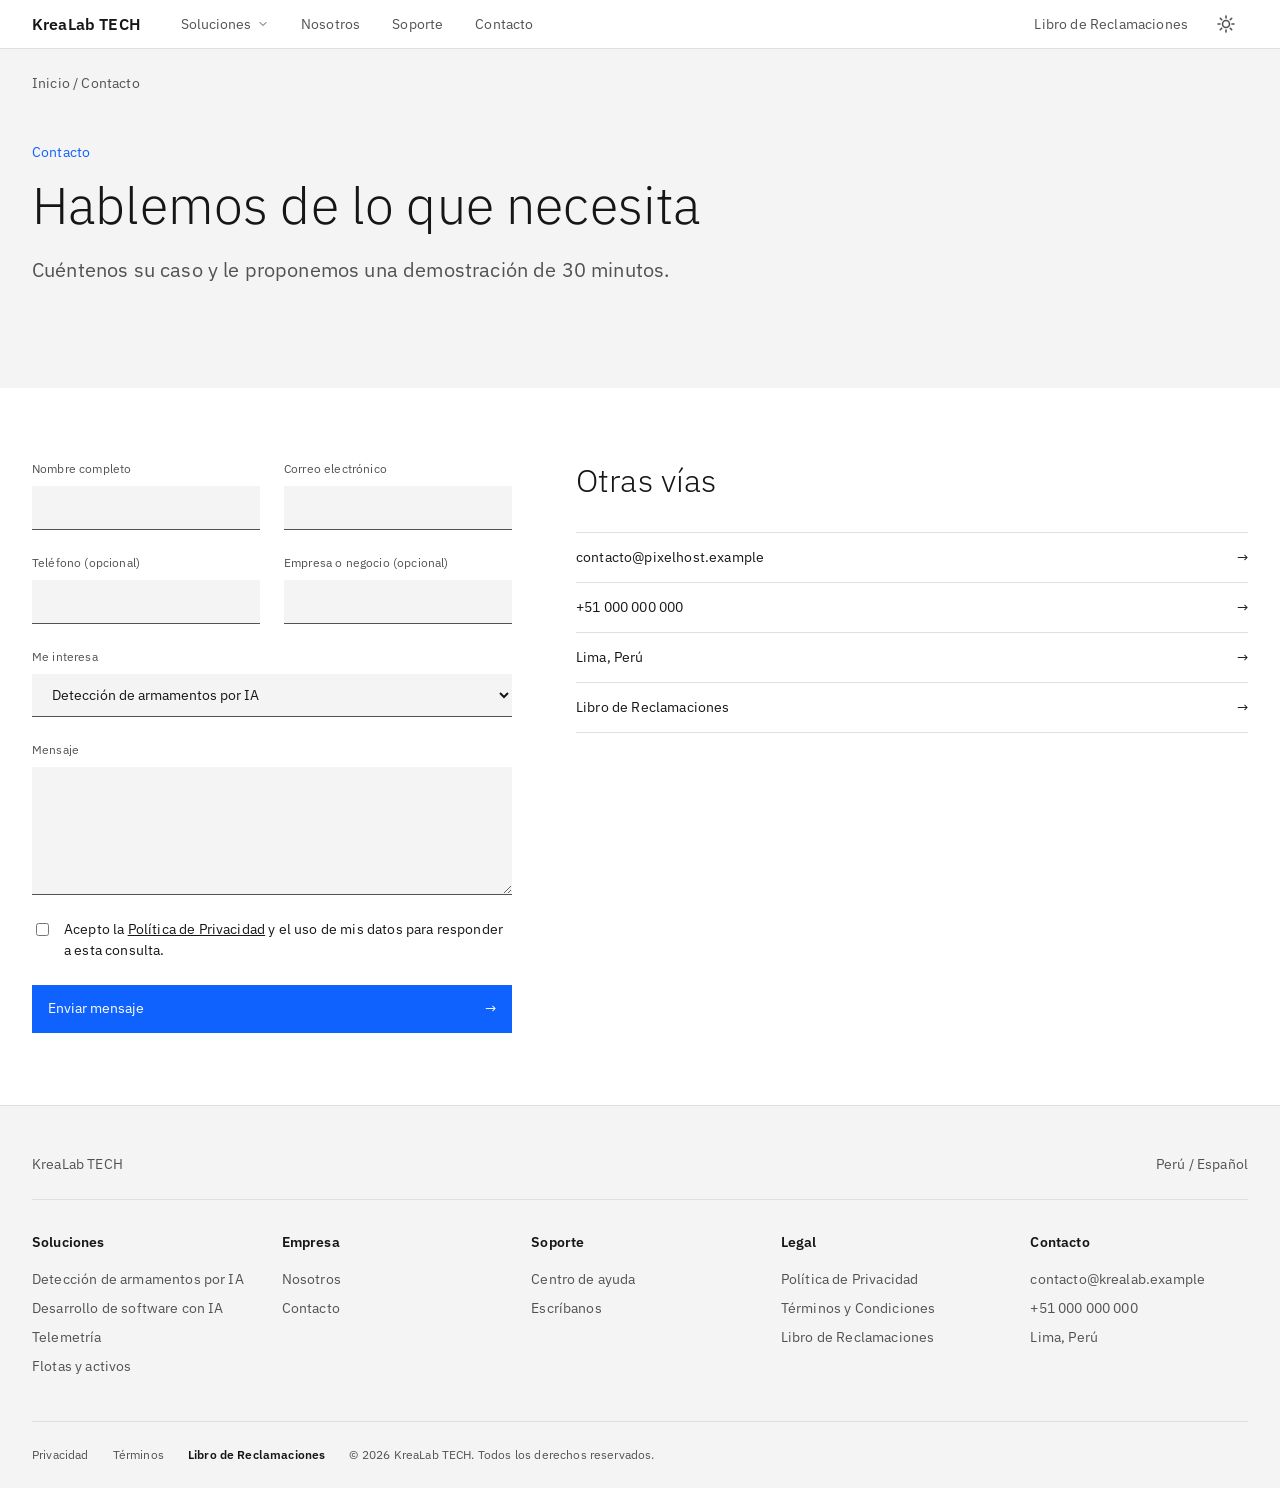
==== commit c5c33362: "Actualización de Contacto" ====
--- a/contacto.html
+++ b/contacto.html
@@ -1,51 +1,228 @@
 <!DOCTYPE html>
 <html lang="es">
 <head>
-<meta charset="utf-8">
-<meta name="viewport" content="width=device-width, initial-scale=1, viewport-fit=cover">
-<title>Contacto · KreaLab TECH</title>
-<meta name="description" content="Contacte a KreaLab TECH y solicite una demostración.">
-<link rel="icon" type="image/png" href="Media/PixelHost-Logo.png">
-<link href="https://fonts.googleapis.com/css2?family=IBM+Plex+Sans:wght@300;400;600&display=swap" rel="stylesheet">
-<script>(function(){try{var t=localStorage.getItem('pixelhost-theme');if(t==='light'||t==='dark'){document.documentElement.setAttribute('data-theme',t);}else{var d=(window.matchMedia&&window.matchMedia('(prefers-color-scheme: dark)').matches)?'dark':'light';document.documentElement.setAttribute('data-theme',d);}}catch(e){}})();</script>
-<link rel="stylesheet" href="styles.css">
+  <meta charset="utf-8">
+  <meta name="viewport" content="width=device-width, initial-scale=1, viewport-fit=cover">
+  <title>Contacto · KreaLab TECH</title>
+  <meta name="description" content="Contacte a KreaLab TECH y solicite una demostración.">
+  <link href="https://fonts.googleapis.com/css2?family=IBM+Plex+Sans:wght@300;400;600&display=swap" rel="stylesheet">
+  <script>
+    (function () {
+      try {
+        var t = localStorage.getItem('pixelhost-theme');
+        if (t === 'light' || t === 'dark') {
+          document.documentElement.setAttribute('data-theme', t);
+        } else {
+          var d = (window.matchMedia && window.matchMedia('(prefers-color-scheme: dark)').matches) ? 'dark' : 'light';
+          document.documentElement.setAttribute('data-theme', d);
+        }
+      } catch (e) {}
+    })();
+  </script>
+  <link rel="stylesheet" href="styles.css">
 </head>
 <body>
-<header class="mast">
-<div class="wrap"><div class="bar">
-<button class="burger" aria-label="Abrir menú" aria-expanded="false" aria-controls="menu" id="bg"><svg class="icon-menu" width="20" height="20" viewBox="0 0 20 20" fill="currentColor" aria-hidden="true"><rect x="2" y="4" width="16" height="2"></rect><rect x="2" y="9" width="16" height="2"></rect><rect x="2" y="14" width="16" height="2"></rect></svg><svg class="icon-close" width="20" height="20" viewBox="0 0 20 20" fill="none" stroke="currentColor" stroke-width="2" stroke-linecap="round" aria-hidden="true"><line x1="4" y1="4" x2="16" y2="16"></line><line x1="16" y1="4" x2="4" y2="16"></line></svg></button>
-<a class="logo" href="index.html">KreaLab TECH</a>
-<nav class="menu" id="menu" aria-label="Principal">
-<button aria-expanded="false" aria-controls="m1">Soluciones <svg class="chevron" width="20" height="20" viewBox="0 0 24 24" fill="none" stroke="currentColor" stroke-width="2" stroke-linecap="round" stroke-linejoin="round" aria-hidden="true"><polyline points="6 9 12 15 18 9"></polyline></svg></button>
-<div class="mega" id="m1"><div class="wrap"><div><b>Seguridad con IA</b><a href="deteccion-armamentos.html">Resumen</a><a href="deteccion-armamentos.html#como-funciona">Cómo funciona</a><a href="deteccion-armamentos.html#preguntas">Preguntas frecuentes</a></div><div><b>Desarrollo con IA</b><a href="desarrollo-ia.html">Resumen</a><a href="desarrollo-ia.html#como-funciona">Cómo funciona</a><a href="desarrollo-ia.html#preguntas">Preguntas frecuentes</a></div><div><b>Telemetría</b><a href="telemetria.html">Resumen</a><a href="telemetria.html#como-funciona">Cómo funciona</a><a href="telemetria.html#preguntas">Preguntas frecuentes</a></div><div><b>Flotas y activos</b><a href="flotas-activos.html">Resumen</a><a href="flotas-activos.html#como-funciona">Cómo funciona</a><a href="flotas-activos.html#preguntas">Preguntas frecuentes</a></div></div></div>
-<a href="nosotros.html">Nosotros</a><a href="soporte.html">Soporte</a><a href="contacto.html">Contacto</a>
-</nav>
-<div class="tools"><a class="hide" href="libro-de-reclamaciones.html">Libro de Reclamaciones</a><button type="button" class="theme-btn" id="theme-btn" aria-label="Activar modo oscuro" title="Activar modo oscuro"><svg class="theme-icon-sun" width="20" height="20" viewBox="0 0 20 20" fill="none" stroke="currentColor" stroke-width="1.6" stroke-linecap="round" stroke-linejoin="round" aria-hidden="true"><circle cx="10" cy="10" r="3.5"></circle><line x1="10" y1="2" x2="10" y2="4"></line><line x1="10" y1="16" x2="10" y2="18"></line><line x1="2" y1="10" x2="4" y2="10"></line><line x1="16" y1="10" x2="18" y2="10"></line><line x1="4.34" y1="4.34" x2="5.76" y2="5.76"></line><line x1="14.24" y1="14.24" x2="15.66" y2="15.66"></line><line x1="4.34" y1="15.66" x2="5.76" y2="14.24"></line><line x1="14.24" y1="5.76" x2="15.66" y2="4.34"></line></svg><svg class="theme-icon-moon" width="20" height="20" viewBox="0 0 20 20" fill="currentColor" aria-hidden="true"><path d="M17.293 13.293A8 8 0 016.707 2.707a8.001 8.001 0 1010.586 10.586z"></path></svg></button></div>
-</div></div>
-</header>
-<main><div class="phero"><div class="wrap"><nav class="crumb" aria-label="Ruta"><a href="index.html">Inicio</a> / Contacto</nav><p class="kick">Contacto</p><h1>Hablemos de lo que necesita</h1><p>Cuéntenos su caso y le proponemos una demostración de 30 minutos.</p></div></div><section><div class="wrap two"><div>
-<form class="form" data-form="contacto" novalidate><div class="fld"><label for="c-nombre">Nombre completo</label><input id="c-nombre" name="nombre" type="text" required></div><div class="fld"><label for="c-correo">Correo electrónico</label><input id="c-correo" name="correo" type="email" required></div><div class="fld"><label for="c-tel">Teléfono (opcional)</label><input id="c-tel" name="tel" type="tel"></div><div class="fld"><label for="c-empresa">Empresa o negocio (opcional)</label><input id="c-empresa" name="empresa" type="text"></div>
-<div class="fld full"><label for="c-interes">Me interesa</label><select id="c-interes" name="interes" required><option>Detección de armamentos por IA</option><option>Desarrollo de software con IA</option><option>Telemetría</option><option>Flotas y activos</option><option>Otro</option></select></div>
-<div class="fld full"><label for="c-msg">Mensaje</label><textarea id="c-msg" name="msg" required></textarea></div>
-<div class="fld full chk"><input id="c-ok" name="ok" type="checkbox" required><label for="c-ok">Acepto la <a href="privacidad.html" style="text-decoration:underline">Política de Privacidad</a> y el uso de mis datos para responder a esta consulta.</label></div>
-<div class="fld full"><button class="btn" type="submit">Enviar mensaje <span>→</span></button></div>
-</form>
-<div class="box result" id="cres"><b>Mensaje listo.</b> Este formulario de demostración no guarda datos en un servidor. Pulse el enlace para enviarlo desde su correo: <a id="cmail" href="#" style="text-decoration:underline;color:var(--blue)">Abrir mi correo</a></div>
-</div><aside><h2>Otras vías</h2><div class="links"><a href="mailto:contacto@pixelhost.example">contacto@pixelhost.example <span>→</span></a><a href="#">+51 000 000 000 <span>→</span></a><a href="#">Lima, Perú <span>→</span></a><a href="libro-de-reclamaciones.html">Libro de Reclamaciones <span>→</span></a></div><p style="color:var(--ink2);font-size:14px;margin-top:16px">Datos de contacto de ejemplo. Reemplácelos por los reales.</p></aside></div></section></main>
-<footer><div class="wrap">
-<div class="loc"><span>KreaLab TECH</span><a href="#" style="padding:0">Perú / Español</a></div>
-<div class="cols">
-<div><b>Soluciones</b><a href="deteccion-armamentos.html">Detección de armamentos por IA</a><a href="desarrollo-ia.html">Desarrollo de software con IA</a><a href="telemetria.html">Telemetría</a><a href="flotas-activos.html">Flotas y activos</a></div>
-<div><b>Empresa</b><a href="nosotros.html">Nosotros</a><a href="contacto.html">Contacto</a></div>
-<div><b>Soporte</b><a href="soporte.html">Centro de ayuda</a><a href="contacto.html">Escríbanos</a></div>
-<div><b>Legal</b><a href="privacidad.html">Política de Privacidad</a><a href="terminos.html">Términos y Condiciones</a><a href="libro-de-reclamaciones.html">Libro de Reclamaciones</a></div>
-<div><b>Contacto</b><a href="mailto:contacto@krealab.example">contacto@krealab.example</a><a href="#">+51 000 000 000</a><a href="#">Lima, Perú</a></div>
-</div>
-<div class="legal"><a href="privacidad.html">Privacidad</a><a href="terminos.html">Términos</a><a class="libro" href="libro-de-reclamaciones.html">Libro de Reclamaciones</a><span>© 2026 KreaLab TECH. Todos los derechos reservados.</span></div>
-</div></footer>
-<button type="button" class="scroll-top" id="scroll-top" aria-label="Volver al principio" title="Volver arriba" tabindex="-1" aria-hidden="true">
-<svg width="20" height="20" viewBox="0 0 24 24" fill="none" stroke="currentColor" stroke-width="2.5" stroke-linecap="round" stroke-linejoin="round" aria-hidden="true"><path d="M12 19V5M5 12l7-7 7 7"/></svg>
-</button>
-<script src="script.js"></script>
+  <header class="mast">
+    <div class="wrap">
+      <div class="bar">
+        <button class="burger" aria-label="Abrir menú" aria-expanded="false" aria-controls="menu" id="bg">
+          <svg class="icon-menu" width="20" height="20" viewBox="0 0 20 20" fill="currentColor" aria-hidden="true">
+            <rect x="2" y="4" width="16" height="2"></rect>
+            <rect x="2" y="9" width="16" height="2"></rect>
+            <rect x="2" y="14" width="16" height="2"></rect>
+          </svg>
+          <svg class="icon-close" width="20" height="20" viewBox="0 0 20 20" fill="none" stroke="currentColor" stroke-width="2" stroke-linecap="round" aria-hidden="true">
+            <line x1="4" y1="4" x2="16" y2="16"></line>
+            <line x1="16" y1="4" x2="4" y2="16"></line>
+          </svg>
+        </button>
+        <a class="logo" href="index.html">KreaLab TECH</a>
+        <nav class="menu" id="menu" aria-label="Principal">
+          <button aria-expanded="false" aria-controls="m1">
+            Soluciones
+            <svg class="chevron" width="20" height="20" viewBox="0 0 24 24" fill="none" stroke="currentColor" stroke-width="2" stroke-linecap="round" stroke-linejoin="round" aria-hidden="true">
+              <polyline points="6 9 12 15 18 9"></polyline>
+            </svg>
+          </button>
+          <div class="mega" id="m1">
+            <div class="wrap">
+              <div>
+                <b>Seguridad con IA</b>
+                <a href="deteccion-armamentos.html">Resumen</a>
+                <a href="deteccion-armamentos.html#como-funciona">Cómo funciona</a>
+                <a href="deteccion-armamentos.html#preguntas">Preguntas frecuentes</a>
+              </div>
+              <div>
+                <b>Desarrollo con IA</b>
+                <a href="desarrollo-ia.html">Resumen</a>
+                <a href="desarrollo-ia.html#como-funciona">Cómo funciona</a>
+                <a href="desarrollo-ia.html#preguntas">Preguntas frecuentes</a>
+              </div>
+              <div>
+                <b>Telemetría</b>
+                <a href="telemetria.html">Resumen</a>
+                <a href="telemetria.html#como-funciona">Cómo funciona</a>
+                <a href="telemetria.html#preguntas">Preguntas frecuentes</a>
+              </div>
+              <div>
+                <b>Flotas y activos</b>
+                <a href="flotas-activos.html">Resumen</a>
+                <a href="flotas-activos.html#como-funciona">Cómo funciona</a>
+                <a href="flotas-activos.html#preguntas">Preguntas frecuentes</a>
+              </div>
+            </div>
+          </div>
+          <a href="nosotros.html">Nosotros</a>
+          <a href="soporte.html">Soporte</a>
+          <a href="contacto.html">Contacto</a>
+        </nav>
+        <div class="tools">
+          <a class="hide" href="libro-de-reclamaciones.html">Libro de Reclamaciones</a>
+          <button type="button" class="theme-btn" id="theme-btn" aria-label="Activar modo oscuro" title="Activar modo oscuro">
+            <svg class="theme-icon-sun" width="20" height="20" viewBox="0 0 20 20" fill="none" stroke="currentColor" stroke-width="1.6" stroke-linecap="round" stroke-linejoin="round" aria-hidden="true">
+              <circle cx="10" cy="10" r="3.5"></circle>
+              <line x1="10" y1="2" x2="10" y2="4"></line>
+              <line x1="10" y1="16" x2="10" y2="18"></line>
+              <line x1="2" y1="10" x2="4" y2="10"></line>
+              <line x1="16" y1="10" x2="18" y2="10"></line>
+              <line x1="4.34" y1="4.34" x2="5.76" y2="5.76"></line>
+              <line x1="14.24" y1="14.24" x2="15.66" y2="15.66"></line>
+              <line x1="4.34" y1="15.66" x2="5.76" y2="14.24"></line>
+              <line x1="14.24" y1="5.76" x2="15.66" y2="4.34"></line>
+            </svg>
+            <svg class="theme-icon-moon" width="20" height="20" viewBox="0 0 20 20" fill="currentColor" aria-hidden="true">
+              <path d="M17.293 13.293A8 8 0 016.707 2.707a8.001 8.001 0 1010.586 10.586z"></path>
+            </svg>
+          </button>
+        </div>
+      </div>
+    </div>
+  </header>
+
+  <main>
+    <div class="phero">
+      <div class="wrap">
+        <nav class="crumb" aria-label="Ruta">
+          <a href="index.html">Inicio</a> / Contacto
+        </nav>
+        <p class="kick">Contacto</p>
+        <h1>Hablemos de lo que necesita</h1>
+        <p>Cuéntenos su caso y le proponemos una demostración de 30 minutos.</p>
+      </div>
+    </div>
+
+    <section>
+      <div class="wrap two">
+        <div>
+          <form class="form" data-form="contacto" novalidate>
+            <div class="fld">
+              <label for="c-nombre">Nombre completo</label>
+              <input id="c-nombre" name="nombre" type="text" required>
+            </div>
+            <div class="fld">
+              <label for="c-correo">Correo electrónico</label>
+              <input id="c-correo" name="correo" type="email" required>
+            </div>
+            <div class="fld">
+              <label for="c-tel">Teléfono (opcional)</label>
+              <input id="c-tel" name="tel" type="tel">
+            </div>
+            <div class="fld">
+              <label for="c-empresa">Empresa o negocio (opcional)</label>
+              <input id="c-empresa" name="empresa" type="text">
+            </div>
+            <div class="fld full">
+              <label for="c-interes">Me interesa</label>
+              <select id="c-interes" name="interes" required>
+                <option>Detección de armamentos por IA</option>
+                <option>Desarrollo de software con IA</option>
+                <option>Telemetría</option>
+                <option>Flotas y activos</option>
+                <option>Otro</option>
+              </select>
+            </div>
+            <div class="fld full">
+              <label for="c-msg">Mensaje</label>
+              <textarea id="c-msg" name="msg" required></textarea>
+            </div>
+            <div class="fld full chk">
+              <input id="c-ok" name="ok" type="checkbox" required>
+              <label for="c-ok">Acepto la <a href="privacidad.html" style="text-decoration:underline">Política de Privacidad</a> y el uso de mis datos para responder a esta consulta.</label>
+            </div>
+            <div class="fld full">
+              <button class="btn" type="submit">Enviar mensaje <span>→</span></button>
+            </div>
+          </form>
+
+          <div class="box result" id="cres">
+            <b>Mensaje listo.</b> Este formulario de demostración no guarda datos en un servidor. Pulse el enlace para enviarlo desde su correo: <a id="cmail" href="#" style="text-decoration:underline;color:var(--blue)">Abrir mi correo</a>
+          </div>
+        </div>
+
+        <aside>
+          <h2>Otras vías</h2>
+          <div class="links">
+            <a href="mailto:contacto@pixelhost.example">contacto@pixelhost.example <span>→</span></a>
+            <a href="#">+51 000 000 000 <span>→</span></a>
+            <a href="#">Lima, Perú <span>→</span></a>
+            <a href="libro-de-reclamaciones.html">Libro de Reclamaciones <span>→</span></a>
+          </div>
+        </aside>
+      </div>
+    </section>
+  </main>
+
+  <footer>
+    <div class="wrap">
+      <div class="loc">
+        <span>KreaLab TECH</span>
+        <a href="#" style="padding:0">Perú / Español</a>
+      </div>
+      <div class="cols">
+        <div>
+          <b>Soluciones</b>
+          <a href="deteccion-armamentos.html">Detección de armamentos por IA</a>
+          <a href="desarrollo-ia.html">Desarrollo de software con IA</a>
+          <a href="telemetria.html">Telemetría</a>
+          <a href="flotas-activos.html">Flotas y activos</a>
+        </div>
+        <div>
+          <b>Empresa</b>
+          <a href="nosotros.html">Nosotros</a>
+          <a href="contacto.html">Contacto</a>
+        </div>
+        <div>
+          <b>Soporte</b>
+          <a href="soporte.html">Centro de ayuda</a>
+          <a href="contacto.html">Escríbanos</a>
+        </div>
+        <div>
+          <b>Legal</b>
+          <a href="privacidad.html">Política de Privacidad</a>
+          <a href="terminos.html">Términos y Condiciones</a>
+          <a href="libro-de-reclamaciones.html">Libro de Reclamaciones</a>
+        </div>
+        <div>
+          <b>Contacto</b>
+          <a href="mailto:contacto@krealab.example">contacto@krealab.example</a>
+          <a href="#">+51 000 000 000</a>
+          <a href="#">Lima, Perú</a>
+        </div>
+      </div>
+      <div class="legal">
+        <a href="privacidad.html">Privacidad</a>
+        <a href="terminos.html">Términos</a>
+        <a class="libro" href="libro-de-reclamaciones.html">Libro de Reclamaciones</a>
+        <span>© 2026 KreaLab TECH. Todos los derechos reservados.</span>
+      </div>
+    </div>
+  </footer>
+
+  <button type="button" class="scroll-top" id="scroll-top" aria-label="Volver al principio" title="Volver arriba" tabindex="-1" aria-hidden="true">
+    <svg width="20" height="20" viewBox="0 0 24 24" fill="none" stroke="currentColor" stroke-width="2.5" stroke-linecap="round" stroke-linejoin="round" aria-hidden="true">
+      <path d="M12 19V5M5 12l7-7 7 7"/>
+    </svg>
+  </button>
+  <script src="script.js"></script>
 </body>
 </html>
--- a/styles.css
+++ b/styles.css
@@ -1,606 +1,1671 @@
 :root,
-:root[data-theme="light"]{
-  --bg:#fff;
-  --layer:#f4f4f4;
-  --layer-2:#e0e0e0;
-  --ink:#161616;
-  --ink2:#525252;
-  --ink3:#6f6f6f;
-  --line:#e0e0e0;
-  --line-strong:#8d8d8d;
-  --blue:#0f62fe;
-  --blue-h:#0050e6;
-  --dk:#ffffff;
-  --ph:#e0e0e0;
-  --btn-bg:#0f62fe;
-  --btn-bg-h:#0050e6;
-  --btn-ink:#fff;
+:root[data-theme="light"] {
+  --bg: #fff;
+  --layer: #f4f4f4;
+  --layer-2: #e0e0e0;
+  --ink: #161616;
+  --ink2: #525252;
+  --ink3: #6f6f6f;
+  --line: #e0e0e0;
+  --line-strong: #8d8d8d;
+  --blue: #0f62fe;
+  --blue-h: #0050e6;
+  --dk: #ffffff;
+  --ph: #e0e0e0;
+  --btn-bg: #0f62fe;
+  --btn-bg-h: #0050e6;
+  --btn-ink: #fff;
 
   /* Encabezado */
-  --mast-bg:#ffffff;
-  --mast-color:#161616;
-  --mast-line:#e0e0e0;
-  --mast-hover:#f4f4f4;
-  --mast-active:#e8e8e8;
-  --mast-nav-ink:#525252;
+  --mast-bg: #ffffff;
+  --mast-color: #161616;
+  --mast-line: #e0e0e0;
+  --mast-hover: #f4f4f4;
+  --mast-active: #e8e8e8;
+  --mast-nav-ink: #525252;
 
   /* Menú y Mega menú */
-  --menu-bg:#ffffff;
-  --menu-sub-bg:#f4f4f4;
-  --menu-line:#e0e0e0;
-  --menu-category:#0f62fe;
-  --menu-ink:#161616;
-  --menu-ink2:#525252;
+  --menu-bg: #ffffff;
+  --menu-sub-bg: #f4f4f4;
+  --menu-line: #e0e0e0;
+  --menu-category: #0f62fe;
+  --menu-ink: #161616;
+  --menu-ink2: #525252;
 
   /* Selector de tema */
-  --theme-menu-bg:#ffffff;
-  --theme-menu-line:#e0e0e0;
-  --theme-menu-hover:#f4f4f4;
-  --theme-menu-ink:#161616;
-  --theme-menu-active:#0f62fe;
+  --theme-menu-bg: #ffffff;
+  --theme-menu-line: #e0e0e0;
+  --theme-menu-hover: #f4f4f4;
+  --theme-menu-ink: #161616;
+  --theme-menu-active: #0f62fe;
 
   /* Portadas .hero y .phero */
-  --hero-bg:#f4f4f4;
-  --hero-ink:#161616;
-  --hero-ink2:#525252;
-  --hero-eyebrow:#0f62fe;
-  --hero-line:#e0e0e0;
-  --hero-btn-alt-color:#0f62fe;
-  --hero-btn-alt-border:#0f62fe;
-  --hero-btn-alt-hover-bg:#0f62fe;
-  --hero-btn-alt-hover-ink:#ffffff;
+  --hero-bg: #f4f4f4;
+  --hero-ink: #161616;
+  --hero-ink2: #525252;
+  --hero-eyebrow: #0f62fe;
+  --hero-line: #e0e0e0;
+  --hero-btn-alt-color: #0f62fe;
+  --hero-btn-alt-border: #0f62fe;
+  --hero-btn-alt-hover-bg: #0f62fe;
+  --hero-btn-alt-hover-ink: #ffffff;
+  --hero-pill-bg: #ffffff;
 
   /* Sección Impacto y bloques */
-  --impact-bg:#f4f4f4;
-  --impact-card-bg:#ffffff;
-  --impact-line:#e0e0e0;
-  --impact-ink:#161616;
-  --impact-ink2:#525252;
-  --impact-num:#0f62fe;
+  --impact-bg: #f4f4f4;
+  --impact-card-bg: #ffffff;
+  --impact-line: #e0e0e0;
+  --impact-ink: #161616;
+  --impact-ink2: #525252;
+  --impact-num: #0f62fe;
 
   /* Pie de página */
-  --footer-bg:#f4f4f4;
-  --footer-ink:#525252;
-  --footer-heading:#161616;
-  --footer-line:#e0e0e0;
-  --footer-hover:#0f62fe;
-
-  color-scheme:light;
-  box-sizing:border-box;
-  padding-top:env(safe-area-inset-top,0px);
-  padding-bottom:env(safe-area-inset-bottom,0px)
-}
-@media (prefers-color-scheme:dark){
-  :root:not([data-theme="light"]){
-    --bg:#161616;
-    --layer:#262626;
-    --layer-2:#353535;
-    --ink:#f4f4f4;
-    --ink2:#c6c6c6;
-    --ink3:#8d8d8d;
-    --line:#393939;
-    --line-strong:#525252;
-    --blue:#78a9ff;
-    --blue-h:#a6c8ff;
-    --dk:#0b0b0b;
-    --ph:#393939;
-    --btn-bg:#0f62fe;
-    --btn-bg-h:#0050e6;
-    --btn-ink:#fff;
+  --footer-bg: #f4f4f4;
+  --footer-ink: #525252;
+  --footer-heading: #161616;
+  --footer-line: #e0e0e0;
+  --footer-hover: #0f62fe;
+
+  color-scheme: light;
+  box-sizing: border-box;
+  padding-top: env(safe-area-inset-top, 0px);
+  padding-bottom: env(safe-area-inset-bottom, 0px);
+}
+@media (prefers-color-scheme: dark) {
+  :root:not([data-theme="light"]) {
+    --bg: #161616;
+    --layer: #262626;
+    --layer-2: #353535;
+    --ink: #f4f4f4;
+    --ink2: #c6c6c6;
+    --ink3: #8d8d8d;
+    --line: #393939;
+    --line-strong: #525252;
+    --blue: #78a9ff;
+    --blue-h: #a6c8ff;
+    --dk: #0b0b0b;
+    --ph: #393939;
+    --btn-bg: #0f62fe;
+    --btn-bg-h: #0050e6;
+    --btn-ink: #fff;
 
     /* Encabezado */
-    --mast-bg:#161616;
-    --mast-color:#f4f4f4;
-    --mast-line:#262626;
-    --mast-hover:#353535;
-    --mast-active:#222222;
-    --mast-nav-ink:#c6c6c6;
+    --mast-bg: #161616;
+    --mast-color: #f4f4f4;
+    --mast-line: #262626;
+    --mast-hover: #353535;
+    --mast-active: #222222;
+    --mast-nav-ink: #c6c6c6;
 
     /* Menú y Mega menú */
-    --menu-bg:#161616;
-    --menu-sub-bg:#1c1c1c;
-    --menu-line:#393939;
-    --menu-category:#78a9ff;
-    --menu-ink:#f4f4f4;
-    --menu-ink2:#c6c6c6;
+    --menu-bg: #161616;
+    --menu-sub-bg: #1c1c1c;
+    --menu-line: #393939;
+    --menu-category: #78a9ff;
+    --menu-ink: #f4f4f4;
+    --menu-ink2: #c6c6c6;
 
     /* Selector de tema */
-    --theme-menu-bg:#262626;
-    --theme-menu-line:#393939;
-    --theme-menu-hover:#353535;
-    --theme-menu-ink:#f4f4f4;
-    --theme-menu-active:#78a9ff;
+    --theme-menu-bg: #262626;
+    --theme-menu-line: #393939;
+    --theme-menu-hover: #353535;
+    --theme-menu-ink: #f4f4f4;
+    --theme-menu-active: #78a9ff;
 
     /* Portadas .hero y .phero */
-    --hero-bg:#161616;
-    --hero-ink:#ffffff;
-    --hero-ink2:#c6c6c6;
-    --hero-eyebrow:#78a9ff;
-    --hero-line:#393939;
-    --hero-btn-alt-color:#78a9ff;
-    --hero-btn-alt-border:#78a9ff;
-    --hero-btn-alt-hover-bg:#78a9ff;
-    --hero-btn-alt-hover-ink:#161616;
+    --hero-bg: #161616;
+    --hero-ink: #ffffff;
+    --hero-ink2: #c6c6c6;
+    --hero-eyebrow: #78a9ff;
+    --hero-line: #393939;
+    --hero-btn-alt-color: #78a9ff;
+    --hero-btn-alt-border: #78a9ff;
+    --hero-btn-alt-hover-bg: #78a9ff;
+    --hero-btn-alt-hover-ink: #161616;
+    --hero-pill-bg: #262626;
 
     /* Sección Impacto y bloques */
-    --impact-bg:#161616;
-    --impact-card-bg:#161616;
-    --impact-line:#393939;
-    --impact-ink:#ffffff;
-    --impact-ink2:#c6c6c6;
-    --impact-num:#78a9ff;
+    --impact-bg: #161616;
+    --impact-card-bg: #161616;
+    --impact-line: #393939;
+    --impact-ink: #ffffff;
+    --impact-ink2: #c6c6c6;
+    --impact-num: #78a9ff;
 
     /* Pie de página */
-    --footer-bg:#161616;
-    --footer-ink:#c6c6c6;
-    --footer-heading:#ffffff;
-    --footer-line:#393939;
-    --footer-hover:#ffffff;
-
-    color-scheme:dark;
-  }
-}
-:root[data-theme="dark"]{
-  --bg:#161616;
-  --layer:#262626;
-  --layer-2:#353535;
-  --ink:#f4f4f4;
-  --ink2:#c6c6c6;
-  --ink3:#8d8d8d;
-  --line:#393939;
-  --line-strong:#525252;
-  --blue:#78a9ff;
-  --blue-h:#a6c8ff;
-  --dk:#0b0b0b;
-  --ph:#393939;
-  --btn-bg:#0f62fe;
-  --btn-bg-h:#0050e6;
-  --btn-ink:#fff;
+    --footer-bg: #161616;
+    --footer-ink: #c6c6c6;
+    --footer-heading: #ffffff;
+    --footer-line: #393939;
+    --footer-hover: #ffffff;
+
+    color-scheme: dark;
+  }
+}
+:root[data-theme="dark"] {
+  --bg: #161616;
+  --layer: #262626;
+  --layer-2: #353535;
+  --ink: #f4f4f4;
+  --ink2: #c6c6c6;
+  --ink3: #8d8d8d;
+  --line: #393939;
+  --line-strong: #525252;
+  --blue: #78a9ff;
+  --blue-h: #a6c8ff;
+  --dk: #0b0b0b;
+  --ph: #393939;
+  --btn-bg: #0f62fe;
+  --btn-bg-h: #0050e6;
+  --btn-ink: #fff;
 
   /* Encabezado */
-  --mast-bg:#161616;
-  --mast-color:#f4f4f4;
-  --mast-line:#262626;
-  --mast-hover:#353535;
-  --mast-active:#222222;
-  --mast-nav-ink:#c6c6c6;
+  --mast-bg: #161616;
+  --mast-color: #f4f4f4;
+  --mast-line: #262626;
+  --mast-hover: #353535;
+  --mast-active: #222222;
+  --mast-nav-ink: #c6c6c6;
 
   /* Menú y Mega menú */
-  --menu-bg:#161616;
-  --menu-sub-bg:#1c1c1c;
-  --menu-line:#393939;
-  --menu-category:#78a9ff;
-  --menu-ink:#f4f4f4;
-  --menu-ink2:#c6c6c6;
+  --menu-bg: #161616;
+  --menu-sub-bg: #1c1c1c;
+  --menu-line: #393939;
+  --menu-category: #78a9ff;
+  --menu-ink: #f4f4f4;
+  --menu-ink2: #c6c6c6;
 
   /* Selector de tema */
-  --theme-menu-bg:#262626;
-  --theme-menu-line:#393939;
-  --theme-menu-hover:#353535;
-  --theme-menu-ink:#f4f4f4;
-  --theme-menu-active:#78a9ff;
+  --theme-menu-bg: #262626;
+  --theme-menu-line: #393939;
+  --theme-menu-hover: #353535;
+  --theme-menu-ink: #f4f4f4;
+  --theme-menu-active: #78a9ff;
 
   /* Portadas .hero y .phero */
-  --hero-bg:#161616;
-  --hero-ink:#ffffff;
-  --hero-ink2:#c6c6c6;
-  --hero-eyebrow:#78a9ff;
-  --hero-line:#393939;
-  --hero-btn-alt-color:#78a9ff;
-  --hero-btn-alt-border:#78a9ff;
-  --hero-btn-alt-hover-bg:#78a9ff;
-  --hero-btn-alt-hover-ink:#161616;
+  --hero-bg: #161616;
+  --hero-ink: #ffffff;
+  --hero-ink2: #c6c6c6;
+  --hero-eyebrow: #78a9ff;
+  --hero-line: #393939;
+  --hero-btn-alt-color: #78a9ff;
+  --hero-btn-alt-border: #78a9ff;
+  --hero-btn-alt-hover-bg: #78a9ff;
+  --hero-btn-alt-hover-ink: #161616;
+  --hero-pill-bg: #262626;
 
   /* Sección Impacto y bloques */
-  --impact-bg:#161616;
-  --impact-card-bg:#161616;
-  --impact-line:#393939;
-  --impact-ink:#ffffff;
-  --impact-ink2:#c6c6c6;
-  --impact-num:#78a9ff;
+  --impact-bg: #161616;
+  --impact-card-bg: #161616;
+  --impact-line: #393939;
+  --impact-ink: #ffffff;
+  --impact-ink2: #c6c6c6;
+  --impact-num: #78a9ff;
 
   /* Pie de página */
-  --footer-bg:#161616;
-  --footer-ink:#c6c6c6;
-  --footer-heading:#ffffff;
-  --footer-line:#393939;
-  --footer-hover:#ffffff;
-
-  color-scheme:dark;
-}
-html{scroll-padding-top:env(safe-area-inset-top,0px);overflow-x:hidden;color-scheme:light dark}
-html[data-theme="light"]{color-scheme:light}
-html[data-theme="dark"]{color-scheme:dark}
-*{box-sizing:border-box}
-body{margin:0;background:var(--bg);color:var(--ink);font:400 16px/1.5 "IBM Plex Sans","Helvetica Neue",Arial,sans-serif;letter-spacing:.16px;overflow-x:hidden}
-body.menu-open{overflow:hidden;touch-action:none}
-a{color:inherit;text-decoration:none}
-button{font:inherit;color:inherit;background:none;border:0;cursor:pointer}
-a:focus-visible,button:focus-visible{outline:2px solid var(--blue);outline-offset:-2px}
-.wrap{max-width:1584px;margin:0 auto;padding:0 32px}
+  --footer-bg: #161616;
+  --footer-ink: #c6c6c6;
+  --footer-heading: #ffffff;
+  --footer-line: #393939;
+  --footer-hover: #ffffff;
+
+  color-scheme: dark;
+}
+html {
+  scroll-padding-top: env(safe-area-inset-top, 0px);
+  overflow-x: hidden;
+  color-scheme: light dark;
+}
+html[data-theme="light"] {
+  color-scheme: light;
+}
+html[data-theme="dark"] {
+  color-scheme: dark;
+}
+* {
+  box-sizing: border-box;
+}
+body {
+  margin: 0;
+  background: var(--bg);
+  color: var(--ink);
+  font:
+    400 16px/1.5 "IBM Plex Sans",
+    "Helvetica Neue",
+    Arial,
+    sans-serif;
+  letter-spacing: 0.16px;
+  overflow-x: hidden;
+}
+body.menu-open {
+  overflow: hidden;
+  touch-action: none;
+}
+a {
+  color: inherit;
+  text-decoration: none;
+}
+button {
+  font: inherit;
+  color: inherit;
+  background: none;
+  border: 0;
+  cursor: pointer;
+}
+a:focus-visible,
+button:focus-visible {
+  outline: 2px solid var(--blue);
+  outline-offset: -2px;
+}
+.wrap {
+  max-width: 1584px;
+  margin: 0 auto;
+  padding: 0 32px;
+}
 /* masthead */
-.mast{background:var(--mast-bg);color:var(--mast-color);position:sticky;top:env(safe-area-inset-top,0px);z-index:100;border-bottom:1px solid var(--mast-line);transition:background .2s ease,color .2s ease,border-color .2s ease}
-.bar{display:flex;align-items:stretch;height:48px}
-.logo{font-weight:600;display:flex;align-items:center;padding-right:24px;color:var(--mast-color)}
-.menu{display:flex;flex:1}
-.menu>button,.menu>a{padding:0 16px;font-size:14px;color:var(--mast-nav-ink);display:flex;align-items:center;gap:6px;transition:background .15s ease,color .15s ease}
-.menu>button:hover,.menu>a:hover,.menu>button[aria-expanded=true]{background:var(--mast-hover);color:var(--mast-color)}
-.menu>button .chevron{display:inline-block;width:12px;height:12px;color:inherit;flex-shrink:0;transition:transform .2s ease}
-.menu>button[aria-expanded=true] .chevron{transform:rotate(180deg)}
-.tools{display:flex;align-items:stretch;margin-left:auto}
-.tools a,.tools button{padding:0 16px;font-size:14px;color:var(--mast-nav-ink);display:flex;align-items:center;transition:background .15s ease,color .15s ease}
-.tools a:hover,.tools button:hover{background:var(--mast-hover);color:var(--mast-color)}
-.tools .theme-btn{padding:0;width:48px;height:48px;justify-content:center;color:var(--mast-nav-ink)}
-.mega{display:none;position:absolute;left:0;right:0;top:48px;background:var(--menu-bg);border-top:1px solid var(--menu-line);border-bottom:1px solid var(--menu-line);box-shadow:0 12px 28px rgba(0,0,0,.1);z-index:50}
-.mega.open{display:block}
-.mega .wrap{display:grid;grid-template-columns:repeat(4,1fr);gap:32px;padding-top:32px;padding-bottom:40px}
-.mega b{display:block;color:var(--menu-category);font-weight:600;font-size:14px;border-bottom:1px solid var(--menu-line);padding-bottom:8px;margin-bottom:8px}
-.mega a{display:block;color:var(--menu-ink2);font-size:14px;padding:6px 0;transition:color .15s ease}
-.mega a:hover{color:var(--menu-ink);text-decoration:underline}
-.burger{display:none}
+.mast {
+  background: var(--mast-bg);
+  color: var(--mast-color);
+  position: sticky;
+  top: env(safe-area-inset-top, 0px);
+  z-index: 100;
+  border-bottom: 1px solid var(--mast-line);
+  transition:
+    background 0.2s ease,
+    color 0.2s ease,
+    border-color 0.2s ease;
+}
+.bar {
+  display: flex;
+  align-items: stretch;
+  height: 48px;
+}
+.logo {
+  font-weight: 600;
+  display: flex;
+  align-items: center;
+  padding-right: 24px;
+  color: var(--mast-color);
+}
+.menu {
+  display: flex;
+  flex: 1;
+}
+.menu > button,
+.menu > a {
+  padding: 0 16px;
+  font-size: 14px;
+  color: var(--mast-nav-ink);
+  display: flex;
+  align-items: center;
+  gap: 6px;
+  transition:
+    background 0.15s ease,
+    color 0.15s ease;
+}
+.menu > button:hover,
+.menu > a:hover,
+.menu > button[aria-expanded="true"] {
+  background: var(--mast-hover);
+  color: var(--mast-color);
+}
+.menu > button .chevron {
+  display: inline-block;
+  width: 12px;
+  height: 12px;
+  color: inherit;
+  flex-shrink: 0;
+  transition: transform 0.2s ease;
+}
+.menu > button[aria-expanded="true"] .chevron {
+  transform: rotate(180deg);
+}
+.tools {
+  display: flex;
+  align-items: stretch;
+  margin-left: auto;
+}
+.tools a,
+.tools button {
+  padding: 0 16px;
+  font-size: 14px;
+  color: var(--mast-nav-ink);
+  display: flex;
+  align-items: center;
+  transition:
+    background 0.15s ease,
+    color 0.15s ease;
+}
+.tools a:hover,
+.tools button:hover {
+  background: var(--mast-hover);
+  color: var(--mast-color);
+}
+.tools .theme-btn {
+  padding: 0;
+  width: 48px;
+  height: 48px;
+  justify-content: center;
+  color: var(--mast-nav-ink);
+}
+.mega {
+  display: none;
+  position: absolute;
+  left: 0;
+  right: 0;
+  top: 48px;
+  background: var(--menu-bg);
+  border-top: 1px solid var(--menu-line);
+  border-bottom: 1px solid var(--menu-line);
+  box-shadow: 0 12px 28px rgba(0, 0, 0, 0.1);
+  z-index: 50;
+}
+.mega.open {
+  display: block;
+}
+.mega .wrap {
+  display: grid;
+  grid-template-columns: repeat(4, 1fr);
+  gap: 32px;
+  padding-top: 32px;
+  padding-bottom: 40px;
+}
+.mega b {
+  display: block;
+  color: var(--menu-category);
+  font-weight: 600;
+  font-size: 14px;
+  border-bottom: 1px solid var(--menu-line);
+  padding-bottom: 8px;
+  margin-bottom: 8px;
+}
+.mega a {
+  display: block;
+  color: var(--menu-ink2);
+  font-size: 14px;
+  padding: 6px 0;
+  transition: color 0.15s ease;
+}
+.mega a:hover {
+  color: var(--menu-ink);
+  text-decoration: underline;
+}
+.burger {
+  display: none;
+}
 /* hero */
-.hero{background:var(--hero-bg);color:var(--hero-ink);transition:background .2s ease,color .2s ease}
-.hero .wrap{display:grid;grid-template-columns:minmax(0,1fr) minmax(0,1fr);min-height:480px;align-items:center;gap:48px}
-.hero h1{font-weight:300;font-size:clamp(34px,4.6vw,56px);line-height:1.17;margin:0 0 24px;color:var(--hero-ink)}
-.hero p{color:var(--hero-ink2);font-size:20px;line-height:1.4;max-width:520px;margin:0 0 40px}
-.btn{display:inline-flex;align-items:center;justify-content:space-between;min-width:240px;height:48px;padding:0 16px;background:var(--btn-bg,#0f62fe);color:var(--btn-ink,#fff);font-size:14px}
-.btn:hover{background:var(--btn-bg-h,#0050e6)}
-.art{height:340px;background:linear-gradient(135deg,#0043ce 0 40%,#0f62fe 40% 70%,#4589ff 70%);position:relative}
-.art:after{content:"";position:absolute;inset:48px;border:1px solid rgba(255,255,255,.5)}
-.dots{display:flex;gap:8px;padding:0 0 24px}
-.dots i{width:24px;height:2px;background:#525252}.dots i:first-child{background:#fff}
+.hero {
+  background: var(--hero-bg);
+  color: var(--hero-ink);
+  transition:
+    background 0.2s ease,
+    color 0.2s ease;
+}
+.hero .wrap {
+  display: grid;
+  grid-template-columns: minmax(0, 1fr) minmax(0, 1fr);
+  min-height: 480px;
+  align-items: center;
+  gap: 48px;
+}
+.hero h1 {
+  font-weight: 300;
+  font-size: clamp(34px, 4.6vw, 56px);
+  line-height: 1.17;
+  margin: 0 0 24px;
+  color: var(--hero-ink);
+}
+.hero p {
+  color: var(--hero-ink2);
+  font-size: 20px;
+  line-height: 1.4;
+  max-width: 520px;
+  margin: 0 0 40px;
+}
+.btn {
+  display: inline-flex;
+  align-items: center;
+  justify-content: space-between;
+  min-width: 240px;
+  height: 48px;
+  padding: 0 16px;
+  background: var(--btn-bg, #0f62fe);
+  color: var(--btn-ink, #fff);
+  font-size: 14px;
+}
+.btn:hover {
+  background: var(--btn-bg-h, #0050e6);
+}
+.art {
+  height: 340px;
+  background: linear-gradient(
+    135deg,
+    #0043ce 0 40%,
+    #0f62fe 40% 70%,
+    #4589ff 70%
+  );
+  position: relative;
+}
+.art:after {
+  content: "";
+  position: absolute;
+  inset: 48px;
+  border: 1px solid rgba(255, 255, 255, 0.5);
+}
+.dots {
+  display: flex;
+  gap: 8px;
+  padding: 0 0 24px;
+}
+.dots i {
+  width: 24px;
+  height: 2px;
+  background: #525252;
+}
+.dots i:first-child {
+  background: #fff;
+}
 /* generic */
-section{padding:72px 0}
-h2{font-weight:300;font-size:32px;line-height:1.25;margin:0 0 32px}
-.layer{background:var(--layer)}
-.feat{display:grid;grid-template-columns:repeat(3,1fr);gap:1px;background:var(--line);border-block:1px solid var(--line)}
-.feat a{background:var(--bg);padding:24px;display:flex;justify-content:space-between;gap:16px;min-height:144px}
-.feat a:hover{background:var(--layer)}
-.feat h3{margin:0 0 8px;font-weight:400;font-size:20px;line-height:1.4}
-.feat p{margin:0;color:var(--ink2);font-size:14px}
-.arrow{color:var(--blue);align-self:flex-end}
+section {
+  padding: 72px 0;
+}
+h2 {
+  font-weight: 300;
+  font-size: 32px;
+  line-height: 1.25;
+  margin: 0 0 32px;
+}
+.layer {
+  background: var(--layer);
+}
+.feat {
+  display: grid;
+  grid-template-columns: repeat(3, 1fr);
+  gap: 1px;
+  background: var(--line);
+  border-block: 1px solid var(--line);
+}
+.feat a {
+  background: var(--bg);
+  padding: 24px;
+  display: flex;
+  justify-content: space-between;
+  gap: 16px;
+  min-height: 144px;
+}
+.feat a:hover {
+  background: var(--layer);
+}
+.feat h3 {
+  margin: 0 0 8px;
+  font-weight: 400;
+  font-size: 20px;
+  line-height: 1.4;
+}
+.feat p {
+  margin: 0;
+  color: var(--ink2);
+  font-size: 14px;
+}
+.arrow {
+  color: var(--blue);
+  align-self: flex-end;
+}
 /* tabs */
-.tabs{display:flex;border-bottom:1px solid var(--line);overflow-x:auto;margin-bottom:32px}
-.tabs button{padding:12px 24px;font-size:14px;color:var(--ink2);border-bottom:3px solid transparent;white-space:nowrap}
-.tabs button[aria-selected=true]{color:var(--ink);border-color:var(--blue)}
-.panel{display:none;grid-template-columns:5fr 7fr;gap:48px}
-.panel.on{display:grid}
-.panel h3{font-weight:300;font-size:28px;line-height:1.3;margin:0 0 16px}
-.panel p{color:var(--ink2);margin:0 0 24px}
-.links a{display:flex;justify-content:space-between;padding:14px 0;border-top:1px solid var(--line);font-size:14px}
-.links a:last-child{border-bottom:1px solid var(--line)}
-.links a:hover{color:var(--blue)}
+.tabs {
+  display: flex;
+  border-bottom: 1px solid var(--line);
+  overflow-x: auto;
+  margin-bottom: 32px;
+}
+.tabs button {
+  padding: 12px 24px;
+  font-size: 14px;
+  color: var(--ink2);
+  border-bottom: 3px solid transparent;
+  white-space: nowrap;
+}
+.tabs button[aria-selected="true"] {
+  color: var(--ink);
+  border-color: var(--blue);
+}
+.panel {
+  display: none;
+  grid-template-columns: 5fr 7fr;
+  gap: 48px;
+}
+.panel.on {
+  display: grid;
+}
+.panel h3 {
+  font-weight: 300;
+  font-size: 28px;
+  line-height: 1.3;
+  margin: 0 0 16px;
+}
+.panel p {
+  color: var(--ink2);
+  margin: 0 0 24px;
+}
+.links a {
+  display: flex;
+  justify-content: space-between;
+  padding: 14px 0;
+  border-top: 1px solid var(--line);
+  font-size: 14px;
+}
+.links a:last-child {
+  border-bottom: 1px solid var(--line);
+}
+.links a:hover {
+  color: var(--blue);
+}
 /* cards */
-.cards{display:grid;grid-template-columns:repeat(4,1fr);gap:16px}
-.card{background:var(--bg);display:flex;flex-direction:column;min-height:340px}
-.card .img{height:160px;background:var(--ph)}
-.card .b{padding:16px;display:flex;flex-direction:column;flex:1;justify-content:space-between}
-.card small{color:var(--ink2);font-size:12px}
-.card h3{margin:8px 0 0;font-weight:400;font-size:18px;line-height:1.4}
-.card:hover h3{color:var(--blue)}
+.cards {
+  display: grid;
+  grid-template-columns: repeat(4, 1fr);
+  gap: 16px;
+}
+.card {
+  background: var(--bg);
+  display: flex;
+  flex-direction: column;
+  min-height: 340px;
+}
+.card .img {
+  height: 160px;
+  background: var(--ph);
+}
+.card .b {
+  padding: 16px;
+  display: flex;
+  flex-direction: column;
+  flex: 1;
+  justify-content: space-between;
+}
+.card small {
+  color: var(--ink2);
+  font-size: 12px;
+}
+.card h3 {
+  margin: 8px 0 0;
+  font-weight: 400;
+  font-size: 18px;
+  line-height: 1.4;
+}
+.card:hover h3 {
+  color: var(--blue);
+}
 /* split */
-.split{display:grid;grid-template-columns:1fr 1fr}
-.split .t{background:var(--hero-bg);color:var(--hero-ink);padding:72px 48px;transition:background .2s ease,color .2s ease}
-.split .t h2{color:var(--hero-ink)}.split .t p{color:var(--hero-ink2);max-width:480px}
-.split .i{background:var(--ph);min-height:320px;background-image:repeating-linear-gradient(45deg,transparent 0 24px,rgba(255,255,255,.35) 24px 25px)}
+.split {
+  display: grid;
+  grid-template-columns: 1fr 1fr;
+}
+.split .t {
+  background: var(--hero-bg);
+  color: var(--hero-ink);
+  padding: 72px 48px;
+  transition:
+    background 0.2s ease,
+    color 0.2s ease;
+}
+.split .t h2 {
+  color: var(--hero-ink);
+}
+.split .t p {
+  color: var(--hero-ink2);
+  max-width: 480px;
+}
+.split .i {
+  background: var(--ph);
+  min-height: 320px;
+  background-image: repeating-linear-gradient(
+    45deg,
+    transparent 0 24px,
+    rgba(255, 255, 255, 0.35) 24px 25px
+  );
+}
 /* 3 col */
-.three{display:grid;grid-template-columns:repeat(3,1fr);gap:48px}
-.three h3{font-weight:400;font-size:20px;margin:0 0 16px}
-.cta{background:#0f62fe;color:#fff;padding:56px 0}
-.cta .wrap{display:flex;justify-content:space-between;align-items:center;gap:24px;flex-wrap:wrap}
-.cta h2{margin:0;color:#fff}
-.cta .btn{background:#fff;color:#0f62fe}
-.cta .btn:hover{background:#f4f4f4}
+.three {
+  display: grid;
+  grid-template-columns: repeat(3, 1fr);
+  gap: 48px;
+}
+.three h3 {
+  font-weight: 400;
+  font-size: 20px;
+  margin: 0 0 16px;
+}
+.cta {
+  background: #0f62fe;
+  color: #fff;
+  padding: 56px 0;
+}
+.cta .wrap {
+  display: flex;
+  justify-content: space-between;
+  align-items: center;
+  gap: 24px;
+  flex-wrap: wrap;
+}
+.cta h2 {
+  margin: 0;
+  color: #fff;
+}
+.cta .btn {
+  background: #fff;
+  color: #0f62fe;
+}
+.cta .btn:hover {
+  background: #f4f4f4;
+}
 /* footer */
-footer{background:var(--footer-bg);color:var(--footer-ink);font-size:14px;padding:48px 0 24px;border-top:1px solid var(--footer-line);transition:background .2s ease,color .2s ease}
-footer .loc{display:flex;justify-content:space-between;gap:16px;border-bottom:1px solid var(--footer-line);padding-bottom:24px;margin-bottom:32px;flex-wrap:wrap}
-footer .cols{display:grid;grid-template-columns:repeat(5,1fr);gap:32px;margin-bottom:40px}
-footer b{display:block;color:var(--footer-heading);font-weight:600;margin-bottom:12px}
-footer a{display:block;padding:4px 0;color:var(--footer-ink)}footer a:hover{color:var(--footer-heading);text-decoration:underline}
-footer .legal{display:flex;gap:24px;flex-wrap:wrap;border-top:1px solid var(--footer-line);padding-top:24px;font-size:12px;color:var(--footer-ink)}
-footer .legal a{display:inline;padding:0;color:var(--footer-ink)}
-footer a.libro{display:inline;font-weight:600;color:var(--footer-heading)}
-@media(max-width:960px){
-  .hero .wrap,.panel.on,.split{grid-template-columns:1fr}
-  .hero .wrap{padding-top:48px;padding-bottom:48px;min-height:0}
-  .art{height:220px}
-  .feat,.three{grid-template-columns:1fr}
-  .cards{grid-template-columns:1fr 1fr}
-  footer .cols{grid-template-columns:1fr 1fr}
-  .split .t{padding:48px 24px}
+footer {
+  background: var(--footer-bg);
+  color: var(--footer-ink);
+  font-size: 14px;
+  padding: 48px 0 24px;
+  border-top: 1px solid var(--footer-line);
+  transition:
+    background 0.2s ease,
+    color 0.2s ease;
+}
+footer .loc {
+  display: flex;
+  justify-content: space-between;
+  gap: 16px;
+  border-bottom: 1px solid var(--footer-line);
+  padding-bottom: 24px;
+  margin-bottom: 32px;
+  flex-wrap: wrap;
+}
+footer .cols {
+  display: grid;
+  grid-template-columns: repeat(5, 1fr);
+  gap: 32px;
+  margin-bottom: 40px;
+}
+footer b {
+  display: block;
+  color: var(--footer-heading);
+  font-weight: 600;
+  margin-bottom: 12px;
+}
+footer a {
+  display: block;
+  padding: 4px 0;
+  color: var(--footer-ink);
+}
+footer a:hover {
+  color: var(--footer-heading);
+  text-decoration: underline;
+}
+footer .legal {
+  display: flex;
+  gap: 24px;
+  flex-wrap: wrap;
+  border-top: 1px solid var(--footer-line);
+  padding-top: 24px;
+  font-size: 12px;
+  color: var(--footer-ink);
+}
+footer .legal a {
+  display: inline;
+  padding: 0;
+  color: var(--footer-ink);
+}
+footer a.libro {
+  display: inline;
+  font-weight: 600;
+  color: var(--footer-heading);
+}
+@media (max-width: 960px) {
+  .hero .wrap,
+  .panel.on,
+  .split {
+    grid-template-columns: 1fr;
+  }
+  .hero .wrap {
+    padding-top: 48px;
+    padding-bottom: 48px;
+    min-height: 0;
+  }
+  .art {
+    height: 220px;
+  }
+  .feat,
+  .three {
+    grid-template-columns: 1fr;
+  }
+  .cards {
+    grid-template-columns: 1fr 1fr;
+  }
+  footer .cols {
+    grid-template-columns: 1fr 1fr;
+  }
+  .split .t {
+    padding: 48px 24px;
+  }
 
   /* Botón de menú móvil / cerrar */
-  .burger{
-    display:flex;
-    align-items:center;
-    justify-content:center;
-    width:48px;
-    height:48px;
-    padding:0;
-    margin-left:-12px;
-    margin-right:8px;
-    background:transparent;
-    border:0;
-    color:var(--mast-color);
-    cursor:pointer;
-    flex-shrink:0;
-    transition:background .15s ease,color .15s ease
-  }
-  .burger:hover{background:var(--mast-hover);color:var(--mast-color)}
-  .burger:focus-visible{outline:2px solid var(--blue);outline-offset:-2px}
-  .burger .icon-close{display:none}
-  .burger .icon-menu{display:block}
-  .burger[aria-expanded="true"] .icon-close{display:block}
-  .burger[aria-expanded="true"] .icon-menu{display:none}
+  .burger {
+    display: flex;
+    align-items: center;
+    justify-content: center;
+    width: 48px;
+    height: 48px;
+    padding: 0;
+    margin-left: -12px;
+    margin-right: 8px;
+    background: transparent;
+    border: 0;
+    color: var(--mast-color);
+    cursor: pointer;
+    flex-shrink: 0;
+    transition:
+      background 0.15s ease,
+      color 0.15s ease;
+  }
+  .burger:hover {
+    background: var(--mast-hover);
+    color: var(--mast-color);
+  }
+  .burger:focus-visible {
+    outline: 2px solid var(--blue);
+    outline-offset: -2px;
+  }
+  .burger .icon-close {
+    display: none;
+  }
+  .burger .icon-menu {
+    display: block;
+  }
+  .burger[aria-expanded="true"] .icon-close {
+    display: block;
+  }
+  .burger[aria-expanded="true"] .icon-menu {
+    display: none;
+  }
 
   /* Panel del menú móvil debajo del encabezado */
-  .menu{display:none}
-  .menu.show{
-    display:flex;
-    flex-direction:column;
-    position:fixed;
-    top:calc(48px + env(safe-area-inset-top,0px));
-    left:0;
-    right:0;
-    bottom:0;
-    height:calc(100dvh - 48px - env(safe-area-inset-top,0px));
-    max-height:calc(100dvh - 48px - env(safe-area-inset-top,0px));
-    background:var(--menu-bg);
-    border-top:1px solid var(--menu-line);
-    overflow-y:auto;
-    -webkit-overflow-scrolling:touch;
-    z-index:99;
-    padding:0 0 40px;
-    box-shadow:0 16px 32px rgba(0,0,0,.15);
-    transition:background .2s ease,border-color .2s ease
+  .menu {
+    display: none;
+  }
+  .menu.show {
+    display: flex;
+    flex-direction: column;
+    position: fixed;
+    top: calc(48px + env(safe-area-inset-top, 0px));
+    left: 0;
+    right: 0;
+    bottom: 0;
+    height: calc(100dvh - 48px - env(safe-area-inset-top, 0px));
+    max-height: calc(100dvh - 48px - env(safe-area-inset-top, 0px));
+    background: var(--menu-bg);
+    border-top: 1px solid var(--menu-line);
+    overflow-y: auto;
+    -webkit-overflow-scrolling: touch;
+    z-index: 99;
+    padding: 0 0 40px;
+    box-shadow: 0 16px 32px rgba(0, 0, 0, 0.15);
+    transition:
+      background 0.2s ease,
+      border-color 0.2s ease;
   }
 
   /* Elementos de primer nivel del menú */
-  .menu>button,.menu>a{
-    min-height:48px;
-    display:flex;
-    align-items:center;
-    padding:12px 24px;
-    font-size:15px;
-    font-weight:500;
-    color:var(--menu-ink);
-    border-bottom:1px solid var(--menu-line);
-    background:transparent;
-    text-decoration:none;
-    transition:background .15s ease,color .15s ease
-  }
-  .menu>button{
-    width:100%;
-    justify-content:space-between;
-    cursor:pointer;
-    text-align:left
-  }
-  .menu>button:hover,.menu>a:hover{background:var(--mast-hover);color:var(--menu-ink)}
-  .menu>button[aria-expanded="true"]{background:var(--mast-active);color:var(--menu-ink);border-bottom-color:var(--menu-line)}
-  .menu>button .chevron{
-    width:20px;
-    height:20px;
-    min-width:20px;
-    min-height:20px;
-    display:block;
-    flex-shrink:0;
-    margin-left:auto;
-    color:currentColor;
-    transform-origin:center;
-    transition:transform .2s ease
-  }
-  .menu>button[aria-expanded="true"] .chevron{
-    transform:rotate(180deg)
+  .menu > button,
+  .menu > a {
+    min-height: 48px;
+    display: flex;
+    align-items: center;
+    padding: 12px 24px;
+    font-size: 15px;
+    font-weight: 500;
+    color: var(--menu-ink);
+    border-bottom: 1px solid var(--menu-line);
+    background: transparent;
+    text-decoration: none;
+    transition:
+      background 0.15s ease,
+      color 0.15s ease;
+  }
+  .menu > button {
+    width: 100%;
+    justify-content: space-between;
+    cursor: pointer;
+    text-align: left;
+  }
+  .menu > button:hover,
+  .menu > a:hover {
+    background: var(--mast-hover);
+    color: var(--menu-ink);
+  }
+  .menu > button[aria-expanded="true"] {
+    background: var(--mast-active);
+    color: var(--menu-ink);
+    border-bottom-color: var(--menu-line);
+  }
+  .menu > button .chevron {
+    width: 20px;
+    height: 20px;
+    min-width: 20px;
+    min-height: 20px;
+    display: block;
+    flex-shrink: 0;
+    margin-left: auto;
+    color: currentColor;
+    transform-origin: center;
+    transition: transform 0.2s ease;
+  }
+  .menu > button[aria-expanded="true"] .chevron {
+    transform: rotate(180deg);
   }
 
   /* Submenú desplegable de Soluciones dentro del panel */
-  .mega{
-    display:none;
-    position:static;
-    background:var(--menu-sub-bg);
-    border-top:0;
-    border-bottom:1px solid var(--menu-line);
-    padding:0;
-    width:100%;
-    box-shadow:inset 0 2px 4px rgba(0,0,0,.08);
-    transition:background .2s ease
-  }
-  .mega.open{display:block}
-  .mega .wrap{
-    display:block;
-    padding:0;
-    max-width:100%
-  }
-  .mega .wrap>div{
-    padding:6px 0;
-    border-bottom:1px solid var(--menu-line)
-  }
-  .mega .wrap>div:last-child{border-bottom:0}
-  .mega b{
-    display:block;
-    color:var(--menu-category);
-    font-size:12px;
-    font-weight:600;
-    letter-spacing:.6px;
-    text-transform:uppercase;
-    padding:10px 24px 4px 28px;
-    margin:0;
-    border-bottom:0
-  }
-  .mega a{
-    display:flex;
-    align-items:center;
-    min-height:40px;
-    color:var(--menu-ink2);
-    font-size:14px;
-    padding:6px 24px 6px 36px;
-    text-decoration:none;
-    transition:background .15s ease,color .15s ease
-  }
-  .mega a:hover{
-    color:var(--menu-ink);
-    background:var(--mast-hover);
-    text-decoration:none
+  .mega {
+    display: none;
+    position: static;
+    background: var(--menu-sub-bg);
+    border-top: 0;
+    border-bottom: 1px solid var(--menu-line);
+    padding: 0;
+    width: 100%;
+    box-shadow: inset 0 2px 4px rgba(0, 0, 0, 0.08);
+    transition: background 0.2s ease;
+  }
+  .mega.open {
+    display: block;
+  }
+  .mega .wrap {
+    display: block;
+    padding: 0;
+    max-width: 100%;
+  }
+  .mega .wrap > div {
+    padding: 6px 0;
+    border-bottom: 1px solid var(--menu-line);
+  }
+  .mega .wrap > div:last-child {
+    border-bottom: 0;
+  }
+  .mega b {
+    display: block;
+    color: var(--menu-category);
+    font-size: 12px;
+    font-weight: 600;
+    letter-spacing: 0.6px;
+    text-transform: uppercase;
+    padding: 10px 24px 4px 28px;
+    margin: 0;
+    border-bottom: 0;
+  }
+  .mega a {
+    display: flex;
+    align-items: center;
+    min-height: 40px;
+    color: var(--menu-ink2);
+    font-size: 14px;
+    padding: 6px 24px 6px 36px;
+    text-decoration: none;
+    transition:
+      background 0.15s ease,
+      color 0.15s ease;
+  }
+  .mega a:hover {
+    color: var(--menu-ink);
+    background: var(--mast-hover);
+    text-decoration: none;
   }
 }
 /* ---- Selector de tema (botón único alternable Sol / Luna) ---- */
-.tools .theme-btn{
-  display:inline-flex;
-  align-items:center;
-  justify-content:center;
-  width:44px;
-  height:44px;
-  min-width:44px;
-  padding:0;
-  background:transparent;
-  border:1px solid transparent;
-  border-radius:4px;
-  color:var(--mast-nav-ink);
-  cursor:pointer;
-  flex-shrink:0;
-  align-self:center;
-  transition:background .15s ease,color .15s ease,border-color .15s ease;
-}
-.tools .theme-btn:hover{
-  background:var(--mast-hover);
-  color:var(--mast-color);
-}
-.tools .theme-btn:focus-visible{
-  outline:2px solid var(--blue);
-  outline-offset:1px;
+.tools .theme-btn {
+  display: inline-flex;
+  align-items: center;
+  justify-content: center;
+  width: 44px;
+  height: 44px;
+  min-width: 44px;
+  padding: 0;
+  background: transparent;
+  border: 1px solid transparent;
+  border-radius: 4px;
+  color: var(--mast-nav-ink);
+  cursor: pointer;
+  flex-shrink: 0;
+  align-self: center;
+  transition:
+    background 0.15s ease,
+    color 0.15s ease,
+    border-color 0.15s ease;
+}
+.tools .theme-btn:hover {
+  background: var(--mast-hover);
+  color: var(--mast-color);
+}
+.tools .theme-btn:focus-visible {
+  outline: 2px solid var(--blue);
+  outline-offset: 1px;
 }
 .theme-icon-sun,
-.theme-icon-moon{
-  display:none;
-  width:20px;
-  height:20px;
-  flex-shrink:0;
-}
-html[data-theme="light"] .theme-icon-sun{display:block}
-html[data-theme="dark"] .theme-icon-moon{display:block}
-@media (prefers-color-scheme:dark){
-  html:not([data-theme="light"]) .theme-icon-sun{display:none}
-  html:not([data-theme="light"]) .theme-icon-moon{display:block}
-}
-@media (prefers-color-scheme:light), (prefers-color-scheme:no-preference){
-  html:not([data-theme="dark"]) .theme-icon-sun{display:block}
-  html:not([data-theme="dark"]) .theme-icon-moon{display:none}
-}
-
-@media(max-width:560px){.wrap{padding:0 16px}.cards{grid-template-columns:1fr}.btn{min-width:100%}.tools .hide{display:none}}
-
-.lead{color:var(--ink2);font-size:20px;line-height:1.4;max-width:720px;margin:-8px 0 40px}
-.pts{display:grid;grid-template-columns:repeat(4,1fr);gap:1px;background:var(--line);border:1px solid var(--line)}
-.pts.c3{grid-template-columns:repeat(3,1fr)}
-.pts>div{background:var(--bg);padding:24px 24px 32px;min-height:180px}
-.pts h3{margin:0 0 12px;font-weight:400;font-size:20px;line-height:1.4}
-.pts p{margin:0;color:var(--ink2);font-size:14px}
-.pts>div::before{content:"";display:block;width:32px;height:4px;background:var(--blue);margin-bottom:20px}
-@media(max-width:960px){.pts,.pts.c3{grid-template-columns:1fr 1fr}}
-@media(max-width:560px){.pts,.pts.c3{grid-template-columns:1fr}}
+.theme-icon-moon {
+  display: none;
+  width: 20px;
+  height: 20px;
+  flex-shrink: 0;
+}
+html[data-theme="light"] .theme-icon-sun {
+  display: block;
+}
+html[data-theme="dark"] .theme-icon-moon {
+  display: block;
+}
+@media (prefers-color-scheme: dark) {
+  html:not([data-theme="light"]) .theme-icon-sun {
+    display: none;
+  }
+  html:not([data-theme="light"]) .theme-icon-moon {
+    display: block;
+  }
+}
+@media (prefers-color-scheme: light), (prefers-color-scheme: no-preference) {
+  html:not([data-theme="dark"]) .theme-icon-sun {
+    display: block;
+  }
+  html:not([data-theme="dark"]) .theme-icon-moon {
+    display: none;
+  }
+}
+
+@media (max-width: 560px) {
+  .wrap {
+    padding: 0 16px;
+  }
+  .cards {
+    grid-template-columns: 1fr;
+  }
+  .btn {
+    min-width: 100%;
+  }
+  .tools .hide {
+    display: none;
+  }
+}
+
+.lead {
+  color: var(--ink2);
+  font-size: 20px;
+  line-height: 1.4;
+  max-width: 720px;
+  margin: -8px 0 40px;
+}
+.pts {
+  display: grid;
+  grid-template-columns: repeat(4, 1fr);
+  gap: 1px;
+  background: var(--line);
+  border: 1px solid var(--line);
+}
+.pts.c3 {
+  grid-template-columns: repeat(3, 1fr);
+}
+.pts > div {
+  background: var(--bg);
+  padding: 24px 24px 32px;
+  min-height: 180px;
+}
+.pts h3 {
+  margin: 0 0 12px;
+  font-weight: 400;
+  font-size: 20px;
+  line-height: 1.4;
+}
+.pts p {
+  margin: 0;
+  color: var(--ink2);
+  font-size: 14px;
+}
+.pts > div::before {
+  content: "";
+  display: block;
+  width: 32px;
+  height: 4px;
+  background: var(--blue);
+  margin-bottom: 20px;
+}
+@media (max-width: 960px) {
+  .pts,
+  .pts.c3 {
+    grid-template-columns: 1fr 1fr;
+  }
+}
+@media (max-width: 560px) {
+  .pts,
+  .pts.c3 {
+    grid-template-columns: 1fr;
+  }
+}
 
 /* ---- páginas internas ---- */
-[hidden]{display:none!important}
-.crumb{font-size:14px;color:var(--hero-ink2);padding-top:16px}
-.crumb a:hover{text-decoration:underline}
-.phero{background:var(--hero-bg);color:var(--hero-ink);transition:background .2s ease,color .2s ease}
-.phero .wrap{padding-top:8px;padding-bottom:72px}
-.phero .kick{color:var(--hero-eyebrow);font-size:14px;margin:48px 0 0}
-.phero h1{font-weight:300;font-size:clamp(32px,4.4vw,52px);line-height:1.17;margin:12px 0 20px;max-width:880px;color:var(--hero-ink)}
-.phero p:not(.kick){color:var(--hero-ink2);font-size:20px;line-height:1.4;max-width:680px;margin:0 0 32px}
-.lead2{color:var(--ink2);font-size:20px;line-height:1.4;margin:0 0 32px}
-.two{display:grid;grid-template-columns:minmax(0,5fr) minmax(0,7fr);gap:64px}
-.pts.steps{counter-reset:s}
-.pts.steps>div::before{counter-increment:s;content:counter(s,decimal-leading-zero);width:auto;height:auto;background:none;color:var(--blue);font-size:32px;font-weight:300;margin-bottom:12px}
-ul.tick{list-style:none;padding:0;margin:0;columns:2;column-gap:48px}
-ul.tick li{padding:14px 0;border-top:1px solid var(--line);break-inside:avoid}
-details{border-top:1px solid var(--line)}
-details:last-of-type{border-bottom:1px solid var(--line)}
-summary{cursor:pointer;padding:20px 0;font-size:18px;list-style:none;display:flex;justify-content:space-between;gap:16px}
-summary::-webkit-details-marker{display:none}
-summary::after{content:"+";color:var(--blue)}
-details[open] summary::after{content:"−"}
-details p{color:var(--ink2);margin:0 0 20px;max-width:720px}
-.box{border-left:4px solid var(--blue);background:var(--layer);padding:16px 24px;font-size:14px;color:var(--ink2);margin:0}
-.prose{max-width:760px;margin-top:32px}
-.prose h2{font-size:24px;margin:40px 0 12px}
-.prose p{color:var(--ink2);margin:0}
+[hidden] {
+  display: none !important;
+}
+.crumb {
+  font-size: 14px;
+  color: var(--hero-ink2);
+  padding-top: 16px;
+}
+.crumb a:hover {
+  text-decoration: underline;
+}
+.phero {
+  background: var(--hero-bg);
+  color: var(--hero-ink);
+  transition:
+    background 0.2s ease,
+    color 0.2s ease;
+}
+.phero .wrap {
+  padding-top: 8px;
+  padding-bottom: 72px;
+}
+.phero .kick {
+  color: var(--hero-eyebrow);
+  font-size: 14px;
+  margin: 48px 0 0;
+}
+.phero h1 {
+  font-weight: 300;
+  font-size: clamp(32px, 4.4vw, 52px);
+  line-height: 1.17;
+  margin: 12px 0 20px;
+  max-width: 880px;
+  color: var(--hero-ink);
+}
+.phero p:not(.kick) {
+  color: var(--hero-ink2);
+  font-size: 20px;
+  line-height: 1.4;
+  max-width: 680px;
+  margin: 0 0 32px;
+}
+.lead2 {
+  color: var(--ink2);
+  font-size: 20px;
+  line-height: 1.4;
+  margin: 0 0 32px;
+}
+.two {
+  display: grid;
+  grid-template-columns: minmax(0, 5fr) minmax(0, 7fr);
+  gap: 64px;
+}
+.pts.steps {
+  counter-reset: s;
+}
+.pts.steps > div::before {
+  counter-increment: s;
+  content: counter(s, decimal-leading-zero);
+  width: auto;
+  height: auto;
+  background: none;
+  color: var(--blue);
+  font-size: 32px;
+  font-weight: 300;
+  margin-bottom: 12px;
+}
+ul.tick {
+  list-style: none;
+  padding: 0;
+  margin: 0;
+  columns: 2;
+  column-gap: 48px;
+}
+ul.tick li {
+  padding: 14px 0;
+  border-top: 1px solid var(--line);
+  break-inside: avoid;
+}
+details {
+  border-top: 1px solid var(--line);
+}
+details:last-of-type {
+  border-bottom: 1px solid var(--line);
+}
+summary {
+  cursor: pointer;
+  padding: 20px 0;
+  font-size: 18px;
+  list-style: none;
+  display: flex;
+  justify-content: space-between;
+  gap: 16px;
+}
+summary::-webkit-details-marker {
+  display: none;
+}
+summary::after {
+  content: "+";
+  color: var(--blue);
+}
+details[open] summary::after {
+  content: "−";
+}
+details p {
+  color: var(--ink2);
+  margin: 0 0 20px;
+  max-width: 720px;
+}
+.box {
+  border-left: 4px solid var(--blue);
+  background: var(--layer);
+  padding: 16px 24px;
+  font-size: 14px;
+  color: var(--ink2);
+  margin: 0;
+}
+/* Páginas legales (Términos y Privacidad) */
+.legal-page .phero .wrap {
+  padding-bottom: 40px;
+}
+
+.legal-page section {
+  padding-top: 40px;
+}
+
+.prose {
+  max-width: 760px;
+  margin-top: 0;
+}
+
+.prose h2 {
+  font-size: 24px;
+  margin: 40px 0 12px;
+}
+
+.prose h2:first-child {
+  margin-top: 0;
+}
+
+.prose p {
+  color: var(--ink2);
+  margin: 0;
+}
+
+@media (max-width: 640px) {
+  .legal-page .phero .wrap {
+    padding-bottom: 32px;
+  }
+
+  .legal-page section {
+    padding-top: 32px;
+  }
+}
+
+/* Libro de Reclamaciones */
+.libro-page .phero .wrap {
+  padding-bottom: 40px;
+}
+
+.libro-page section {
+  padding-top: 40px;
+}
+
+.libro-page .two {
+  grid-template-columns: minmax(0, 2fr) minmax(0, 1fr);
+  gap: 48px;
+  align-items: start;
+}
+
+@media (max-width: 960px) {
+  .libro-page .two {
+    grid-template-columns: 1fr;
+    gap: 32px;
+  }
+}
+
+@media (max-width: 640px) {
+  .libro-page .phero .wrap {
+    padding-bottom: 32px;
+  }
+
+  .libro-page section {
+    padding-top: 32px;
+  }
+}
+
+
 /* formularios */
-.form{display:grid;grid-template-columns:1fr 1fr;gap:24px}
-.sec{grid-column:1/-1;display:grid;grid-template-columns:1fr 1fr;gap:24px}
-.sec h3{grid-column:1/-1;margin:24px 0 0;font-weight:300;font-size:20px}
-.fld{display:flex;flex-direction:column;gap:8px}
-.fld.full{grid-column:1/-1}
-label{font-size:12px;color:var(--ink2)}
-input,select,textarea{font:inherit;font-size:14px;color:var(--ink);background:var(--layer);border:0;border-bottom:1px solid var(--ink2);border-radius:0;padding:11px 16px;min-height:40px;width:100%}
-textarea{min-height:128px;resize:vertical}
-input:focus,select:focus,textarea:focus{outline:2px solid var(--blue);outline-offset:-2px}
-input:user-invalid,select:user-invalid,textarea:user-invalid{outline:2px solid #da1e28;outline-offset:-2px}
-.chk{flex-direction:row;align-items:flex-start;gap:12px}
-.chk input{width:auto;min-height:0;margin-top:4px}
-.chk label{font-size:14px;color:var(--ink)}
-.result{display:none;margin-top:24px}
-.result.on{display:block}
-.dl{display:grid;grid-template-columns:200px 1fr;gap:0;margin:24px 0}
-.dl dt,.dl dd{margin:0;padding:12px 0;border-top:1px solid var(--line);font-size:14px}
-.dl dt{color:var(--ink2)}
-.btn.alt{background:transparent;color:var(--blue);border:1px solid var(--blue);min-width:0;margin-left:8px;padding:0 24px}
-footer a.libro{display:inline;font-weight:600;color:var(--footer-heading)}
-aside .links a span:empty{display:none}
-@media(max-width:960px){.two{grid-template-columns:1fr;gap:24px}.form,.sec{grid-template-columns:1fr}ul.tick{columns:1}.dl{grid-template-columns:1fr}.dl dt{border-bottom:0;padding-bottom:0}.dl dd{border-top:0;padding-top:4px}}
-@media print{.mast,footer,.form,.cta,.phero,.box:not(.keep),aside,#lprint,#lmail{display:none!important}.result{display:block!important}body{background:#fff;color:#000}}
+.form {
+  display: grid;
+  grid-template-columns: 1fr 1fr;
+  gap: 24px;
+}
+.sec {
+  grid-column: 1/-1;
+  display: grid;
+  grid-template-columns: 1fr 1fr;
+  gap: 24px;
+}
+.sec h3 {
+  grid-column: 1/-1;
+  margin: 24px 0 0;
+  font-weight: 300;
+  font-size: 20px;
+}
+.fld {
+  display: flex;
+  flex-direction: column;
+  gap: 8px;
+}
+.fld.full {
+  grid-column: 1/-1;
+}
+label {
+  font-size: 12px;
+  color: var(--ink2);
+}
+input,
+select,
+textarea {
+  font: inherit;
+  font-size: 14px;
+  color: var(--ink);
+  background: var(--layer);
+  border: 0;
+  border-bottom: 1px solid var(--ink2);
+  border-radius: 0;
+  padding: 11px 16px;
+  min-height: 40px;
+  width: 100%;
+}
+textarea {
+  min-height: 128px;
+  resize: vertical;
+}
+input:focus,
+select:focus,
+textarea:focus {
+  outline: 2px solid var(--blue);
+  outline-offset: -2px;
+}
+input:user-invalid,
+select:user-invalid,
+textarea:user-invalid {
+  outline: 2px solid #da1e28;
+  outline-offset: -2px;
+}
+.chk {
+  flex-direction: row;
+  align-items: flex-start;
+  gap: 12px;
+}
+.chk input {
+  width: auto;
+  min-height: 0;
+  margin-top: 4px;
+}
+.chk label {
+  font-size: 14px;
+  color: var(--ink);
+}
+.result {
+  display: none;
+  margin-top: 24px;
+}
+.result.on {
+  display: block;
+}
+.dl {
+  display: grid;
+  grid-template-columns: 200px 1fr;
+  gap: 0;
+  margin: 24px 0;
+}
+.dl dt,
+.dl dd {
+  margin: 0;
+  padding: 12px 0;
+  border-top: 1px solid var(--line);
+  font-size: 14px;
+}
+.dl dt {
+  color: var(--ink2);
+}
+.btn.alt {
+  background: transparent;
+  color: var(--blue);
+  border: 1px solid var(--blue);
+  min-width: 0;
+  margin-left: 8px;
+  padding: 0 24px;
+}
+footer a.libro {
+  display: inline;
+  font-weight: 600;
+  color: var(--footer-heading);
+}
+aside .links a span:empty {
+  display: none;
+}
+@media (max-width: 960px) {
+  .two {
+    grid-template-columns: 1fr;
+    gap: 24px;
+  }
+  .form,
+  .sec {
+    grid-template-columns: 1fr;
+  }
+  ul.tick {
+    columns: 1;
+  }
+  .dl {
+    grid-template-columns: 1fr;
+  }
+  .dl dt {
+    border-bottom: 0;
+    padding-bottom: 0;
+  }
+  .dl dd {
+    border-top: 0;
+    padding-top: 4px;
+  }
+}
+@media print {
+  .mast,
+  footer,
+  .form,
+  .cta,
+  .phero,
+  .box:not(.keep),
+  aside,
+  #lprint,
+  #lmail {
+    display: none !important;
+  }
+  .result {
+    display: block !important;
+  }
+  body {
+    background: #fff;
+    color: #000;
+  }
+}
 
 /* ---- portada: tipografía propia, imágenes y secciones de impacto ---- */
-main.home{font-family:"Inter","Helvetica Neue",Arial,sans-serif;letter-spacing:0}
-main.home h1,main.home h2,main.home h3,main.home .big,main.home .eyebrow,main.home .chips a,main.home .next b{font-family:"Space Grotesk","Inter",Arial,sans-serif}
-main.home h1,main.home h2{font-weight:500;letter-spacing:-.02em}
-main.home h3{font-weight:500}
-.eyebrow{color:var(--blue);font-size:13px;font-weight:700;letter-spacing:1.2px;text-transform:uppercase;margin:0 0 16px}
-.hero p.eyebrow{font-size:13px;margin:0 0 16px;color:var(--hero-eyebrow);max-width:none}
-.hero .btn.alt{color:var(--hero-btn-alt-color);border-color:var(--hero-btn-alt-border)}
-.hero .btn.alt:hover{background:var(--hero-btn-alt-hover-bg);color:var(--hero-btn-alt-hover-ink)}
-.pic img{display:block;width:100%;height:auto;border:1px solid var(--line)}
-.hero .pic img{border-color:var(--hero-line)}
-.chips{background:var(--bg);border-bottom:1px solid var(--line);position:sticky;top:calc(48px + env(safe-area-inset-top,0px));z-index:4}
-.chips .wrap{display:flex;overflow-x:auto}
-.chips a{padding:16px 20px;font-size:14px;white-space:nowrap;color:var(--ink2);border-bottom:3px solid transparent}
-.chips a:hover{color:var(--ink);border-color:var(--blue)}
-section[id]{scroll-margin-top:110px}
-.svc{padding:96px 0}
-.sp{display:grid;grid-template-columns:minmax(0,1fr) minmax(0,1fr);gap:64px;align-items:center}
-.sp.rev .pic{order:-1}
-.svc h2{font-size:clamp(30px,3.6vw,44px);line-height:1.12;margin:0 0 20px}
-.svc p.t{color:var(--ink2);font-size:18px;line-height:1.55;margin:0}
-ul.ck{list-style:none;padding:0;margin:28px 0 36px}
-ul.ck li{padding:12px 0 12px 36px;position:relative;border-top:1px solid var(--line)}
-ul.ck li:last-child{border-bottom:1px solid var(--line)}
-ul.ck li::before{content:"";position:absolute;left:6px;top:16px;width:13px;height:7px;border-left:2px solid var(--blue);border-bottom:2px solid var(--blue);transform:rotate(-45deg)}
-.impact{background:var(--impact-bg);color:var(--impact-ink);padding:72px 0;transition:background .2s ease,color .2s ease}
-.impact h2{color:var(--impact-ink);font-size:clamp(26px,3vw,36px);margin:0 0 40px}
-.g3{display:grid;grid-template-columns:repeat(3,1fr);gap:1px;background:var(--impact-line);border:1px solid var(--impact-line)}
-.g3>div{background:var(--impact-card-bg);padding:32px 28px 36px;transition:background .2s ease}
-.g3 .n{color:var(--impact-num);font-size:14px;font-weight:600}
-.g3 .big{color:var(--impact-ink);font-size:clamp(28px,3vw,40px);line-height:1.1;margin:12px 0 14px;font-weight:500}
-.g3 p:not(.big){color:var(--impact-ink2);margin:0}
-.impact .fine{color:var(--ink3);font-size:13px;margin:20px 0 0}
-a.next{display:block;background:#0f62fe;color:#fff;padding:22px 0}
-a.next:hover{background:#0050e6}
-a.next .wrap{display:flex;justify-content:space-between;align-items:center;gap:16px;flex-wrap:wrap}
-a.next span{font-size:14px;opacity:.85}
-a.next b{font-size:clamp(18px,2vw,24px);font-weight:500}
-@media(max-width:960px){.sp{grid-template-columns:1fr;gap:32px}.sp.rev .pic{order:0}.svc{padding:64px 0}.g3{grid-template-columns:1fr}}
+main.home {
+  font-family: "Inter", "Helvetica Neue", Arial, sans-serif;
+  letter-spacing: 0;
+}
+main.home h1,
+main.home h2,
+main.home h3,
+main.home .big,
+main.home .eyebrow,
+main.home .chips a,
+main.home .next b {
+  font-family: "Space Grotesk", "Inter", Arial, sans-serif;
+}
+main.home h1,
+main.home h2 {
+  font-weight: 500;
+  letter-spacing: -0.02em;
+}
+main.home h3 {
+  font-weight: 500;
+}
+.eyebrow {
+  color: var(--blue);
+  font-size: 13px;
+  font-weight: 700;
+  letter-spacing: 1.2px;
+  text-transform: uppercase;
+  margin: 0 0 16px;
+}
+.hero p.eyebrow {
+  font-size: 13px;
+  margin: 0 0 16px;
+  color: var(--hero-eyebrow);
+  max-width: none;
+}
+.hero .btn.alt {
+  color: var(--hero-btn-alt-color);
+  border-color: var(--hero-btn-alt-border);
+}
+.hero .btn.alt:hover {
+  background: var(--hero-btn-alt-hover-bg);
+  color: var(--hero-btn-alt-hover-ink);
+}
+.pic img {
+  display: block;
+  width: 100%;
+  height: auto;
+  border: 1px solid var(--line);
+}
+.hero .pic img {
+  border-color: var(--hero-line);
+}
+.chips {
+  background: var(--bg);
+  border-bottom: 1px solid var(--line);
+  position: sticky;
+  top: calc(48px + env(safe-area-inset-top, 0px));
+  z-index: 4;
+}
+.chips .wrap {
+  display: flex;
+  overflow-x: auto;
+}
+.chips a {
+  padding: 16px 20px;
+  font-size: 14px;
+  white-space: nowrap;
+  color: var(--ink2);
+  border-bottom: 3px solid transparent;
+}
+.chips a:hover {
+  color: var(--ink);
+  border-color: var(--blue);
+}
+section[id] {
+  scroll-margin-top: 110px;
+}
+.svc {
+  padding: 96px 0;
+}
+.sp {
+  display: grid;
+  grid-template-columns: minmax(0, 1fr) minmax(0, 1fr);
+  gap: 64px;
+  align-items: center;
+}
+.sp.rev .pic {
+  order: -1;
+}
+.svc h2 {
+  font-size: clamp(30px, 3.6vw, 44px);
+  line-height: 1.12;
+  margin: 0 0 20px;
+}
+.svc p.t {
+  color: var(--ink2);
+  font-size: 18px;
+  line-height: 1.55;
+  margin: 0;
+}
+ul.ck {
+  list-style: none;
+  padding: 0;
+  margin: 28px 0 36px;
+}
+ul.ck li {
+  padding: 12px 0 12px 36px;
+  position: relative;
+  border-top: 1px solid var(--line);
+}
+ul.ck li:last-child {
+  border-bottom: 1px solid var(--line);
+}
+ul.ck li::before {
+  content: "";
+  position: absolute;
+  left: 6px;
+  top: 16px;
+  width: 13px;
+  height: 7px;
+  border-left: 2px solid var(--blue);
+  border-bottom: 2px solid var(--blue);
+  transform: rotate(-45deg);
+}
+.impact {
+  background: var(--impact-bg);
+  color: var(--impact-ink);
+  padding: 72px 0;
+  transition:
+    background 0.2s ease,
+    color 0.2s ease;
+}
+.impact h2 {
+  color: var(--impact-ink);
+  font-size: clamp(26px, 3vw, 36px);
+  margin: 0 0 40px;
+}
+.g3 {
+  display: grid;
+  grid-template-columns: repeat(3, 1fr);
+  gap: 1px;
+  background: var(--impact-line);
+  border: 1px solid var(--impact-line);
+}
+.g3 > div {
+  background: var(--impact-card-bg);
+  padding: 32px 28px 36px;
+  transition: background 0.2s ease;
+}
+.g3 .n {
+  color: var(--impact-num);
+  font-size: 14px;
+  font-weight: 600;
+}
+.g3 .big {
+  color: var(--impact-ink);
+  font-size: clamp(28px, 3vw, 40px);
+  line-height: 1.1;
+  margin: 12px 0 14px;
+  font-weight: 500;
+}
+.g3 p:not(.big) {
+  color: var(--impact-ink2);
+  margin: 0;
+}
+.impact .fine {
+  color: var(--ink3);
+  font-size: 13px;
+  margin: 20px 0 0;
+}
+.impact-media {
+  max-width: 1000px;
+  margin: 40px auto 0;
+  width: 100%;
+}
+.impact-media img {
+  display: block;
+  width: 100%;
+  height: auto;
+  border: 1px solid var(--impact-line, var(--hero-line));
+}
+.impact-caption {
+  color: var(--impact-ink2);
+  font-size: 13px;
+  line-height: 1.4;
+  margin: 10px 0 0;
+}
+@media (max-width: 640px) {
+  .impact-media {
+    margin-top: 28px;
+  }
+}
+a.next {
+  display: block;
+  background: #0f62fe;
+  color: #fff;
+  padding: 22px 0;
+}
+a.next:hover {
+  background: #0050e6;
+}
+a.next .wrap {
+  display: flex;
+  justify-content: space-between;
+  align-items: center;
+  gap: 16px;
+  flex-wrap: wrap;
+}
+a.next span {
+  font-size: 14px;
+  opacity: 0.85;
+}
+a.next b {
+  font-size: clamp(18px, 2vw, 24px);
+  font-weight: 500;
+}
+@media (max-width: 960px) {
+  .sp {
+    grid-template-columns: 1fr;
+    gap: 32px;
+  }
+  .sp.rev .pic {
+    order: 0;
+  }
+  .svc {
+    padding: 64px 0;
+  }
+  .g3 {
+    grid-template-columns: 1fr;
+  }
+}
 
 /* ---- ajuste de imágenes grandes (PNG) ---- */
-img{max-width:100%}
-.pic{min-width:0}
-.pic img{height:auto;aspect-ratio:25/16;object-fit:cover}
-.hero .wrap>*,.sp>*,.two>*{min-width:0}
+img {
+  max-width: 100%;
+}
+.pic {
+  min-width: 0;
+}
+.pic img {
+  height: auto;
+  aspect-ratio: 25/16;
+  object-fit: cover;
+}
+.hero .wrap > *,
+.sp > *,
+.two > * {
+  min-width: 0;
+}
 
 /* ---- logotipo ---- */
-.logo{display:flex;align-items:center;gap:10px}
-.logo img{display:block;width:32px;height:32px}
-footer .flogo{display:inline-block;background:#fff;padding:10px 16px;border:1px solid var(--footer-line)}
-footer .flogo img{display:block;height:44px;width:auto}
+.logo {
+  display: flex;
+  align-items: center;
+  gap: 10px;
+}
+.logo img {
+  display: block;
+  width: 32px;
+  height: 32px;
+}
+footer .flogo {
+  display: inline-block;
+  background: #fff;
+  padding: 10px 16px;
+  border: 1px solid var(--footer-line);
+}
+footer .flogo img {
+  display: block;
+  height: 44px;
+  width: auto;
+}
 
 /* ---- Páginas de servicios (detección de armamentos, telemetría, flotas y activos) ---- */
 #resumen,
@@ -617,7 +1682,9 @@
 }
 
 .service-nav,
-.service-page .service-nav {
+.service-page .service-nav,
+.ia-nav,
+.ia-page .ia-nav {
   display: flex;
   flex-wrap: wrap;
   gap: 12px 24px;
@@ -625,16 +1692,27 @@
   font-size: 14px;
 }
 
-.service-page .service-nav a {
-  color: var(--hero-ink2);
+.service-page .service-nav a,
+.ia-page .ia-nav a {
+  color: var(--blue);
   padding-bottom: 6px;
-  border-bottom: 1px solid var(--hero-line);
-  transition: color .15s ease, border-color .15s ease;
-}
-
-.service-page .service-nav a:hover {
+  border-bottom: 2px solid var(--blue);
+  text-decoration: none;
+  transition:
+    color 0.15s ease,
+    border-color 0.15s ease;
+}
+
+.service-page .service-nav a:hover,
+.ia-page .ia-nav a:hover {
   color: var(--hero-ink);
-  border-color: var(--blue);
+  border-color: var(--hero-ink);
+}
+
+.service-page .service-nav a:focus-visible,
+.ia-page .ia-nav a:focus-visible {
+  outline: 2px solid var(--blue);
+  outline-offset: 4px;
 }
 
 .service-page .btn {
@@ -696,7 +1774,10 @@
   max-width: 100%;
 }
 
-.service-page .service-hero-grid:has(.service-hero-media img) .service-hero-content p:not(.kick) {
+.service-page
+  .service-hero-grid:has(.service-hero-media img)
+  .service-hero-content
+  p:not(.kick) {
   max-width: 100%;
 }
 
@@ -751,162 +1832,361 @@
 }
 
 /* ---- página Detección de armamentos: más contenido ---- */
-.phero.psplit .wrap{display:grid;grid-template-columns:minmax(0,1fr) minmax(0,1fr);gap:48px;align-items:center}
-.phero.psplit .crumb{grid-column:1/-1}
-.phero.psplit .pic img{border-color:var(--hero-line)}
-.phero .btn.alt{color:var(--hero-btn-alt-color);border-color:var(--hero-btn-alt-border)}
-.phero .btn.alt:hover{background:var(--hero-btn-alt-hover-bg);color:var(--hero-btn-alt-hover-ink)}
-ul.pills{list-style:none;display:flex;flex-wrap:wrap;gap:8px;padding:0;margin:32px 0 0}
-ul.pills li{border:1px solid var(--hero-line);color:var(--hero-ink2);font-size:13px;padding:6px 14px}
-.ic{width:32px;height:32px;color:var(--blue);display:block;margin-bottom:16px}
-.ft{display:grid;grid-template-columns:repeat(3,1fr);gap:1px;background:var(--line);border:1px solid var(--line)}
-.ft.c4{grid-template-columns:repeat(4,1fr)}
-.ft>div{background:var(--bg);padding:28px 24px 32px}
-.layer .ft>div{background:var(--layer)}
-.ft h3{margin:0 0 10px;font-weight:400;font-size:20px;line-height:1.4}
-.ft p{margin:0;color:var(--ink2);font-size:14px}
-.flow{display:grid;grid-template-columns:repeat(4,1fr);gap:24px}
-.flow>div{border-top:2px solid var(--blue);padding-top:20px}
-.flow .n{display:block;font-size:13px;color:var(--ink2);margin-bottom:16px}
-.flow .ic{width:36px;height:36px}
-.flow h3{margin:0 0 8px;font-weight:400;font-size:22px}
-.flow p{margin:0;color:var(--ink2);font-size:14px}
-.ucards{display:grid;grid-template-columns:repeat(3,1fr);gap:24px}
-.ucard img{display:block;width:100%;height:auto;aspect-ratio:3/2;object-fit:cover;border:1px solid var(--line)}
-.ucard h3{margin:20px 0 8px;font-weight:400;font-size:22px}
-.ucard p{margin:0;color:var(--ink2);font-size:14px}
-.tscroll{overflow-x:auto}
-.cmp{width:100%;min-width:560px;border-collapse:collapse}
-.cmp th,.cmp td{text-align:left;padding:16px;border-top:1px solid var(--line);vertical-align:top;font-size:15px}
-.cmp thead th{border-top:0;font-size:14px;font-weight:600}
-.cmp thead th:last-child{color:var(--blue)}
-.cmp td:nth-child(2){color:var(--ink2)}
-.cmp tbody th{font-weight:600;width:20%}
-ol.tl{list-style:none;padding:0;margin:24px 0 0;counter-reset:t}
-ol.tl li{counter-increment:t;display:grid;grid-template-columns:56px 1fr;gap:16px;padding:18px 0;border-top:1px solid var(--line)}
-ol.tl li:last-child{border-bottom:1px solid var(--line)}
-ol.tl li::before{content:counter(t,decimal-leading-zero);color:var(--blue);font-size:24px;font-weight:300}
-ol.tl b{display:block;font-weight:600}
-ol.tl span{color:var(--ink2);font-size:14px}
-.impact a{color:var(--impact-num);text-decoration:underline}
-@media(max-width:960px){.phero.psplit .wrap{grid-template-columns:1fr;gap:32px}.ft,.ft.c4{grid-template-columns:1fr 1fr}.flow{grid-template-columns:1fr 1fr}.ucards{grid-template-columns:1fr}}
-@media(max-width:560px){.ft,.ft.c4,.flow{grid-template-columns:1fr}}
-p.t{color:var(--ink2);font-size:18px;line-height:1.55;margin:0}
-@media(max-width:560px){.btn.alt{margin:8px 0 0;width:100%;justify-content:center}}
+.phero.psplit .wrap {
+  display: grid;
+  grid-template-columns: minmax(0, 1fr) minmax(0, 1fr);
+  gap: 48px;
+  align-items: center;
+}
+.phero.psplit .crumb {
+  grid-column: 1/-1;
+}
+.phero.psplit .pic img {
+  border-color: var(--hero-line);
+}
+.phero .btn.alt {
+  background: transparent;
+  color: var(--hero-btn-alt-color);
+  border: 1px solid var(--hero-btn-alt-border);
+}
+.phero .btn.alt:hover {
+  background: var(--hero-btn-alt-hover-bg);
+  color: var(--hero-btn-alt-hover-ink);
+}
+.phero .btn.alt:focus-visible {
+  outline: 2px solid var(--blue);
+  outline-offset: 2px;
+}
+.service-page ul.pills,
+ul.pills {
+  list-style: none;
+  display: flex;
+  flex-wrap: wrap;
+  gap: 8px;
+  padding: 0;
+  margin: 32px 0 0;
+}
+
+.service-page ul.pills li,
+ul.pills li {
+  background: var(--hero-pill-bg, var(--layer));
+  border: 1px solid var(--line-strong);
+  color: var(--hero-ink);
+  font-size: 14px;
+  line-height: 1.4;
+  padding: 6px 14px;
+  cursor: default;
+}
+.ic {
+  width: 32px;
+  height: 32px;
+  color: var(--blue);
+  display: block;
+  margin-bottom: 16px;
+}
+.ft {
+  display: grid;
+  grid-template-columns: repeat(3, 1fr);
+  gap: 1px;
+  background: var(--line);
+  border: 1px solid var(--line);
+}
+.ft.c4 {
+  grid-template-columns: repeat(4, 1fr);
+}
+.ft > div {
+  background: var(--bg);
+  padding: 28px 24px 32px;
+}
+.layer .ft > div {
+  background: var(--layer);
+}
+.ft h3 {
+  margin: 0 0 10px;
+  font-weight: 400;
+  font-size: 20px;
+  line-height: 1.4;
+}
+.ft p {
+  margin: 0;
+  color: var(--ink2);
+  font-size: 14px;
+}
+.flow {
+  display: grid;
+  grid-template-columns: repeat(4, 1fr);
+  gap: 24px;
+}
+.flow > div {
+  border-top: 2px solid var(--blue);
+  padding-top: 20px;
+}
+.flow .n {
+  display: block;
+  font-size: 13px;
+  color: var(--ink2);
+  margin-bottom: 16px;
+}
+.flow .ic {
+  width: 36px;
+  height: 36px;
+}
+.flow h3 {
+  margin: 0 0 8px;
+  font-weight: 400;
+  font-size: 22px;
+}
+.flow p {
+  margin: 0;
+  color: var(--ink2);
+  font-size: 14px;
+}
+.ucards {
+  display: grid;
+  grid-template-columns: repeat(3, 1fr);
+  gap: 24px;
+}
+.ucard img {
+  display: block;
+  width: 100%;
+  height: auto;
+  aspect-ratio: 3/2;
+  object-fit: cover;
+  border: 1px solid var(--line);
+}
+.ucard h3 {
+  margin: 20px 0 8px;
+  font-weight: 400;
+  font-size: 22px;
+}
+.ucard p {
+  margin: 0;
+  color: var(--ink2);
+  font-size: 14px;
+}
+.tscroll {
+  overflow-x: auto;
+}
+.cmp {
+  width: 100%;
+  min-width: 560px;
+  border-collapse: collapse;
+}
+.cmp th,
+.cmp td {
+  text-align: left;
+  padding: 16px;
+  border-top: 1px solid var(--line);
+  vertical-align: top;
+  font-size: 15px;
+}
+.cmp thead th {
+  border-top: 0;
+  font-size: 14px;
+  font-weight: 600;
+}
+.cmp thead th:last-child {
+  color: var(--blue);
+}
+.cmp td:nth-child(2) {
+  color: var(--ink2);
+}
+.cmp tbody th {
+  font-weight: 600;
+  width: 20%;
+}
+ol.tl {
+  list-style: none;
+  padding: 0;
+  margin: 24px 0 0;
+  counter-reset: t;
+}
+ol.tl li {
+  counter-increment: t;
+  display: grid;
+  grid-template-columns: 56px 1fr;
+  gap: 16px;
+  padding: 18px 0;
+  border-top: 1px solid var(--line);
+}
+ol.tl li:last-child {
+  border-bottom: 1px solid var(--line);
+}
+ol.tl li::before {
+  content: counter(t, decimal-leading-zero);
+  color: var(--blue);
+  font-size: 24px;
+  font-weight: 300;
+}
+ol.tl b {
+  display: block;
+  font-weight: 600;
+}
+ol.tl span {
+  color: var(--ink2);
+  font-size: 14px;
+}
+.impact a {
+  color: var(--impact-num);
+  text-decoration: underline;
+}
+@media (max-width: 960px) {
+  .phero.psplit .wrap {
+    grid-template-columns: 1fr;
+    gap: 32px;
+  }
+  .ft,
+  .ft.c4 {
+    grid-template-columns: 1fr 1fr;
+  }
+  .flow {
+    grid-template-columns: 1fr 1fr;
+  }
+  .ucards {
+    grid-template-columns: 1fr;
+  }
+}
+@media (max-width: 560px) {
+  .ft,
+  .ft.c4,
+  .flow {
+    grid-template-columns: 1fr;
+  }
+}
+p.t {
+  color: var(--ink2);
+  font-size: 18px;
+  line-height: 1.55;
+  margin: 0;
+}
+@media (max-width: 560px) {
+  .btn.alt {
+    margin: 8px 0 0;
+    width: 100%;
+    justify-content: center;
+  }
+}
 
 /* ---- Portada móvil (hero de la página principal) ---- */
-@media(max-width:640px){
-  main.home .hero .wrap{
-    padding-top:36px;
-    padding-bottom:44px;
-    gap:32px;
-  }
-  main.home .hero h1{
-    font-size:clamp(28px,7.5vw,32px);
-    line-height:1.24;
-    letter-spacing:-.01em;
-    font-weight:500;
-    margin:0 0 16px;
-  }
-  main.home .hero p:not(.eyebrow){
-    font-size:16px;
-    line-height:1.5;
-    margin:0 0 28px;
-    max-width:100%;
-  }
-  main.home .hero .btn{
-    width:100%;
-    min-width:100%;
-  }
-  main.home .hero .btn.alt{
-    margin-top:10px;
-    margin-left:0;
-    width:100%;
-    justify-content:center;
-  }
-  main.home .hero .pic{
-    width:100%;
-  }
-  main.home .hero .pic img{
-    width:100%;
-    height:auto;
-    display:block;
+@media (max-width: 640px) {
+  main.home .hero .wrap {
+    padding-top: 36px;
+    padding-bottom: 44px;
+    gap: 32px;
+  }
+  main.home .hero h1 {
+    font-size: clamp(28px, 7.5vw, 32px);
+    line-height: 1.24;
+    letter-spacing: -0.01em;
+    font-weight: 500;
+    margin: 0 0 16px;
+  }
+  main.home .hero p:not(.eyebrow) {
+    font-size: 16px;
+    line-height: 1.5;
+    margin: 0 0 28px;
+    max-width: 100%;
+  }
+  main.home .hero .btn {
+    width: 100%;
+    min-width: 100%;
+  }
+  main.home .hero .btn.alt {
+    margin-top: 10px;
+    margin-left: 0;
+    width: 100%;
+    justify-content: center;
+  }
+  main.home .hero .pic {
+    width: 100%;
+  }
+  main.home .hero .pic img {
+    width: 100%;
+    height: auto;
+    display: block;
   }
 }
 
 /* ---- Botón "Volver arriba" ---- */
-.scroll-top{
-  position:fixed;
-  bottom:calc(24px + env(safe-area-inset-bottom, 0px));
-  right:calc(24px + env(safe-area-inset-right, 0px));
-  width:44px;
-  height:44px;
-  min-width:44px;
-  min-height:44px;
-  padding:0;
-  display:inline-flex;
-  align-items:center;
-  justify-content:center;
-  background:var(--layer);
-  color:var(--ink);
-  border:1px solid var(--line-strong);
-  border-radius:50%;
-  box-shadow:0 4px 14px rgba(0,0,0,.16);
-  cursor:pointer;
-  z-index:90;
-  opacity:0;
-  visibility:hidden;
-  pointer-events:none;
-  transform:translateY(12px);
-  transition:opacity .2s ease,transform .2s ease,visibility .2s,background .15s ease,color .15s ease,border-color .15s ease,box-shadow .15s ease;
-}
-.scroll-top.visible{
-  opacity:1;
-  visibility:visible;
-  pointer-events:auto;
-  transform:translateY(0);
-}
-.scroll-top:hover{
-  background:var(--btn-bg,#0f62fe);
-  color:var(--btn-ink,#fff);
-  border-color:var(--btn-bg,#0f62fe);
-  box-shadow:0 6px 18px rgba(0,0,0,.25);
-}
-.scroll-top:active{
-  transform:translateY(2px);
-}
-.scroll-top:focus-visible{
-  outline:2px solid var(--blue);
-  outline-offset:2px;
-}
-.scroll-top svg{
-  width:20px;
-  height:20px;
-  display:block;
-  flex-shrink:0;
-}
-@media(max-width:560px){
-  .scroll-top{
-    bottom:calc(16px + env(safe-area-inset-bottom, 0px));
-    right:calc(16px + env(safe-area-inset-right, 0px));
-  }
-}
-body.menu-open .scroll-top{
-  opacity:0 !important;
-  visibility:hidden !important;
-  pointer-events:none !important;
-  transform:translateY(12px) !important;
-}
-@media print{
-  .scroll-top{
-    display:none !important;
-  }
-}
-@media (prefers-reduced-motion: reduce){
-  .scroll-top{
-    transition:none !important;
-  }
-  html{
-    scroll-behavior:auto !important;
-  }
-}
+.scroll-top {
+  position: fixed;
+  bottom: calc(24px + env(safe-area-inset-bottom, 0px));
+  right: calc(24px + env(safe-area-inset-right, 0px));
+  width: 44px;
+  height: 44px;
+  min-width: 44px;
+  min-height: 44px;
+  padding: 0;
+  display: inline-flex;
+  align-items: center;
+  justify-content: center;
+  background: var(--layer);
+  color: var(--ink);
+  border: 1px solid var(--line-strong);
+  border-radius: 50%;
+  box-shadow: 0 4px 14px rgba(0, 0, 0, 0.16);
+  cursor: pointer;
+  z-index: 90;
+  opacity: 0;
+  visibility: hidden;
+  pointer-events: none;
+  transform: translateY(12px);
+  transition:
+    opacity 0.2s ease,
+    transform 0.2s ease,
+    visibility 0.2s,
+    background 0.15s ease,
+    color 0.15s ease,
+    border-color 0.15s ease,
+    box-shadow 0.15s ease;
+}
+.scroll-top.visible {
+  opacity: 1;
+  visibility: visible;
+  pointer-events: auto;
+  transform: translateY(0);
+}
+.scroll-top:hover {
+  background: var(--btn-bg, #0f62fe);
+  color: var(--btn-ink, #fff);
+  border-color: var(--btn-bg, #0f62fe);
+  box-shadow: 0 6px 18px rgba(0, 0, 0, 0.25);
+}
+.scroll-top:active {
+  transform: translateY(2px);
+}
+.scroll-top:focus-visible {
+  outline: 2px solid var(--blue);
+  outline-offset: 2px;
+}
+.scroll-top svg {
+  width: 20px;
+  height: 20px;
+  display: block;
+  flex-shrink: 0;
+}
+@media (max-width: 560px) {
+  .scroll-top {
+    bottom: calc(16px + env(safe-area-inset-bottom, 0px));
+    right: calc(16px + env(safe-area-inset-right, 0px));
+  }
+}
+body.menu-open .scroll-top {
+  opacity: 0 !important;
+  visibility: hidden !important;
+  pointer-events: none !important;
+  transform: translateY(12px) !important;
+}
+@media print {
+  .scroll-top {
+    display: none !important;
+  }
+}
+@media (prefers-reduced-motion: reduce) {
+  .scroll-top {
+    transition: none !important;
+  }
+  html {
+    scroll-behavior: auto !important;
+  }
+}
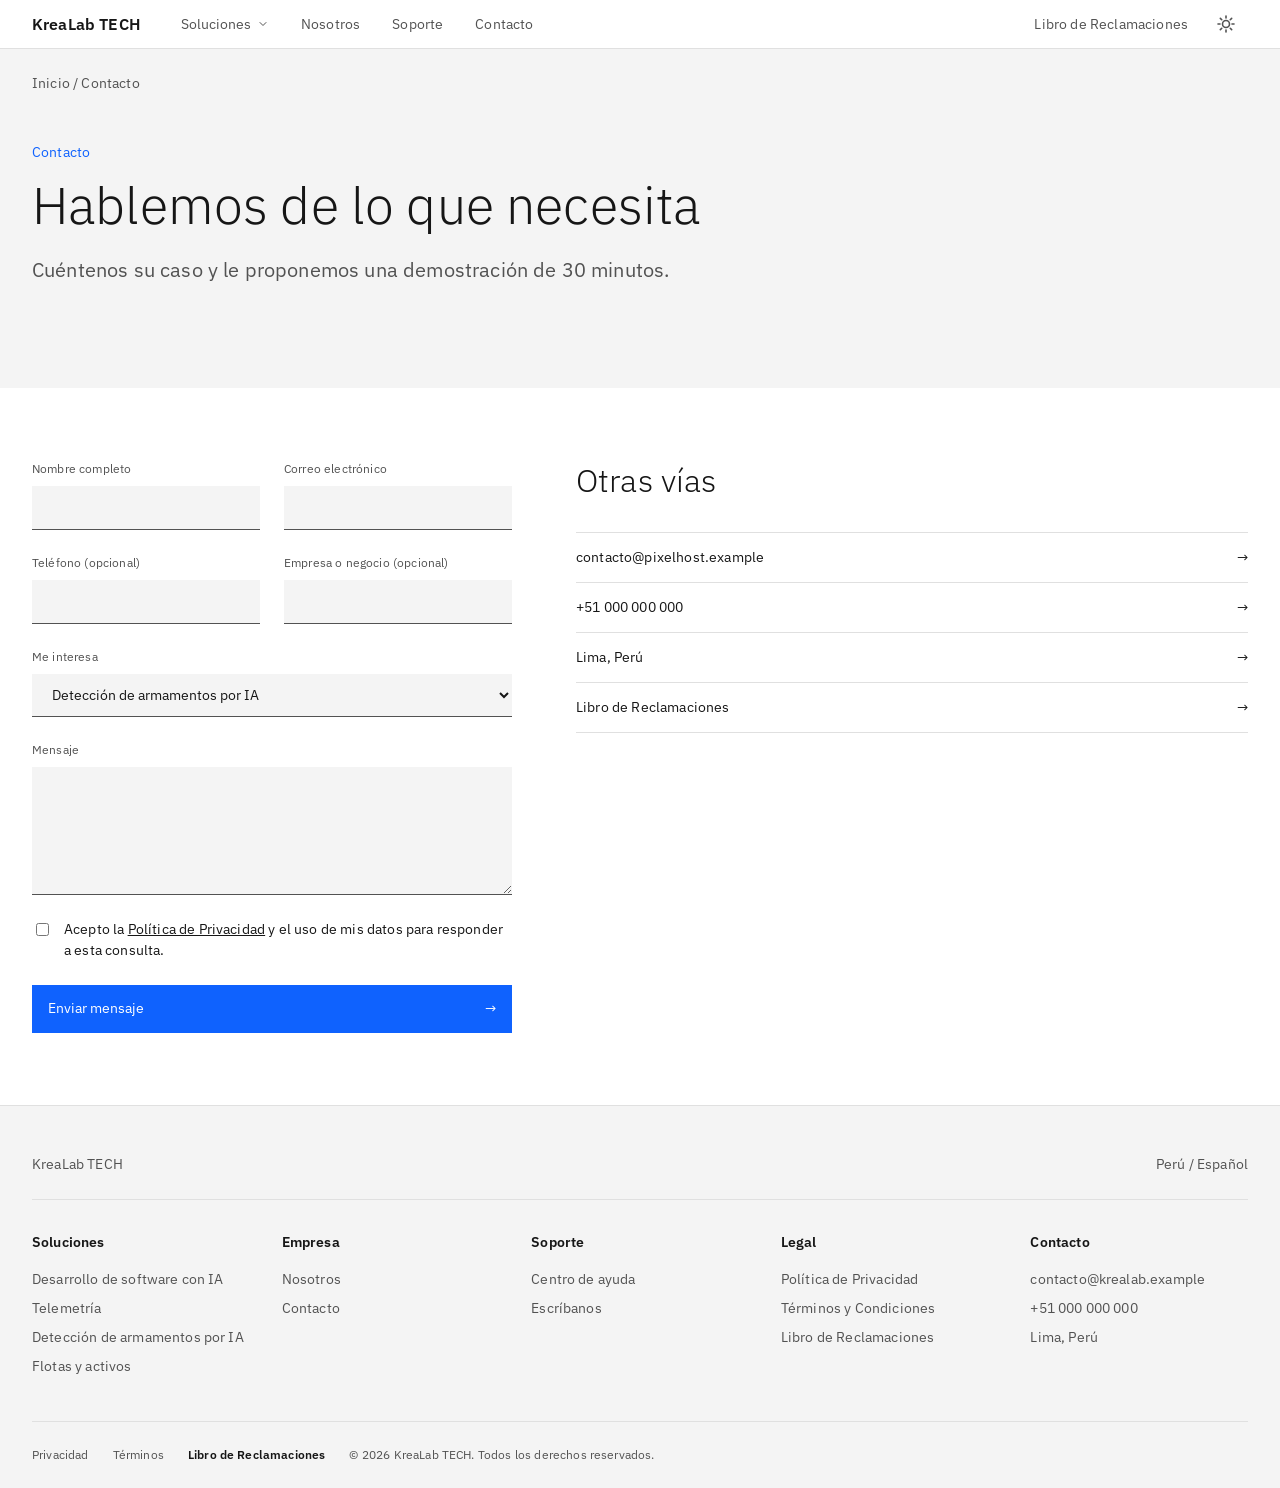
==== commit 3aa5bf08: "Actualización de Menú y Landing Page" ====
--- a/contacto.html
+++ b/contacto.html
@@ -47,22 +47,22 @@
           <div class="mega" id="m1">
             <div class="wrap">
               <div>
+                <b>Desarrollo con IA</b>
+                <a href="desarrollo-ia.html">Resumen</a>
+                <a href="desarrollo-ia.html#como-funciona">Cómo funciona</a>
+                <a href="desarrollo-ia.html#preguntas">Preguntas frecuentes</a>
+              </div>
+              <div>
+                <b>Telemetría</b>
+                <a href="telemetria.html">Resumen</a>
+                <a href="telemetria.html#como-funciona">Cómo funciona</a>
+                <a href="telemetria.html#preguntas">Preguntas frecuentes</a>
+              </div>
+              <div>
                 <b>Seguridad con IA</b>
                 <a href="deteccion-armamentos.html">Resumen</a>
                 <a href="deteccion-armamentos.html#como-funciona">Cómo funciona</a>
                 <a href="deteccion-armamentos.html#preguntas">Preguntas frecuentes</a>
-              </div>
-              <div>
-                <b>Desarrollo con IA</b>
-                <a href="desarrollo-ia.html">Resumen</a>
-                <a href="desarrollo-ia.html#como-funciona">Cómo funciona</a>
-                <a href="desarrollo-ia.html#preguntas">Preguntas frecuentes</a>
-              </div>
-              <div>
-                <b>Telemetría</b>
-                <a href="telemetria.html">Resumen</a>
-                <a href="telemetria.html#como-funciona">Cómo funciona</a>
-                <a href="telemetria.html#preguntas">Preguntas frecuentes</a>
               </div>
               <div>
                 <b>Flotas y activos</b>
@@ -181,9 +181,9 @@
       <div class="cols">
         <div>
           <b>Soluciones</b>
-          <a href="deteccion-armamentos.html">Detección de armamentos por IA</a>
           <a href="desarrollo-ia.html">Desarrollo de software con IA</a>
           <a href="telemetria.html">Telemetría</a>
+          <a href="deteccion-armamentos.html">Detección de armamentos por IA</a>
           <a href="flotas-activos.html">Flotas y activos</a>
         </div>
         <div>
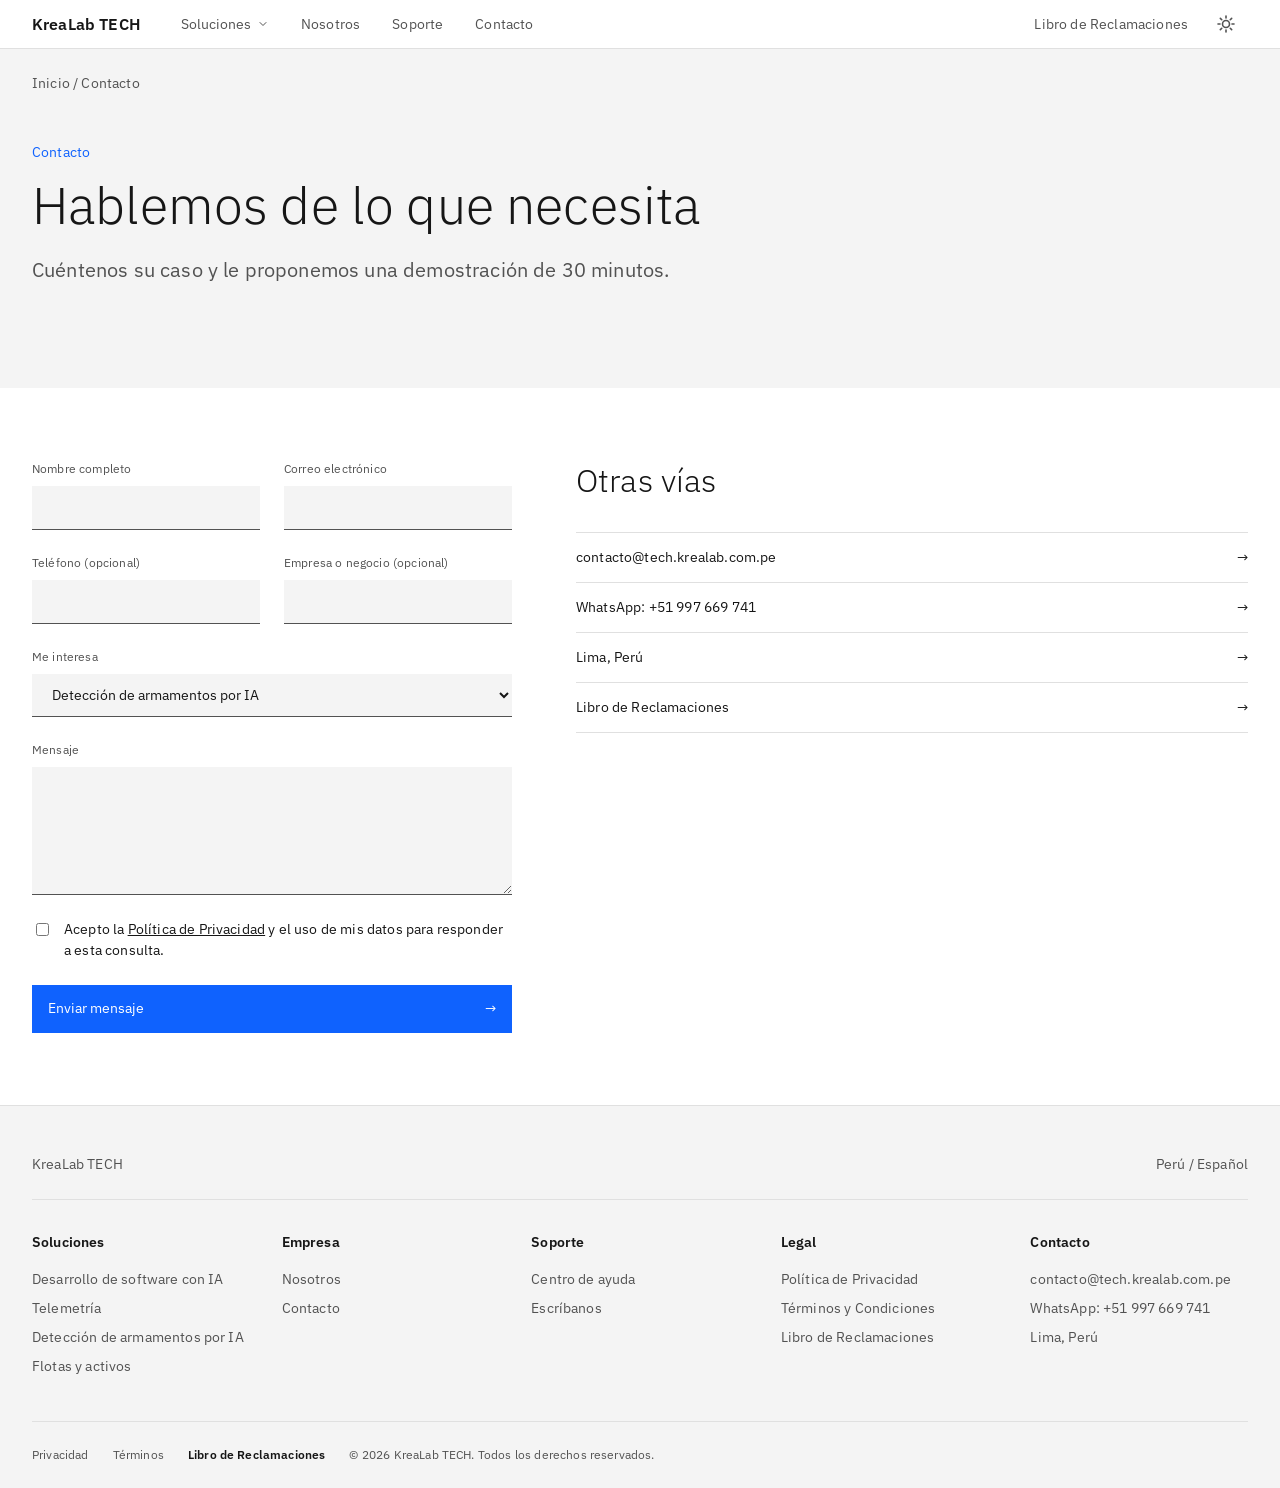
==== commit 915ed5d9: "Actualización de datos de contacto y libro de reclamaciones" ====
--- a/contacto.html
+++ b/contacto.html
@@ -162,8 +162,8 @@
         <aside>
           <h2>Otras vías</h2>
           <div class="links">
-            <a href="mailto:contacto@pixelhost.example">contacto@pixelhost.example <span>→</span></a>
-            <a href="#">+51 000 000 000 <span>→</span></a>
+            <a href="mailto:contacto@tech.krealab.com.pe">contacto@tech.krealab.com.pe <span>→</span></a>
+            <a href="https://wa.me/51997669741?text=Hola%20KreaLab%20TECH%2C%20quisiera%20m%C3%A1s%20informaci%C3%B3n" target="_blank" rel="noopener" aria-label="Escribir por WhatsApp al +51 997 669 741">WhatsApp: +51 997 669 741 <span>→</span></a>
             <a href="#">Lima, Perú <span>→</span></a>
             <a href="libro-de-reclamaciones.html">Libro de Reclamaciones <span>→</span></a>
           </div>
@@ -204,8 +204,8 @@
         </div>
         <div>
           <b>Contacto</b>
-          <a href="mailto:contacto@krealab.example">contacto@krealab.example</a>
-          <a href="#">+51 000 000 000</a>
+          <a href="mailto:contacto@tech.krealab.com.pe">contacto@tech.krealab.com.pe</a>
+          <a href="https://wa.me/51997669741?text=Hola%20KreaLab%20TECH%2C%20quisiera%20m%C3%A1s%20informaci%C3%B3n" target="_blank" rel="noopener" aria-label="Escribir por WhatsApp al +51 997 669 741">WhatsApp: +51 997 669 741</a>
           <a href="#">Lima, Perú</a>
         </div>
       </div>
--- a/styles.css
+++ b/styles.css
@@ -2190,3 +2190,59 @@
     scroll-behavior: auto !important;
   }
 }
+
+/* ---- Nosotros: Parte de Krea Lab ---- */
+:root, :root[data-theme="light"] { --krea: #4d7c0f; --krea-dot: #65a30d; }
+:root[data-theme="dark"] { --krea: #bef264; --krea-dot: #a3e635; }
+@media (prefers-color-scheme: dark) {
+  :root:not([data-theme="light"]) { --krea: #bef264; --krea-dot: #a3e635; }
+}
+.krea-grid {
+  display: grid;
+  grid-template-columns: minmax(0, 1fr) minmax(0, 1fr);
+  gap: 64px;
+  align-items: start;
+}
+.krea .eyebrow { color: var(--ink2); font-size: 12px; letter-spacing: 1.6px; }
+.krea h2 { font-size: clamp(32px, 4vw, 48px); line-height: 1.12; margin: 0 0 20px; }
+.krea-txt { color: var(--ink2); font-size: 18px; line-height: 1.6; max-width: 560px; margin: 0 0 40px; }
+.krea .krea-sub { margin-bottom: 12px; }
+.krea-lines { list-style: none; display: flex; flex-wrap: wrap; gap: 8px; padding: 0; margin: 0 0 48px; }
+.krea-lines li {
+  display: inline-flex; align-items: center; gap: 8px;
+  min-height: 46px; padding: 0 28px;
+  border: 1px solid var(--line-strong); border-radius: 999px;
+  font-size: 14px; font-weight: 600; letter-spacing: 1px; color: var(--ink2);
+}
+.krea-lines li.on { border-color: var(--krea-dot); color: var(--ink); }
+.krea-lines li.on::before {
+  content: ""; width: 7px; height: 7px; border-radius: 50%; background: var(--krea-dot);
+}
+.krea-link {
+  display: inline-flex; align-items: center; gap: 40px;
+  padding: 0 0 14px; border-bottom: 1px solid var(--line-strong);
+  font-weight: 600; font-size: 15px; color: var(--ink);
+}
+.krea-link:hover { border-color: var(--krea-dot); color: var(--krea); }
+.krea-card {
+  background: var(--bg); border: 1px solid var(--line); border-radius: 16px;
+  padding: 40px 48px 32px;
+}
+.krea-card > div { padding: 24px 0; border-top: 1px solid var(--line); }
+.krea-card > .eyebrow + div { border-top: 0; padding-top: 12px; }
+.krea-card h3 { margin: 0 0 8px; font-weight: 500; font-size: 22px; line-height: 1.3; }
+.krea-card p:not(.eyebrow) { margin: 0; color: var(--ink2); font-size: 15px; }
+@media (max-width: 960px) {
+  .krea-grid { grid-template-columns: 1fr; gap: 40px; }
+}
+@media (max-width: 560px) {
+  .krea-card { padding: 28px 20px 16px; }
+  .krea-lines { gap: 6px; }
+  .krea-lines li { padding: 0 12px; min-height: 40px; font-size: 13px; letter-spacing: 0.5px; }
+  .krea-lines li.on { gap: 6px; }
+}
+
+/* Libro: lista "Qué pasa después" */
+ul.steps-list { list-style: none; padding: 0; margin: 0; }
+ul.steps-list li { padding: 14px 0; border-top: 1px solid var(--line); font-size: 14px; color: var(--ink2); }
+ul.steps-list li:last-child { border-bottom: 1px solid var(--line); }
